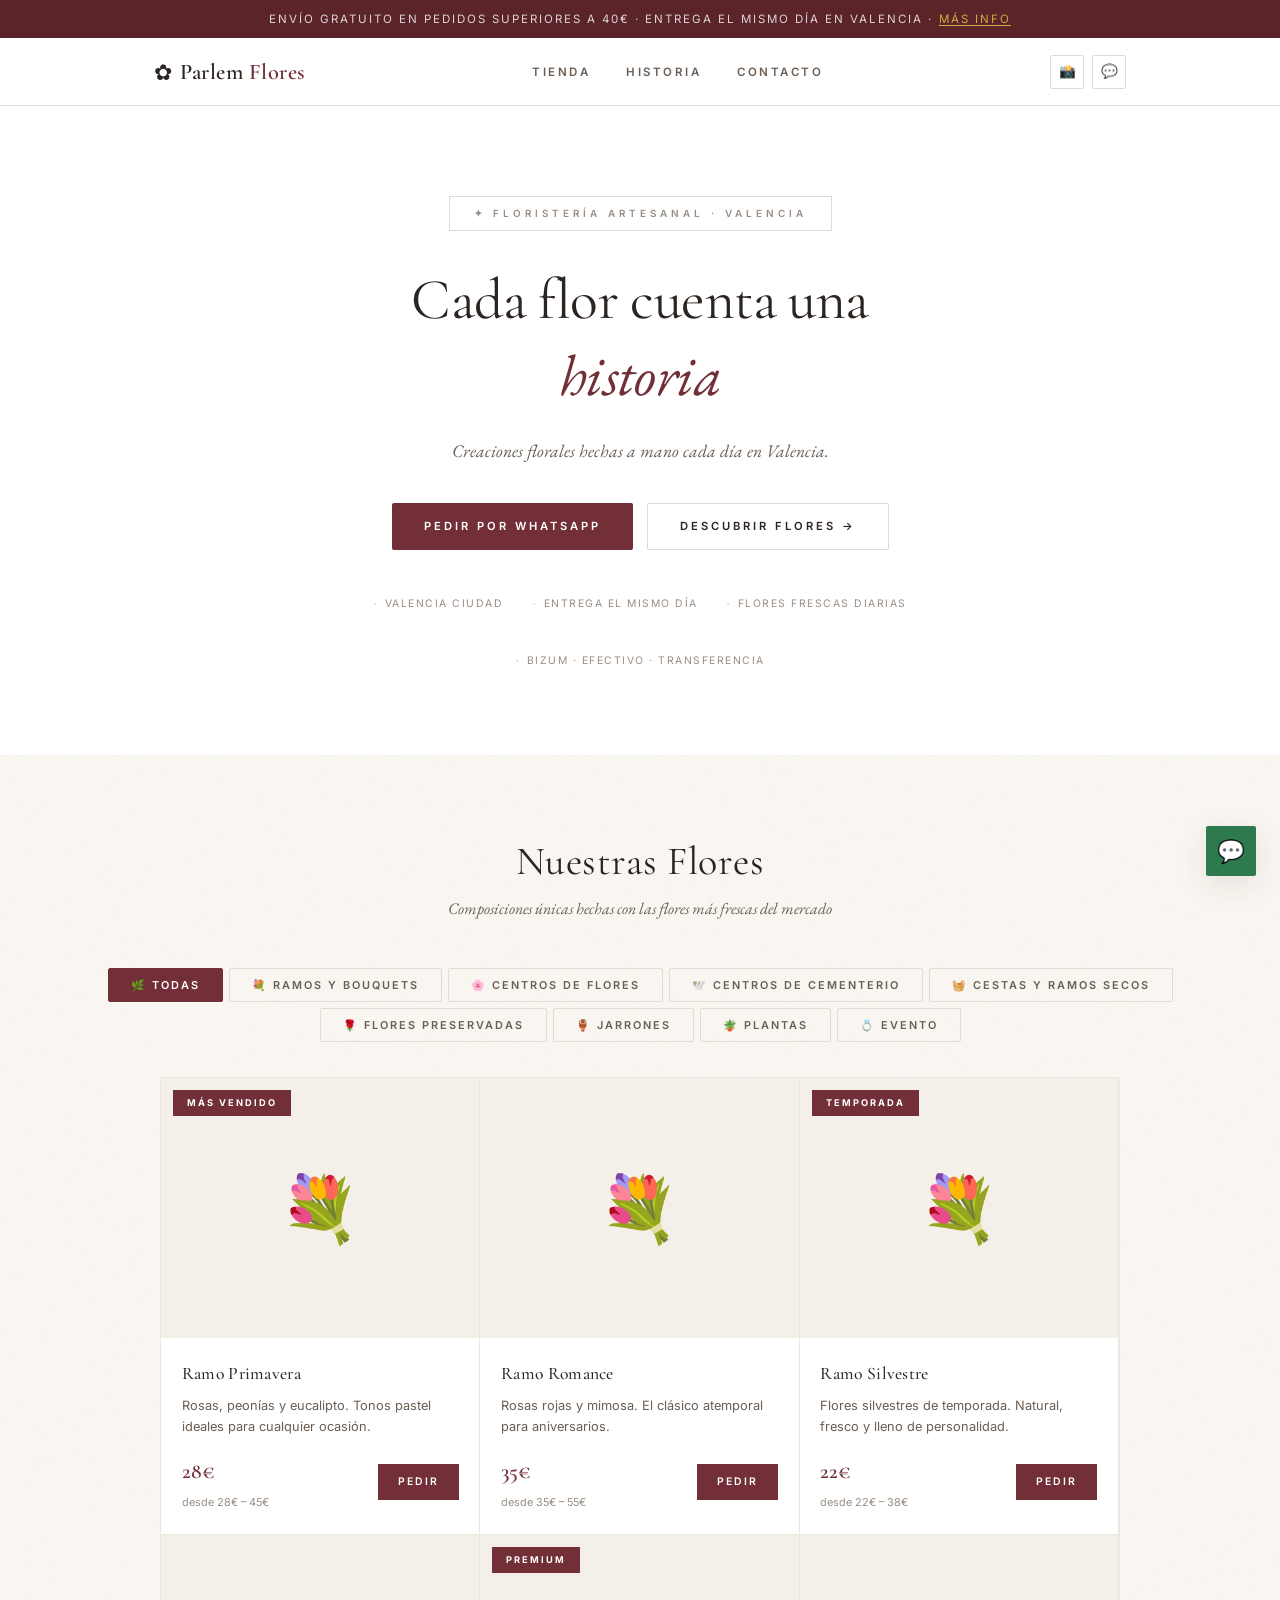
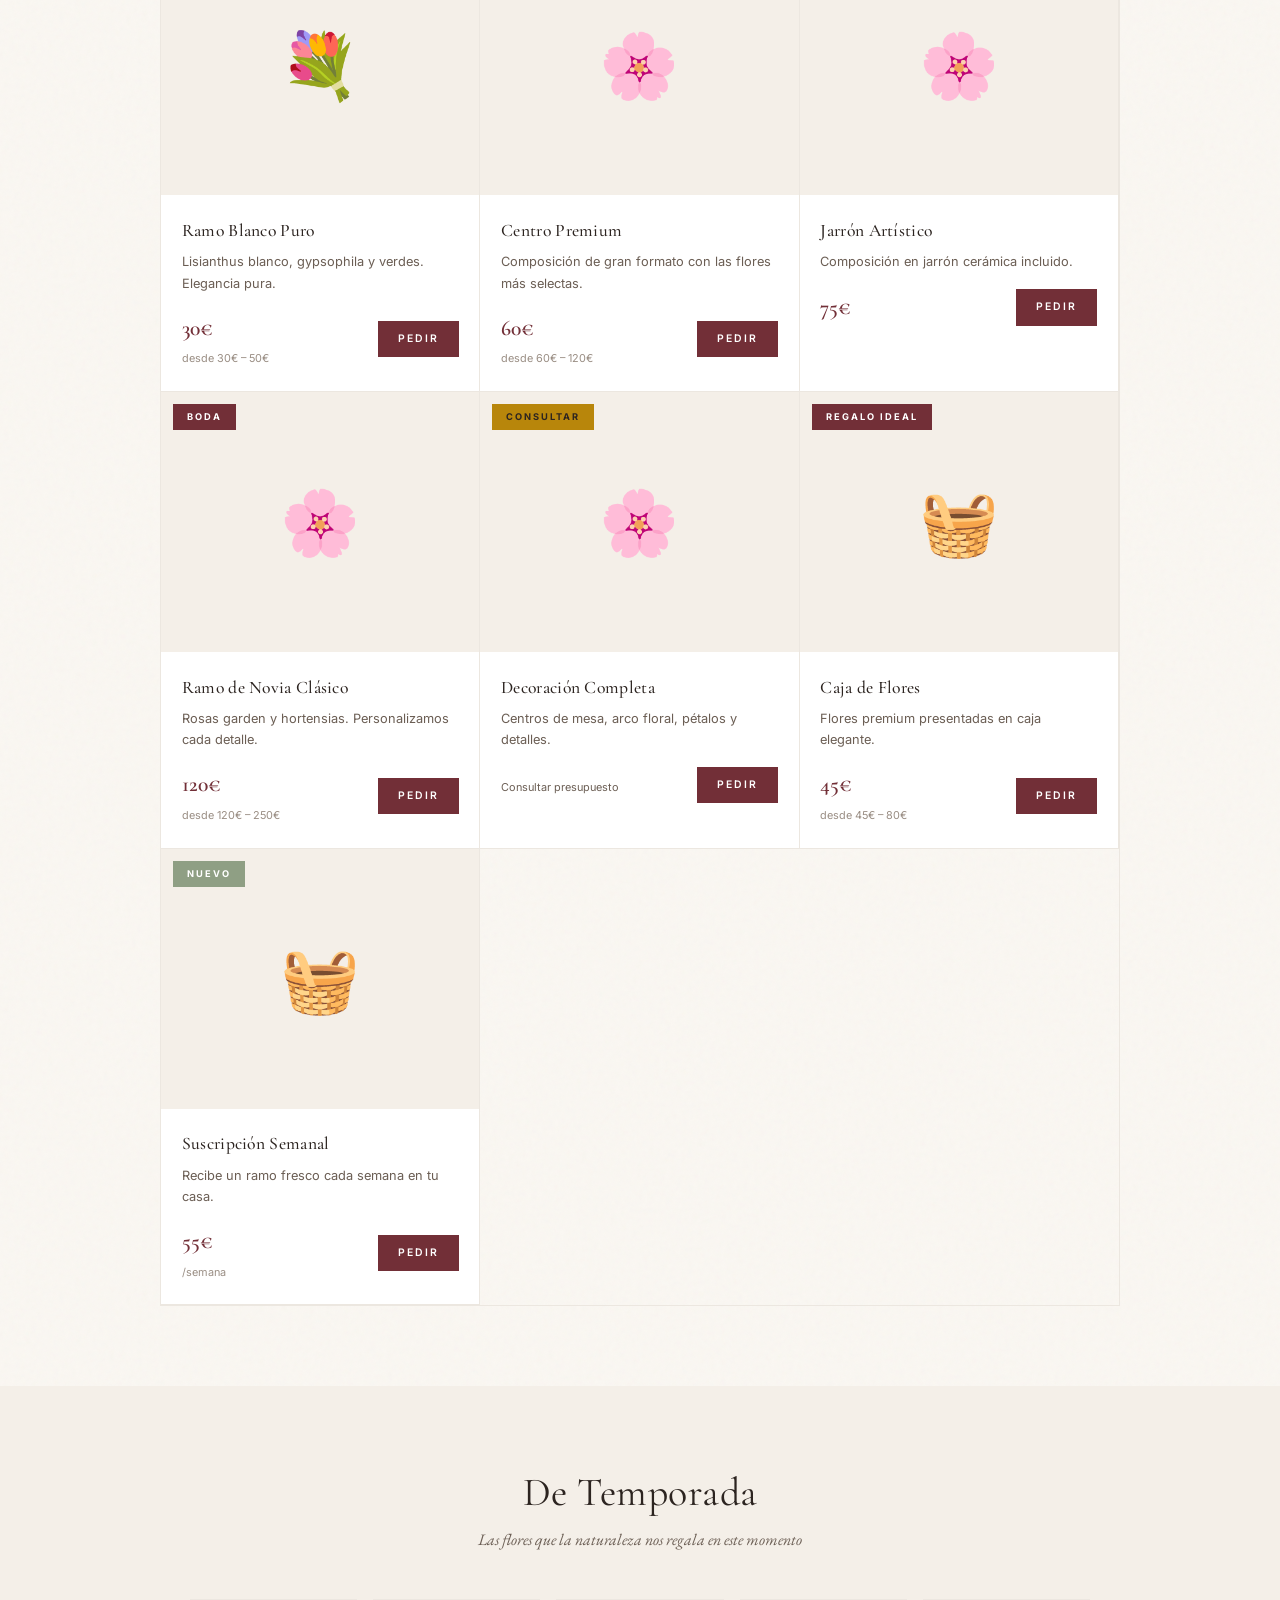
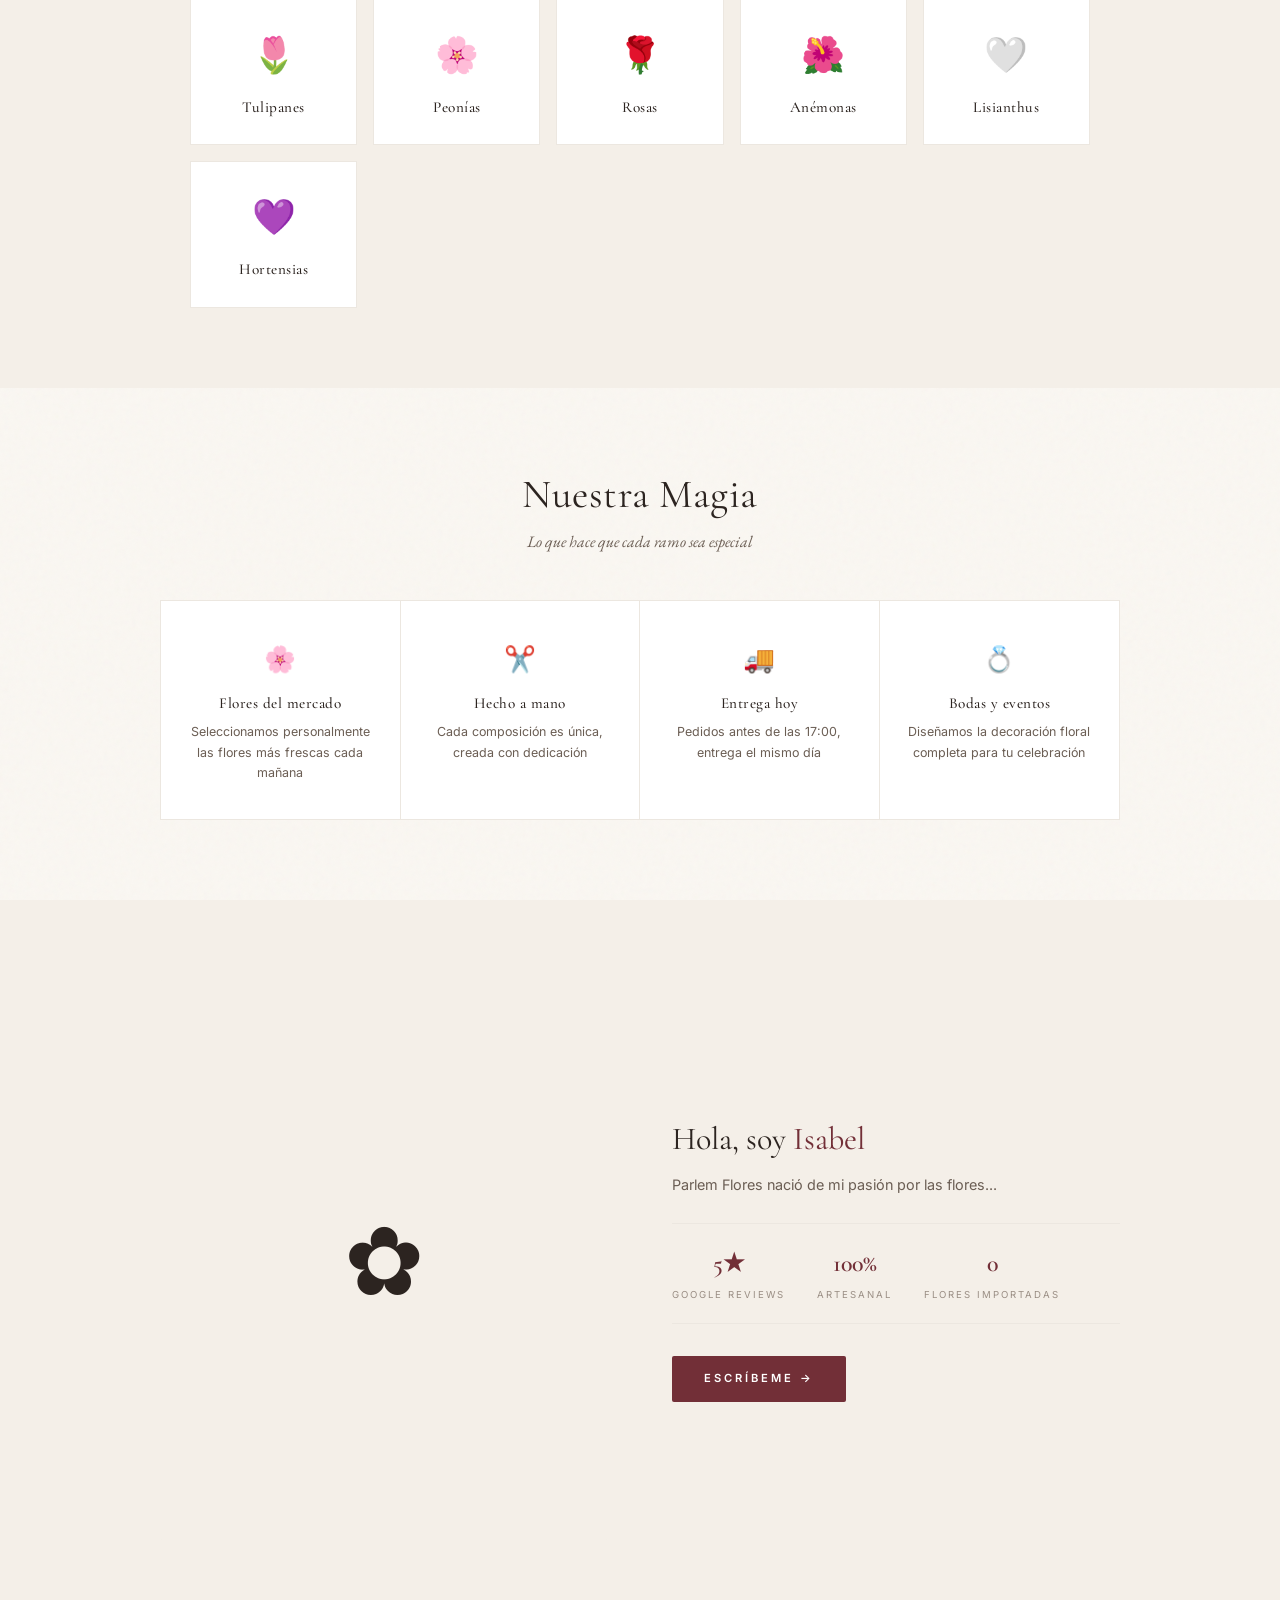
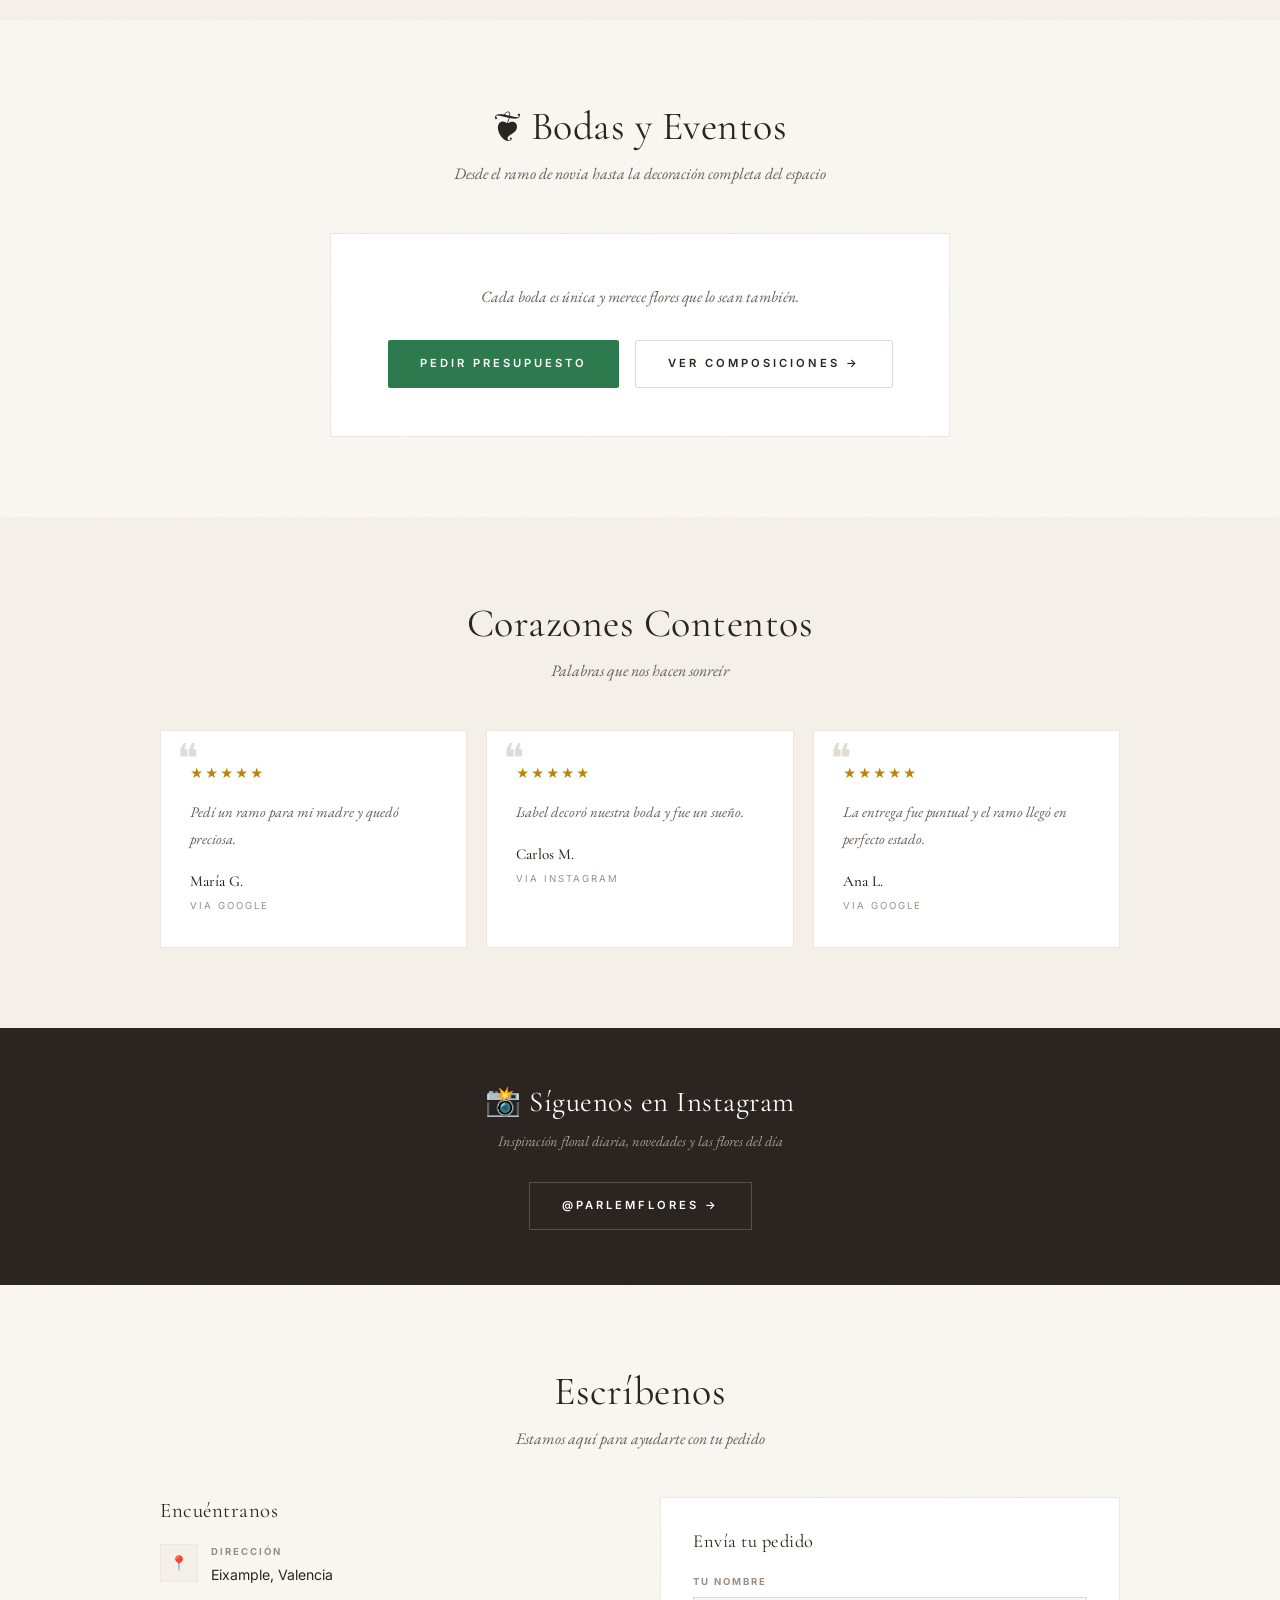
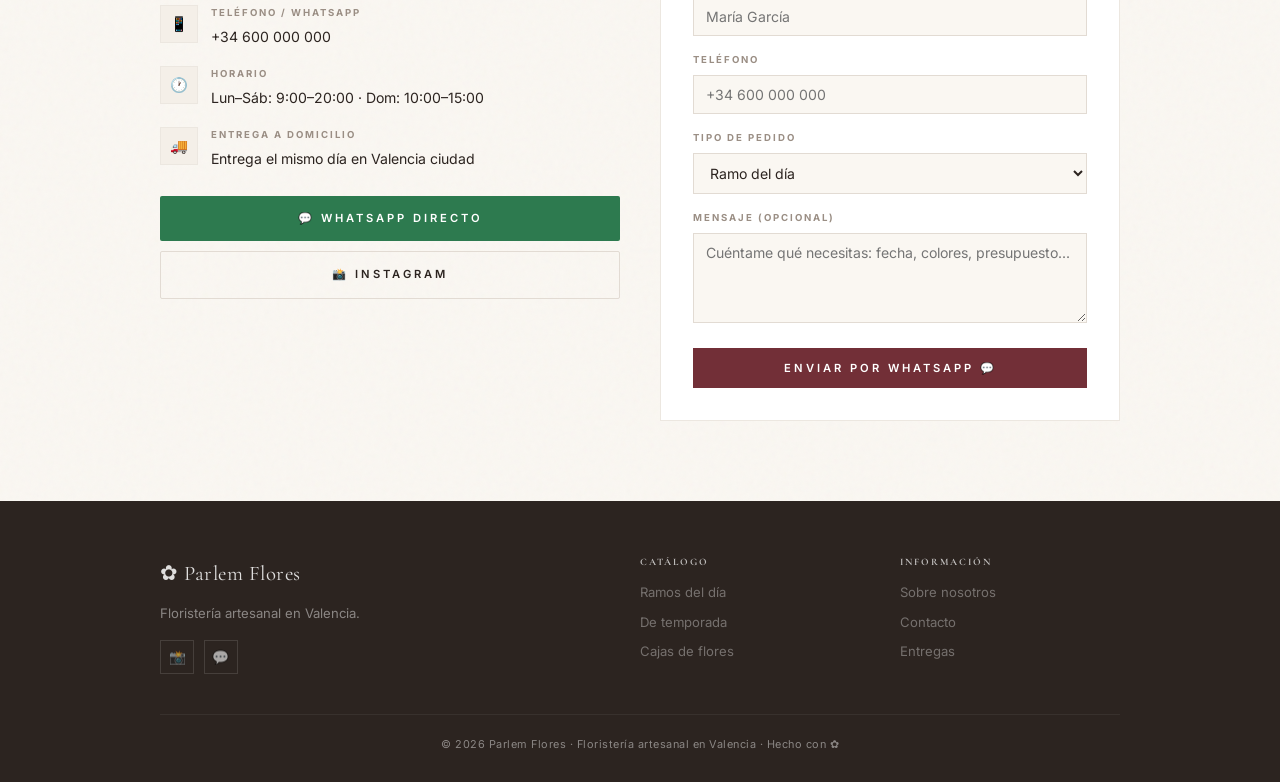
==== index.html @ 884486d8 "Only open identity widget for auth links" ====
<!DOCTYPE html>
<html lang="es">
<head>
  <meta charset="UTF-8">
  <meta name="viewport" content="width=device-width, initial-scale=1.0">
  <title>Parlem Flores tesanal en Valencia</title>
  <meta name="description" content="Floristería artesanal en Valencia. Ramos frescos hechos a mano, bodas y eventos. Entrega el mismo día.">
  <link rel="preconnect" href="https://fonts.googleapis.com">
  <link href="https://fonts.googleapis.com/css2?family=Cormorant+Garamond:ital,wght@0,300;0,400;0,500;0,600;0,700;1,400;1,500;1,600&family=EB+Garamond:ital,wght@0,400;0,500;1,400;1,500&family=Inter:wght@300;400;500;600&display=swap" rel="stylesheet">
  <link rel="stylesheet" href="style.css">
  <link rel="icon" href="data:image/svg+xml,<svg xmlns='http://www.w3.org/2000/svg' viewBox='0 0 100 100'><text y='.9em' font-size='90'>🌸</text></svg>">
</head>
<body>

<!-- ===== TOP BAR ===== -->
<div class="top-bar">
  <span id="top-bar-text">✿ Envío gratuito en pedidos superiores a 40€ · Entrega el mismo día en Valencia</span>
  <a href="#contacto">Más info</a>
</div>

<!-- ===== HEADER / NAV ===== -->
<header class="header" id="header">
  <nav class="nav" id="nav">
    <a class="logo" href="#inicio">
      <span class="logo-icon">✿</span>
      <span class="logo-name">Parlem <span>Flores</span></span>
    </a>
    <ul class="nav-links" id="nav-links">
      <li><a href="#productos">Tienda</a></li>
      <li><a href="#nosotros">Historia</a></li>
      <li><a href="#contacto">Contacto</a></li>
    </ul>
    <div class="nav-actions">
      <a id="nav-ig" href="#" target="_blank" class="nav-action-btn" title="Instagram">📸</a>
      <a id="nav-wa" href="#" target="_blank" class="nav-action-btn" title="WhatsApp">💬</a>
    </div>
    <button class="hamburger" id="hamburger">
      <span></span><span></span><span></span>
    </button>
  </nav>
</header>

<!-- ===== MOBILE NAV ===== -->
<div class="mobile-nav-overlay" id="mobile-nav-overlay">
  <nav class="mobile-nav" id="mobile-nav">
    <div class="mobile-nav-header">
      <span class="logo-icon">✿</span>
      <span class="logo-name">Parlem <span>Flores</span></span>
    </div>
    <ul id="mobile-nav-links">
      <li><a href="#productos">Tienda</a></li>
      <li><a href="#nosotros">Historia</a></li>
      <li><a href="#contacto">Contacto</a></li>
    </ul>
    <div class="mobile-nav-social">
      <a id="mobile-nav-ig" href="#" target="_blank">📸 Instagram</a>
      <a id="mobile-nav-wa" href="#" target="_blank">💬 WhatsApp</a>
    </div>
  </nav>
</div>

<!-- ===== HERO ===== -->
<section class="hero" id="inicio">
  <div class="hero-image-overlay" id="hero-bg-img"></div>
  <div class="hero-content">
    <div class="hero-badge" id="hero-badge">✿ Floristería Artesanal · Valencia</div>
    <h1 id="hero-title">Cada flor cuenta <em>una historia</em></h1>
    <p class="hero-subtitle" id="hero-subtitle">Creaciones florales hechas a mano cada día en Valencia. Sorprende con algo único, pensado desde el corazón.</p>
    <div class="hero-buttons">
      <a id="wa-link" href="#" target="_blank" class="btn btn-primary">
        PEDIR POR WHATSAPP
      </a>
      <a href="#productos" class="btn btn-outline">DESCUBRIR FLORES →</a>
    </div>
    <div class="hero-tags" id="hero-tags">
      <span>Valencia ciudad</span>
      <span>Entrega el mismo día</span>
      <span>Flores frescas diarias</span>
      <span>Bizum · Efectivo · Transferencia</span>
    </div>
  </div>
</section>

<!-- ===== OCCASIONS STRIP ===== -->
<div class="occasions-strip" id="occasions-strip"></div>

<!-- ===== PRODUCTS ===== -->
<section class="section" id="productos">
  <div class="section-header">
    <h2>Nuestras Flores</h2>
    <p>Composiciones únicas hechas con las flores más frescas del mercado</p>
  </div>
  <div class="category-tabs" id="category-tabs"></div>
  <div class="products-grid" id="products-grid"></div>
</section>

<!-- ===== SEASONAL ===== -->
<section class="section section-alt" id="seasonal">
  <div class="section-header">
    <h2>De Temporada</h2>
    <p>Las flores que la naturaleza nos regala en este momento</p>
  </div>
  <div id="seasonal-grid" style="display:grid;grid-template-columns:repeat(auto-fill,minmax(140px,1fr));gap:16px;max-width:900px;margin:0 auto"></div>
</section>

<!-- ===== SERVICES ===== -->
<section class="section" id="servicios">
  <div class="section-header">
    <h2>Nuestra Magia</h2>
    <p>Lo que hace que cada ramo sea especial</p>
  </div>
  <div class="services-grid" id="services-grid">
    <div class="service-card">
      <div class="service-icon">🌸</div>
      <h3>Flores del mercado</h3>
      <p>Seleccionamos personalmente las flores más frescas cada mañana en el Mercado Central de Valencia</p>
    </div>
    <div class="service-card">
      <div class="service-icon">✂️</div>
      <h3>Hecho a mano</h3>
      <p>Cada composición es única, creada con dedicación, cariño y atención a cada detalle</p>
    </div>
    <div class="service-card">
      <div class="service-icon">🚚</div>
      <h3>Entrega hoy</h3>
      <p>Pedidos antes de las 17:00, entrega el mismo día en toda la ciudad de Valencia</p>
    </div>
    <div class="service-card">
      <div class="service-icon">💍</div>
      <h3>Bodas y eventos</h3>
      <p>Diseñamos la decoración floral completa para tu celebración más especial</p>
    </div>
  </div>
</section>

<!-- ===== ABOUT ===== -->
<section class="section section-alt" id="nosotros">
  <div class="about-grid">
    <div class="about-image-wrap">
      <div class="about-img" id="about-img">✿</div>
      <div class="about-decor"></div>
    </div>
    <div class="about-text">
      <h2>Hola, soy <span id="about-name">Isabel</span></h2>
      <p id="about-text"></p>
      <div class="about-stats" id="about-stats">
        <div class="stat-item">
          <div class="stat-num">5★</div>
          <div class="stat-label">Google reviews</div>
        </div>
        <div class="stat-item">
          <div class="stat-num">100%</div>
          <div class="stat-label">Artesanal</div>
        </div>
        <div class="stat-item">
          <div class="stat-num">0</div>
          <div class="stat-label">Flores importadas</div>
        </div>
      </div>
      <a href="#contacto" class="btn btn-primary" style="margin-top:.5rem">ESCRÍBEME →</a>
    </div>
  </div>
</section>

<!-- ===== WEDDINGS ===== -->
<section class="section" id="bodas">
  <div class="section-header">
    <h2>❦ Bodas y Eventos</h2>
    <p>Desde el ramo de novia hasta la decoración completa del espacio</p>
  </div>
  <div class="wedding-card">
    <p id="wedding-text">Cada boda es única y merece flores que lo sean también. Cuéntame tu historia, tus colores favoritos y tu fecha, y diseñaremos juntos el sueño floral que imaginas.</p>
    <div style="display:flex;gap:1rem;justify-content:center;flex-wrap:wrap">
      <a id="wedding-wa" href="#" target="_blank" class="btn btn-whatsapp" onclick="openWeddingWA(event)">
        PEDIR PRESUPUESTO
      </a>
      <a href="#productos" class="btn btn-outline" onclick="filterToWedding(event)">
        VER COMPOSICIONES →
      </a>
    </div>
  </div>
</section>

<!-- ===== TESTIMONIALS ===== -->
<section class="section section-alt">
  <div class="section-header">
    <h2>Corazones Contentos</h2>
    <p>Palabras que nos hacen sonreír</p>
  </div>
  <div class="testimonials-grid" id="testimonials-grid"></div>
</section>

<!-- ===== INSTAGRAM BANNER ===== -->
<div class="ig-banner">
  <h2>📸 Síguenos en Instagram</h2>
  <p>Inspiración floral diaria, novedades y las flores del día</p>
  <a id="ig-banner-link" href="#" target="_blank" class="btn-ig">
    @parlemflores →
  </a>
</div>

<!-- ===== CONTACT ===== -->
<section class="section" id="contacto">
  <div class="section-header">
    <h2>Escríbenos</h2>
    <p>Estamos aquí para ayudarte con tu pedido</p>
  </div>
  <div class="contact-grid">
    <div class="contact-info">
      <h3>Encuéntranos</h3>
      <div class="contact-item">
        <div class="ci-icon">📍</div>
        <div class="ci-text">
          <strong>Dirección</strong>
          <span id="contact-address"></span>
        </div>
      </div>
      <div class="contact-item">
        <div class="ci-icon">📱</div>
        <div class="ci-text">
          <strong>Teléfono / WhatsApp</strong>
          <a id="contact-phone" href="tel:" style="color:var(--text);text-decoration:none"></a>
        </div>
      </div>
      <div class="contact-item">
        <div class="ci-icon">🕐</div>
        <div class="ci-text">
          <strong>Horario</strong>
          <span id="contact-hours"></span>
        </div>
      </div>
      <div class="contact-item">
        <div class="ci-icon">🚚</div>
        <div class="ci-text">
          <strong>Entrega a domicilio</strong>
          <span id="contact-delivery"></span>
        </div>
      </div>
      <div class="contact-actions">
        <a id="contact-wa-btn" href="#" target="_blank" class="btn btn-whatsapp" style="justify-content:center">💬 WHATSAPP DIRECTO</a>
        <a id="contact-ig-btn" href="#" target="_blank" class="btn btn-outline" style="justify-content:center">📸 INSTAGRAM</a>
      </div>
    </div>
    <div class="contact-form">
      <h3>Envía tu pedido</h3>
      <form onsubmit="handleFormSubmit(event)">
        <div class="form-group">
          <label for="form-name">TU NOMBRE</label>
          <input id="form-name" type="text" placeholder="María García" required>
        </div>
        <div class="form-group">
          <label for="form-phone">TELÉFONO</label>
          <input id="form-phone" type="tel" placeholder="+34 600 000 000" required>
        </div>
        <div class="form-group">
          <label for="form-type">TIPO DE PEDIDO</label>
          <select id="form-type">
            <option>Ramo del día</option>
            <option>Composición personalizada</option>
            <option>Entrega a domicilio</option>
            <option>Boda / Evento</option>
            <option>Suscripción semanal</option>
            <option>Otro</option>
          </select>
        </div>
        <div class="form-group">
          <label for="form-msg">MENSAJE (OPCIONAL)</label>
          <textarea id="form-msg" placeholder="Cuéntame qué necesitas: fecha, colores, presupuesto..."></textarea>
        </div>
        <button type="submit" class="btn-submit">ENVIAR POR WHATSAPP 💬</button>
      </form>
    </div>
  </div>
</section>

<!-- ===== FOOTER ===== -->
<footer>
  <div class="footer-grid">
    <div class="footer-brand">
      <div class="logo">✿ Parlem Flores</div>
      <p id="footer-tagline"></p>
      <div class="footer-social">
        <a id="footer-ig" href="#" target="_blank" class="social-btn" title="Instagram">📸</a>
        <a id="footer-wa" href="#" target="_blank" class="social-btn" title="WhatsApp">💬</a>
      </div>
    </div>
    <div class="footer-col">
      <h4>Catálogo</h4>
      <ul>
        <li><a href="#productos">Ramos del día</a></li>
        <li><a href="#seasonal">De temporada</a></li>
        <li><a href="#productos">Cajas de flores</a></li>
      </ul>
    </div>
    <div class="footer-col">
      <h4>Información</h4>
      <ul>
        <li><a href="#nosotros">Sobre nosotros</a></li>
        <li><a href="#contacto">Contacto</a></li>
        <li><a href="#contacto">Entregas</a></li>
      </ul>
    </div>
  </div>
  <div class="footer-bottom">
    <p>© <span id="footer-year"></span> Parlem Flores · Floristería artesanal en Valencia · Hecho con ✿</p>
  </div>
</footer>

<!-- WhatsApp float -->
<a id="wa-float" href="#" target="_blank" class="wa-float" title="WhatsApp">💬</a>

<!-- Toast -->
<div class="toast" id="toast"></div>

<script src="https://identity.netlify.com/v1/netlify-identity-widget.js"></script>
<script>
  if (window.netlifyIdentity) {
    const isIdentityLink = /(?:invite_token|confirmation_token|recovery_token|email_change_token)=/.test(window.location.hash);
    window.netlifyIdentity.on("init", user => {
      if (!user && isIdentityLink) {
        window.netlifyIdentity.open();
      }
    });
    window.netlifyIdentity.on("login", () => {
      document.location.href = "/admin/cms.html";
    });
  }
</script>
<script src="main.js"></script>
</body>
</html>
---- style.css ----
/* ===== PARLEM FLORES — Vintage Elegance ===== */
/* Cream background · Deep burgundy · Antique gold · Paper texture · Square edges */

:root {
  --primary: #722f37;
  --primary-dark: #5a2429;
  --primary-light: #8f4a52;
  --primary-pale: #f5ebe9;
  --accent: #b8860b;
  --accent-light: #d4a843;
  --secondary: #8f9f84;
  --secondary-pale: #f0f3ee;
  --bg: #faf7f2;
  --bg-alt: #f4efe8;
  --text: #2c2420;
  --text-light: #6b5e54;
  --text-lighter: #9a8e84;
  --white: #ffffff;
  --border: #e2dbd3;
  --border-light: #ece7e0;
  --shadow-sm: 0 1px 4px rgba(44,36,32,0.06);
  --shadow-md: 0 4px 16px rgba(44,36,32,0.08);
  --shadow-lg: 0 8px 32px rgba(44,36,32,0.10);
  --radius: 2px;
  --radius-sm: 0px;
  --font-heading: 'Cormorant Garamond', Georgia, 'Times New Roman', serif;
  --font-body: 'Inter', 'Helvetica Neue', Arial, sans-serif;
  --font-quote: 'EB Garamond', Georgia, serif;
  --topbar-h: 38px;
  --header-h: 68px;
  --max-width: 960px;
}

* { margin: 0; padding: 0; box-sizing: border-box; }
html { scroll-behavior: smooth; }

body {
  font-family: var(--font-body);
  color: var(--text);
  background: var(--bg);
  line-height: 1.75;
  font-size: 15px;
  /* Paper texture overlay */
  background-image: url("data:image/svg+xml,%3Csvg viewBox='0 0 256 256' xmlns='http://www.w3.org/2000/svg'%3E%3Cfilter id='noise'%3E%3CfeTurbulence type='fractalNoise' baseFrequency='0.9' numOctaves='4' stitchTiles='stitch'/%3E%3C/filter%3E%3Crect width='100%25' height='100%25' filter='url(%23noise)' opacity='0.03'/%3E%3C/svg%3E");
}

h1, h2, h3, h4 { font-family: var(--font-heading); line-height: 1.3; color: var(--text); }
a { color: inherit; text-decoration: none; }

/* ===== TOP BAR ===== */
.top-bar {
  position: fixed;
  top: 0;
  left: 0;
  right: 0;
  background: var(--primary-dark);
  color: rgba(255,255,255,0.8);
  text-align: center;
  padding: 0 20px;
  height: var(--topbar-h);
  display: flex;
  align-items: center;
  justify-content: center;
  gap: 6px;
  font-size: 0.72rem;
  letter-spacing: 2px;
  text-transform: uppercase;
  z-index: 90;
}
.top-bar a { color: var(--accent-light); text-decoration: underline; text-underline-offset: 2px; letter-spacing: 2px; }

/* ===== HEADER / NAV ===== */
.header {
  position: fixed;
  top: var(--topbar-h);
  left: 0;
  right: 0;
  background: var(--white);
  border-bottom: 1px solid var(--border);
  height: var(--header-h);
  z-index: 100;
  transition: box-shadow .3s;
}
.header.scrolled { box-shadow: var(--shadow-sm); }

.nav {
  max-width: 1100px;
  margin: 0 auto;
  height: 100%;
  display: flex;
  align-items: center;
  justify-content: space-between;
  padding: 0 5%;
}

.logo {
  display: flex;
  align-items: center;
  gap: 8px;
  text-decoration: none;
}
.logo-icon { font-size: 1.4rem; }
.logo-name {
  font-family: var(--font-heading);
  font-size: 1.4rem;
  font-weight: 600;
  color: var(--text);
  letter-spacing: 0.5px;
}
.logo-name span { color: var(--primary); }

.nav-links {
  list-style: none;
  display: flex;
  gap: 0;
}
.nav-links li a {
  display: block;
  padding: 0 18px;
  line-height: var(--header-h);
  font-size: 0.72rem;
  font-weight: 600;
  letter-spacing: 2.5px;
  text-transform: uppercase;
  color: var(--text-light);
  text-decoration: none;
  position: relative;
  transition: color .2s;
}
.nav-links li a::after {
  content: '';
  position: absolute;
  bottom: 0;
  left: 18px;
  right: 18px;
  height: 2px;
  background: var(--primary);
  transform: scaleX(0);
  transform-origin: left;
  transition: transform .3s;
}
.nav-links li a:hover { color: var(--text); }
.nav-links li a:hover::after,
.nav-links li a.active::after { transform: scaleX(1); }
.nav-links li a.active { color: var(--primary); }

.nav-actions {
  display: flex;
  gap: 8px;
}
.nav-action-btn {
  width: 34px;
  height: 34px;
  border: 1px solid var(--border);
  border-radius: var(--radius);
  display: flex;
  align-items: center;
  justify-content: center;
  font-size: 0.85rem;
  transition: all .2s;
  text-decoration: none;
}
.nav-action-btn:hover { border-color: var(--primary); background: var(--primary-pale); }

.hamburger {
  display: none;
  background: none;
  border: none;
  cursor: pointer;
  padding: 8px;
  flex-direction: column;
  gap: 4px;
}
.hamburger span {
  width: 20px;
  height: 1.5px;
  background: var(--text);
  transition: .3s;
}

/* ===== MOBILE NAV ===== */
.mobile-nav-overlay {
  display: none;
  position: fixed;
  inset: 0;
  z-index: 200;
  background: rgba(44,36,32,0.5);
}
.mobile-nav-overlay.open { display: block; }

.mobile-nav {
  position: absolute;
  top: 0;
  left: 0;
  width: 280px;
  height: 100%;
  background: var(--white);
  padding: 24px;
  overflow-y: auto;
}
.mobile-nav-header {
  display: flex;
  align-items: center;
  gap: 10px;
  padding-bottom: 20px;
  border-bottom: 1px solid var(--border-light);
  margin-bottom: 8px;
}
.mobile-nav-header .logo-icon { font-size: 1.4rem; }
.mobile-nav-header .logo-name { font-family: var(--font-heading); font-size: 1.2rem; }
.mobile-nav-header .logo-name span { color: var(--primary); }

.mobile-nav ul { list-style: none; }
.mobile-nav ul li a {
  display: block;
  padding: 14px 10px;
  color: var(--text-light);
  font-size: 0.75rem;
  font-weight: 600;
  letter-spacing: 2.5px;
  text-transform: uppercase;
  border-bottom: 1px solid var(--border-light);
  transition: color .2s;
  text-decoration: none;
}
.mobile-nav ul li a:hover,
.mobile-nav ul li a.active { color: var(--primary); }

.mobile-nav-social {
  padding: 20px 10px;
  display: flex;
  flex-direction: column;
  gap: 10px;
}
.mobile-nav-social a {
  font-size: 0.82rem;
  color: var(--text-light);
  text-decoration: none;
  letter-spacing: 1px;
}

/* ===== HERO ===== */
.hero {
  position: relative;
  overflow: hidden;
  background: var(--white);
  margin-top: calc(var(--topbar-h) + var(--header-h));
}
.hero-image-overlay {
  position: absolute; inset: 0;
  background-size: cover; background-position: center;
  opacity: 0;
  transition: opacity .8s;
  filter: sepia(0.15);
}
.hero-image-overlay.active { opacity: 0.18; }
.hero-content {
  position: relative; z-index: 2;
  text-align: center;
  padding: 90px 20px 80px;
  max-width: 640px;
  margin: 0 auto;
}
.hero-badge {
  display: inline-block;
  font-size: 0.62rem;
  font-weight: 600;
  letter-spacing: 4px;
  text-transform: uppercase;
  color: var(--text-lighter);
  margin-bottom: 2rem;
  padding: 8px 24px;
  border: 1px solid var(--border);
}
.hero h1 {
  font-size: clamp(2.4rem, 5vw, 3.6rem);
  color: var(--text);
  margin-bottom: 1.2rem;
  font-weight: 400;
  letter-spacing: -0.01em;
}
.hero h1 em { color: var(--primary); font-style: italic; font-family: var(--font-quote); }
.hero-subtitle {
  font-family: var(--font-quote);
  font-size: 1.1rem;
  color: var(--text-light);
  margin-bottom: 2.2rem;
  line-height: 1.9;
  font-style: italic;
  max-width: 480px;
  margin-left: auto; margin-right: auto;
}
.hero-buttons { display: flex; gap: 14px; justify-content: center; flex-wrap: wrap; }
.hero-tags {
  margin-top: 2.5rem;
  display: flex; gap: 1.8rem; justify-content: center; flex-wrap: wrap;
}
.hero-tags span {
  font-size: 0.65rem;
  color: var(--text-lighter);
  letter-spacing: 1.5px;
  text-transform: uppercase;
  display: inline-flex; align-items: center; gap: 6px;
}
.hero-tags span::before {
  content: '·';
  color: var(--border);
  font-size: 1rem;
}

/* ===== BUTTONS ===== */
.btn {
  display: inline-flex; align-items: center; gap: 8px;
  padding: 13px 32px;
  font-family: var(--font-body);
  font-weight: 600; font-size: 0.7rem;
  text-decoration: none;
  transition: all .2s;
  cursor: pointer; border: none;
  letter-spacing: 3px;
  text-transform: uppercase;
  border-radius: var(--radius);
}
.btn-primary {
  background: var(--primary); color: var(--white);
}
.btn-primary:hover { background: var(--primary-dark); }
.btn-outline {
  background: transparent;
  color: var(--text);
  border: 1px solid var(--border);
}
.btn-outline:hover { border-color: var(--primary); color: var(--primary); }
.btn-whatsapp {
  background: #2d7a4f; color: var(--white);
}
.btn-whatsapp:hover { background: #1f5e3a; }

/* ===== SECTIONS ===== */
.section { padding: 80px 5%; }
.section-alt { background: var(--bg-alt); }
.section-header { text-align: center; margin-bottom: 2.8rem; }
.section-header h2 {
  font-size: clamp(1.8rem, 3.5vw, 2.5rem);
  margin-bottom: .5rem;
  font-weight: 400;
  letter-spacing: 0.5px;
}
.section-header p {
  font-family: var(--font-quote);
  color: var(--text-light);
  max-width: 440px;
  margin: 0 auto;
  font-size: 1rem;
  font-style: italic;
}

/* ===== OCCASIONS STRIP ===== */
.occasions-strip {
  display: grid;
  grid-template-columns: repeat(5, 1fr);
  background: var(--white);
  border-bottom: 1px solid var(--border-light);
}
.occasion-card {
  text-align: center;
  padding: 30px 10px;
  text-decoration: none;
  color: var(--text);
  border-right: 1px solid var(--border-light);
  transition: background .2s;
  cursor: pointer;
}
.occasion-card:last-child { border-right: none; }
.occasion-card:hover { background: var(--primary-pale); }
.occasion-card .occ-icon { font-size: 1.6rem; display: block; margin-bottom: 8px; }
.occasion-card .occ-label { font-family: var(--font-heading); font-size: 0.95rem; font-weight: 500; letter-spacing: 0.5px; }
.occasion-card .occ-desc { font-size: 0.65rem; color: var(--text-lighter); margin-top: 4px; letter-spacing: 1px; text-transform: uppercase; }

/* ===== CATEGORY TABS ===== */
.category-tabs {
  display: flex; gap: 6px;
  justify-content: center;
  margin-bottom: 2.2rem;
  flex-wrap: wrap;
}
.tab-btn {
  padding: 9px 22px;
  border: 1px solid var(--border);
  background: transparent;
  color: var(--text-light);
  font-family: var(--font-body);
  font-weight: 600; font-size: 0.68rem;
  cursor: pointer;
  transition: all .2s;
  letter-spacing: 2px;
  text-transform: uppercase;
  border-radius: var(--radius);
}
.tab-btn.active, .tab-btn:hover {
  background: var(--primary);
  border-color: var(--primary);
  color: var(--white);
}

/* ===== PRODUCTS ===== */
.products-grid {
  display: grid;
  grid-template-columns: repeat(auto-fill, minmax(240px, 1fr));
  gap: 0;
  max-width: var(--max-width); margin: 0 auto;
  border: 1px solid var(--border-light);
}
.product-card {
  background: var(--white);
  border-right: 1px solid var(--border-light);
  border-bottom: 1px solid var(--border-light);
  overflow: hidden;
  transition: all .2s;
  position: relative;
}
.product-card:hover { background: var(--bg-alt); }
.product-img {
  width: 100%; height: 260px;
  background: var(--bg-alt);
  display: flex; align-items: center; justify-content: center;
  font-size: 4rem;
  overflow: hidden;
}
.product-img img { width: 100%; height: 100%; object-fit: cover; filter: sepia(0.08); }
.product-badge {
  position: absolute; top: 12px; left: 12px;
  background: var(--primary);
  color: var(--white);
  font-size: 0.58rem; font-weight: 700;
  letter-spacing: 2px;
  text-transform: uppercase;
  padding: 5px 14px;
}
.product-badge.consultar { background: var(--accent); color: var(--text); }
.product-badge.nuevo { background: var(--secondary); color: var(--white); }
.product-info { padding: 1.3rem 1.3rem 1.4rem; }
.product-name {
  font-family: var(--font-heading);
  font-size: 1.1rem;
  font-weight: 500;
  margin-bottom: .3rem;
  letter-spacing: 0.3px;
}
.product-subcategory {
  display: inline-block;
  font-size: 0.68rem;
  color: var(--primary);
  background: var(--primary-pale);
  border-radius: 999px;
  padding: .22rem .55rem;
  margin-bottom: .55rem;
  font-weight: 600;
  letter-spacing: 0.2px;
}
.product-desc { font-size: 0.8rem; color: var(--text-light); margin-bottom: 1rem; line-height: 1.65; }
.product-footer { display: flex; align-items: center; justify-content: space-between; gap: .8rem; }
.product-price { font-family: var(--font-heading); font-size: 1.35rem; font-weight: 600; color: var(--primary); }
.product-price small { font-family: var(--font-body); font-size: 0.68rem; color: var(--text-light); font-weight: 400; letter-spacing: 0; }
.product-price-range { font-size: 0.68rem; color: var(--text-lighter); display: block; margin-top: 2px; }
.btn-order {
  background: var(--primary);
  color: var(--white);
  border: none;
  padding: 9px 20px;
  font-family: var(--font-body);
  font-size: 0.65rem; font-weight: 600;
  cursor: pointer;
  text-decoration: none;
  transition: all .2s;
  white-space: nowrap;
  letter-spacing: 2px;
  text-transform: uppercase;
}
.btn-order:hover { background: var(--primary-dark); }

/* ===== SERVICES ===== */
.services-grid {
  display: grid;
  grid-template-columns: repeat(4, 1fr);
  gap: 0;
  max-width: var(--max-width); margin: 0 auto;
  border: 1px solid var(--border-light);
}
.service-card {
  padding: 2.2rem 1.5rem;
  background: var(--white);
  border-right: 1px solid var(--border-light);
  text-align: center;
  transition: background .2s;
}
.service-card:last-child { border-right: none; }
.service-card:hover { background: var(--bg-alt); }
.service-icon { font-size: 1.6rem; margin-bottom: .8rem; }
.service-card h3 { font-size: 0.95rem; margin-bottom: .5rem; font-weight: 500; letter-spacing: 0.5px; }
.service-card p { font-size: 0.78rem; color: var(--text-light); line-height: 1.65; }

/* ===== ABOUT ===== */
.about-grid {
  display: grid;
  grid-template-columns: 1fr 1fr;
  gap: 4rem;
  align-items: center;
  max-width: var(--max-width); margin: 0 auto;
}
.about-image-wrap { position: relative; }
.about-img {
  width: 100%; aspect-ratio: 4/5;
  object-fit: cover;
  border-radius: var(--radius);
  overflow: hidden;
  background: var(--bg-alt);
  display: flex; align-items: center; justify-content: center;
  font-size: 6rem;
}
.about-img img { width: 100%; height: 100%; object-fit: cover; filter: sepia(0.1); }
.about-decor {
  position: absolute;
  bottom: -12px; right: -12px;
  width: 100%; height: 100%;
  border: 1px solid var(--accent-light);
  border-radius: var(--radius);
  z-index: -1;
}
.about-text h2 { font-size: clamp(1.6rem, 2.5vw, 2.2rem); margin-bottom: .8rem; font-weight: 400; }
.about-text h2 span { color: var(--primary); }
.about-text p { color: var(--text-light); font-size: 0.9rem; margin-bottom: .8rem; line-height: 1.85; }
.about-stats {
  display: flex; gap: 2rem;
  margin: 1.5rem 0;
  padding: 1.2rem 0;
  border-top: 1px solid var(--border-light);
  border-bottom: 1px solid var(--border-light);
}
.stat-item { text-align: center; }
.stat-num { font-family: var(--font-heading); font-size: 1.5rem; font-weight: 600; color: var(--primary); }
.stat-label { font-size: 0.6rem; color: var(--text-lighter); text-transform: uppercase; letter-spacing: 2px; margin-top: 2px; }

/* ===== TESTIMONIALS ===== */
.testimonials-grid {
  display: grid;
  grid-template-columns: repeat(auto-fit, minmax(280px, 1fr));
  gap: 1.2rem;
  max-width: var(--max-width); margin: 0 auto;
}
.testimonial-card {
  background: var(--white);
  border: 1px solid var(--border-light);
  padding: 2rem 1.8rem;
  position: relative;
}
.testimonial-card::before {
  content: '❝';
  position: absolute; top: 8px; left: 16px;
  font-size: 2.5rem; line-height: 1;
  color: var(--border);
  font-family: var(--font-heading);
}
.stars { color: var(--accent); font-size: 0.8rem; margin-bottom: .8rem; letter-spacing: 2px; }
.testimonial-text {
  font-family: var(--font-quote);
  font-size: 0.92rem;
  color: var(--text-light);
  line-height: 1.85;
  margin-bottom: 1rem;
  font-style: italic;
}
.testimonial-author { font-family: var(--font-heading); font-weight: 500; font-size: 0.95rem; color: var(--text); }
.testimonial-source { font-size: 0.6rem; color: var(--text-lighter); text-transform: uppercase; letter-spacing: 2px; margin-top: 3px; }

/* ===== WEDDINGS ===== */
.wedding-card {
  max-width: 620px; margin: 0 auto;
  text-align: center;
  padding: 3rem;
  background: var(--white);
  border: 1px solid var(--border-light);
}
.wedding-card p {
  font-family: var(--font-quote);
  font-size: 0.98rem;
  color: var(--text-light);
  margin-bottom: 1.8rem;
  line-height: 1.9;
  font-style: italic;
}

/* ===== INSTAGRAM BANNER ===== */
.ig-banner {
  background: var(--text);
  padding: 55px 5%;
  text-align: center;
  color: var(--white);
}
.ig-banner h2 { font-size: clamp(1.3rem, 2.5vw, 1.8rem); margin-bottom: .5rem; color: var(--white); font-weight: 400; letter-spacing: 0.5px; }
.ig-banner p { font-family: var(--font-quote); opacity: .55; margin-bottom: 1.8rem; font-size: 0.9rem; font-style: italic; }
.btn-ig {
  display: inline-flex; align-items: center; gap: 8px;
  background: transparent;
  color: var(--white);
  padding: 13px 32px;
  font-weight: 600;
  font-size: 0.7rem;
  text-decoration: none;
  transition: all .2s;
  letter-spacing: 3px;
  text-transform: uppercase;
  border: 1px solid rgba(255,255,255,0.2);
}
.btn-ig:hover { background: var(--white); color: var(--text); border-color: var(--white); }

/* ===== CONTACT ===== */
.contact-grid {
  display: grid;
  grid-template-columns: 1fr 1fr;
  gap: 2.5rem;
  max-width: var(--max-width); margin: 0 auto;
  align-items: start;
}
.contact-info h3 { font-size: 1.3rem; margin-bottom: 1.2rem; font-weight: 400; letter-spacing: 0.5px; }
.contact-item {
  display: flex; gap: .8rem; align-items: flex-start;
  margin-bottom: 1rem;
}
.contact-item .ci-icon {
  width: 38px; height: 38px; flex-shrink: 0;
  background: var(--bg-alt);
  border: 1px solid var(--border-light);
  display: flex; align-items: center; justify-content: center;
  font-size: 0.9rem;
}
.contact-item .ci-text strong { display: block; font-size: 0.6rem; color: var(--text-lighter); text-transform: uppercase; letter-spacing: 2px; margin-bottom: 2px; font-weight: 700; }
.contact-item .ci-text span, .contact-item .ci-text a { font-size: 0.88rem; }
.contact-actions { display: flex; flex-direction: column; gap: .6rem; margin-top: 1.5rem; }

.contact-form {
  background: var(--white);
  padding: 2rem;
  border: 1px solid var(--border-light);
}
.contact-form h3 { margin-bottom: 1.2rem; font-size: 1.15rem; font-weight: 400; letter-spacing: 0.5px; }
.form-group { margin-bottom: 1rem; }
.form-group label { display: block; font-size: 0.6rem; font-weight: 700; margin-bottom: .4rem; color: var(--text-lighter); letter-spacing: 2px; }
.form-group input,
.form-group select,
.form-group textarea {
  width: 100%;
  padding: 10px 12px;
  border: 1px solid var(--border);
  font-family: var(--font-body); font-size: 0.88rem;
  background: var(--bg);
  transition: all .2s;
  outline: none;
  color: var(--text);
}
.form-group input:focus,
.form-group select:focus,
.form-group textarea:focus { border-color: var(--primary); background: var(--white); }
.form-group textarea { resize: vertical; min-height: 90px; }
.btn-submit {
  width: 100%;
  background: var(--primary);
  color: var(--white);
  border: none;
  padding: 13px;
  font-family: var(--font-body);
  font-size: 0.7rem; font-weight: 600;
  cursor: pointer;
  transition: all .2s;
  letter-spacing: 3px;
  text-transform: uppercase;
}
.btn-submit:hover { background: var(--primary-dark); }

/* ===== FOOTER ===== */
footer {
  background: var(--text);
  color: rgba(255,255,255,0.45);
  padding: 55px 5% 28px;
  font-size: 0.82rem;
}
.footer-grid {
  display: grid;
  grid-template-columns: 2fr 1fr 1fr;
  gap: 2.5rem;
  margin-bottom: 2.5rem;
  max-width: var(--max-width);
  margin-left: auto; margin-right: auto;
}
.footer-brand .logo { font-family: var(--font-heading); font-size: 1.3rem; color: rgba(255,255,255,0.85); margin-bottom: .6rem; letter-spacing: 0.5px; }
.footer-brand p { line-height: 1.75; }
.footer-social { display: flex; gap: .6rem; margin-top: 1rem; }
.social-btn {
  width: 34px; height: 34px;
  border: 1px solid rgba(255,255,255,0.12);
  display: flex; align-items: center; justify-content: center;
  text-decoration: none; color: rgba(255,255,255,0.6);
  font-size: 0.85rem;
  transition: all .2s;
}
.social-btn:hover { background: var(--primary); border-color: var(--primary); color: var(--white); }
.footer-col h4 { color: rgba(255,255,255,0.7); margin-bottom: .8rem; font-size: 0.62rem; text-transform: uppercase; letter-spacing: 2px; font-weight: 700; }
.footer-col ul { list-style: none; }
.footer-col ul li { margin-bottom: .4rem; }
.footer-col ul li a { color: rgba(255,255,255,0.35); text-decoration: none; transition: color .2s; }
.footer-col ul li a:hover { color: rgba(255,255,255,0.8); }
.footer-bottom {
  border-top: 1px solid rgba(255,255,255,0.06);
  padding-top: 1.2rem;
  text-align: center;
  font-size: 0.68rem;
  max-width: var(--max-width);
  margin: 0 auto;
  letter-spacing: 0.5px;
}

/* ===== WHATSAPP FLOAT ===== */
.wa-float {
  position: fixed;
  bottom: 24px; right: 24px; z-index: 999;
  width: 50px; height: 50px;
  background: #2d7a4f;
  border-radius: var(--radius);
  display: flex; align-items: center; justify-content: center;
  box-shadow: var(--shadow-lg);
  text-decoration: none;
  font-size: 1.4rem;
  transition: all .2s;
}
.wa-float:hover { transform: translateY(-2px); background: #1f5e3a; }

/* ===== TOAST ===== */
.toast {
  position: fixed; bottom: 90px; right: 24px;
  background: var(--text); color: var(--white);
  padding: 12px 20px;
  font-size: 0.78rem;
  z-index: 9999;
  transform: translateY(20px); opacity: 0;
  transition: all .3s;
  pointer-events: none;
}
.toast.show { transform: translateY(0); opacity: 1; }

/* ===== SCROLL BEHAVIOR ===== */
html { scroll-padding-top: calc(var(--topbar-h) + var(--header-h) + 20px); }

/* ===== RESPONSIVE ===== */
@media (max-width: 900px) {
  .nav-links { display: none; }
  .nav-actions { display: none; }
  .hamburger { display: flex; }
  .mobile-nav { display: flex; flex-direction: column; }
  html { scroll-padding-top: calc(var(--topbar-h) + var(--header-h) + 20px); }
  .services-grid { grid-template-columns: repeat(2, 1fr); }
}

@media (max-width: 768px) {
  .about-grid { grid-template-columns: 1fr; }
  .about-image-wrap { max-width: 320px; margin: 0 auto; }
  .contact-grid { grid-template-columns: 1fr; }
  .footer-grid { grid-template-columns: 1fr 1fr; }
  .occasions-strip { grid-template-columns: repeat(3, 1fr); }
  .occasions-strip .occasion-card:nth-child(4),
  .occasions-strip .occasion-card:nth-child(5) { border-top: 1px solid var(--border-light); }
}

@media (max-width: 600px) {
  .section { padding: 55px 4%; }
  .products-grid { grid-template-columns: 1fr 1fr; }
  .product-img { height: 180px; }
  .product-info { padding: 1rem; }
  .product-name { font-size: 0.95rem; }
  .product-desc { font-size: 0.72rem; display: -webkit-box; -webkit-line-clamp: 2; -webkit-box-orient: vertical; overflow: hidden; }
  .product-price { font-size: 1.15rem; }
  .btn-order { padding: 7px 14px; font-size: 0.6rem; }
  .occasions-strip { grid-template-columns: repeat(2, 1fr); }
  .footer-grid { grid-template-columns: 1fr; }
  .hero-content { padding: 55px 16px 50px; }
  .hero-badge { font-size: 0.55rem; letter-spacing: 3px; padding: 6px 16px; }
  .hero-buttons { flex-direction: column; align-items: center; }
  .services-grid { grid-template-columns: 1fr; }
  .service-card { border-right: none; border-bottom: 1px solid var(--border-light); }
  .service-card:last-child { border-bottom: none; }
  .tab-btn { padding: 7px 14px; font-size: 0.62rem; letter-spacing: 1.5px; }
}
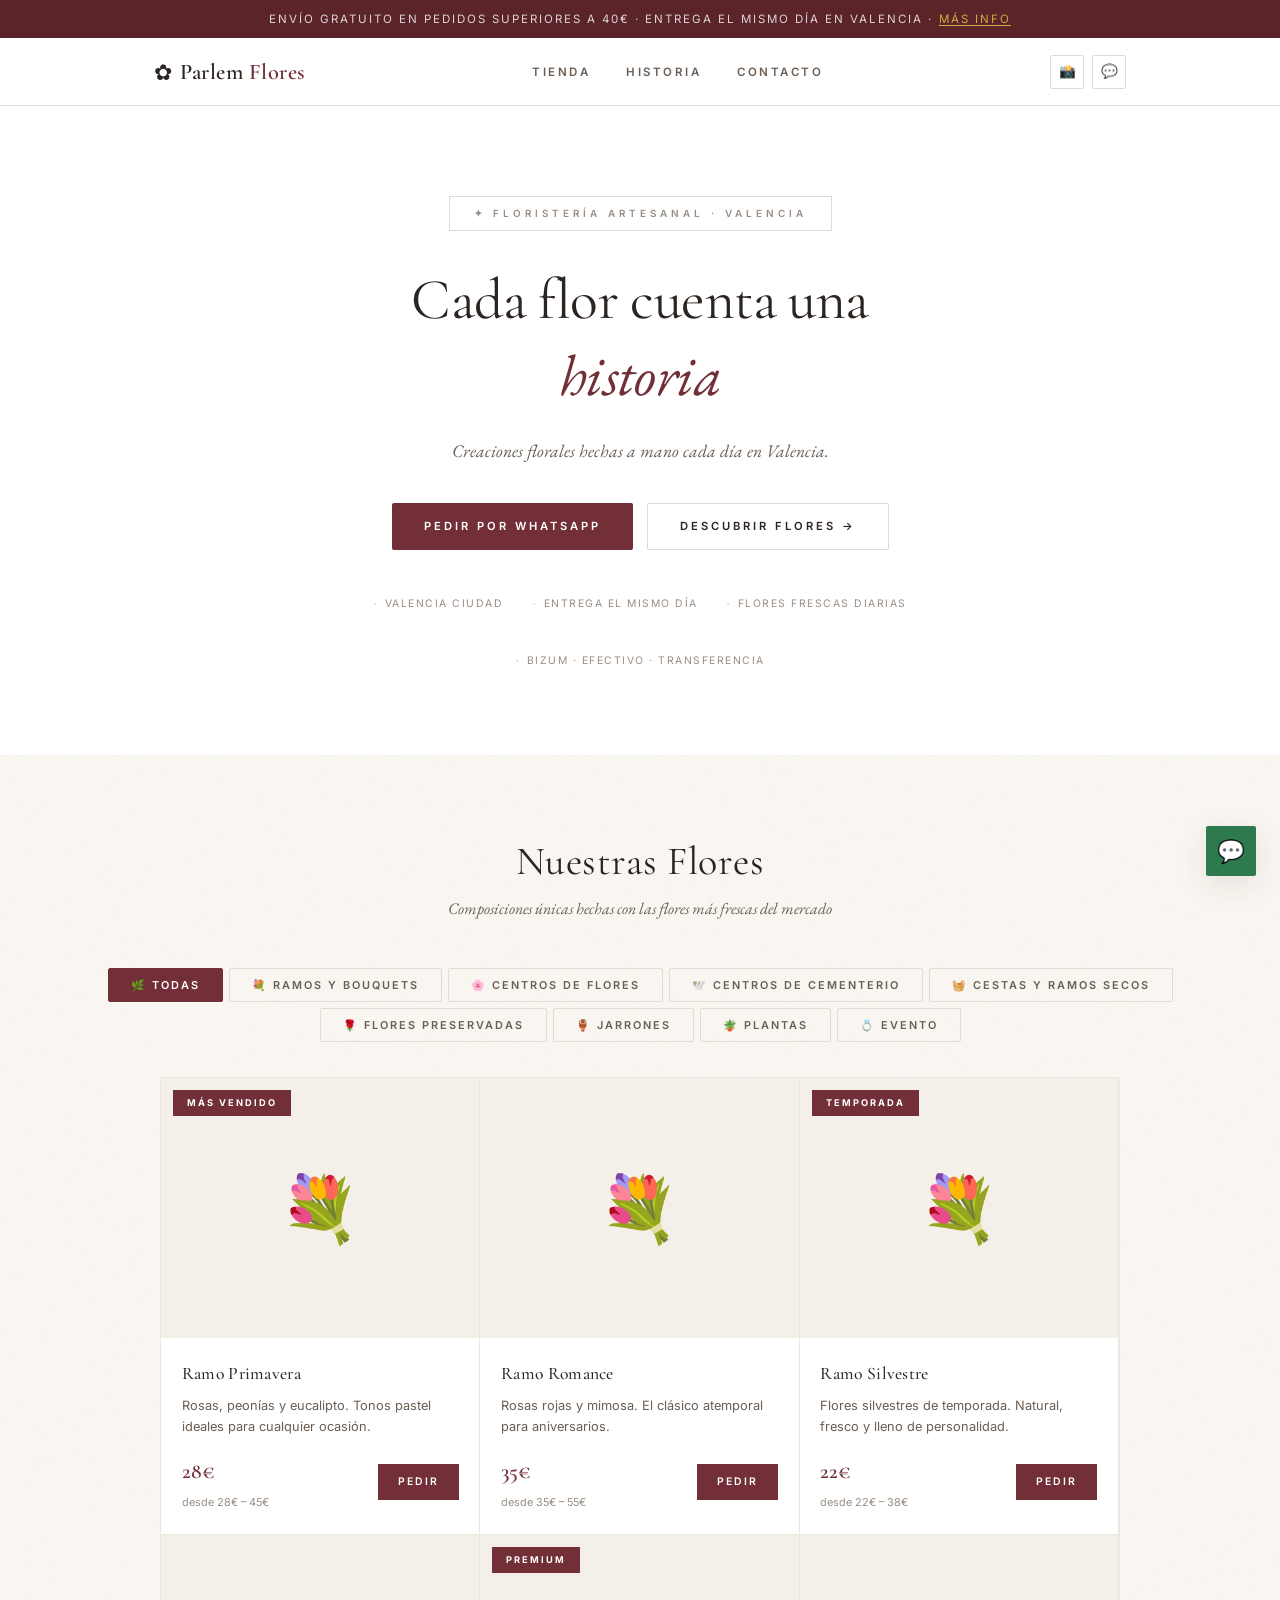
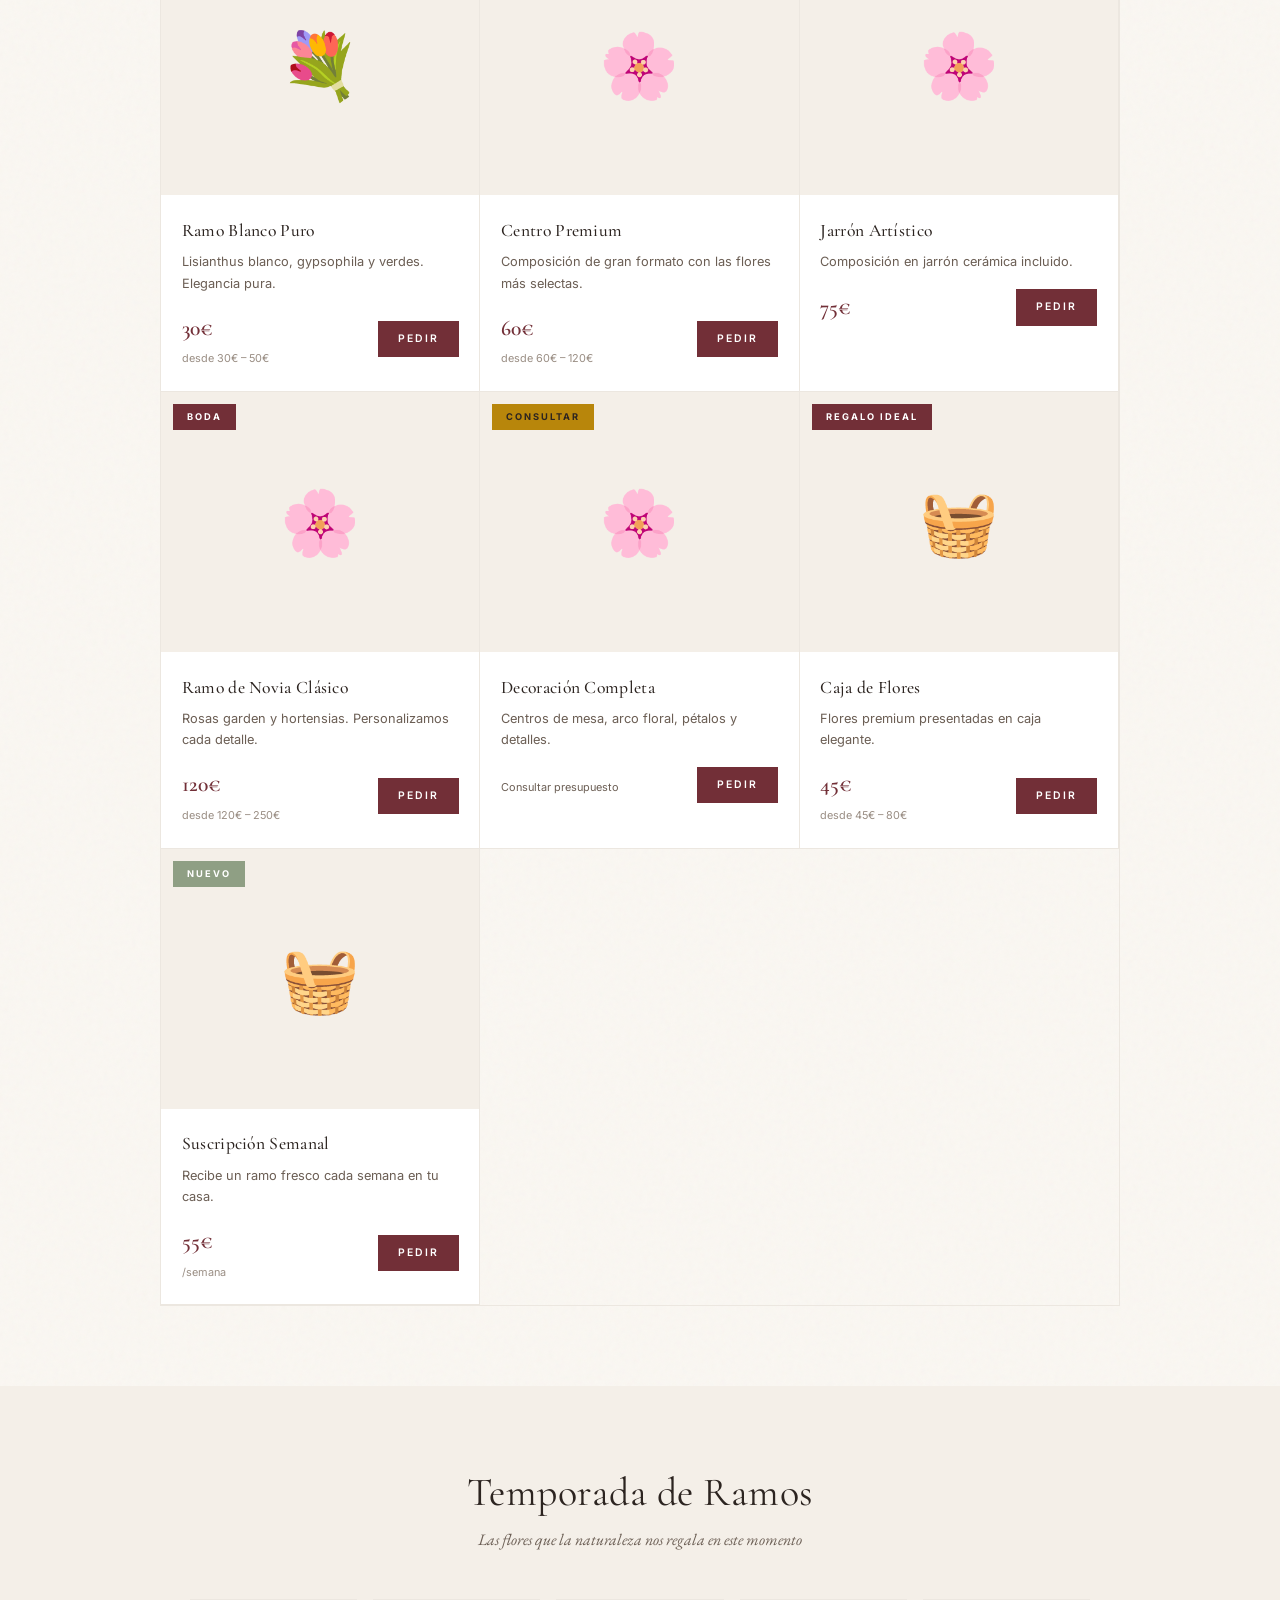
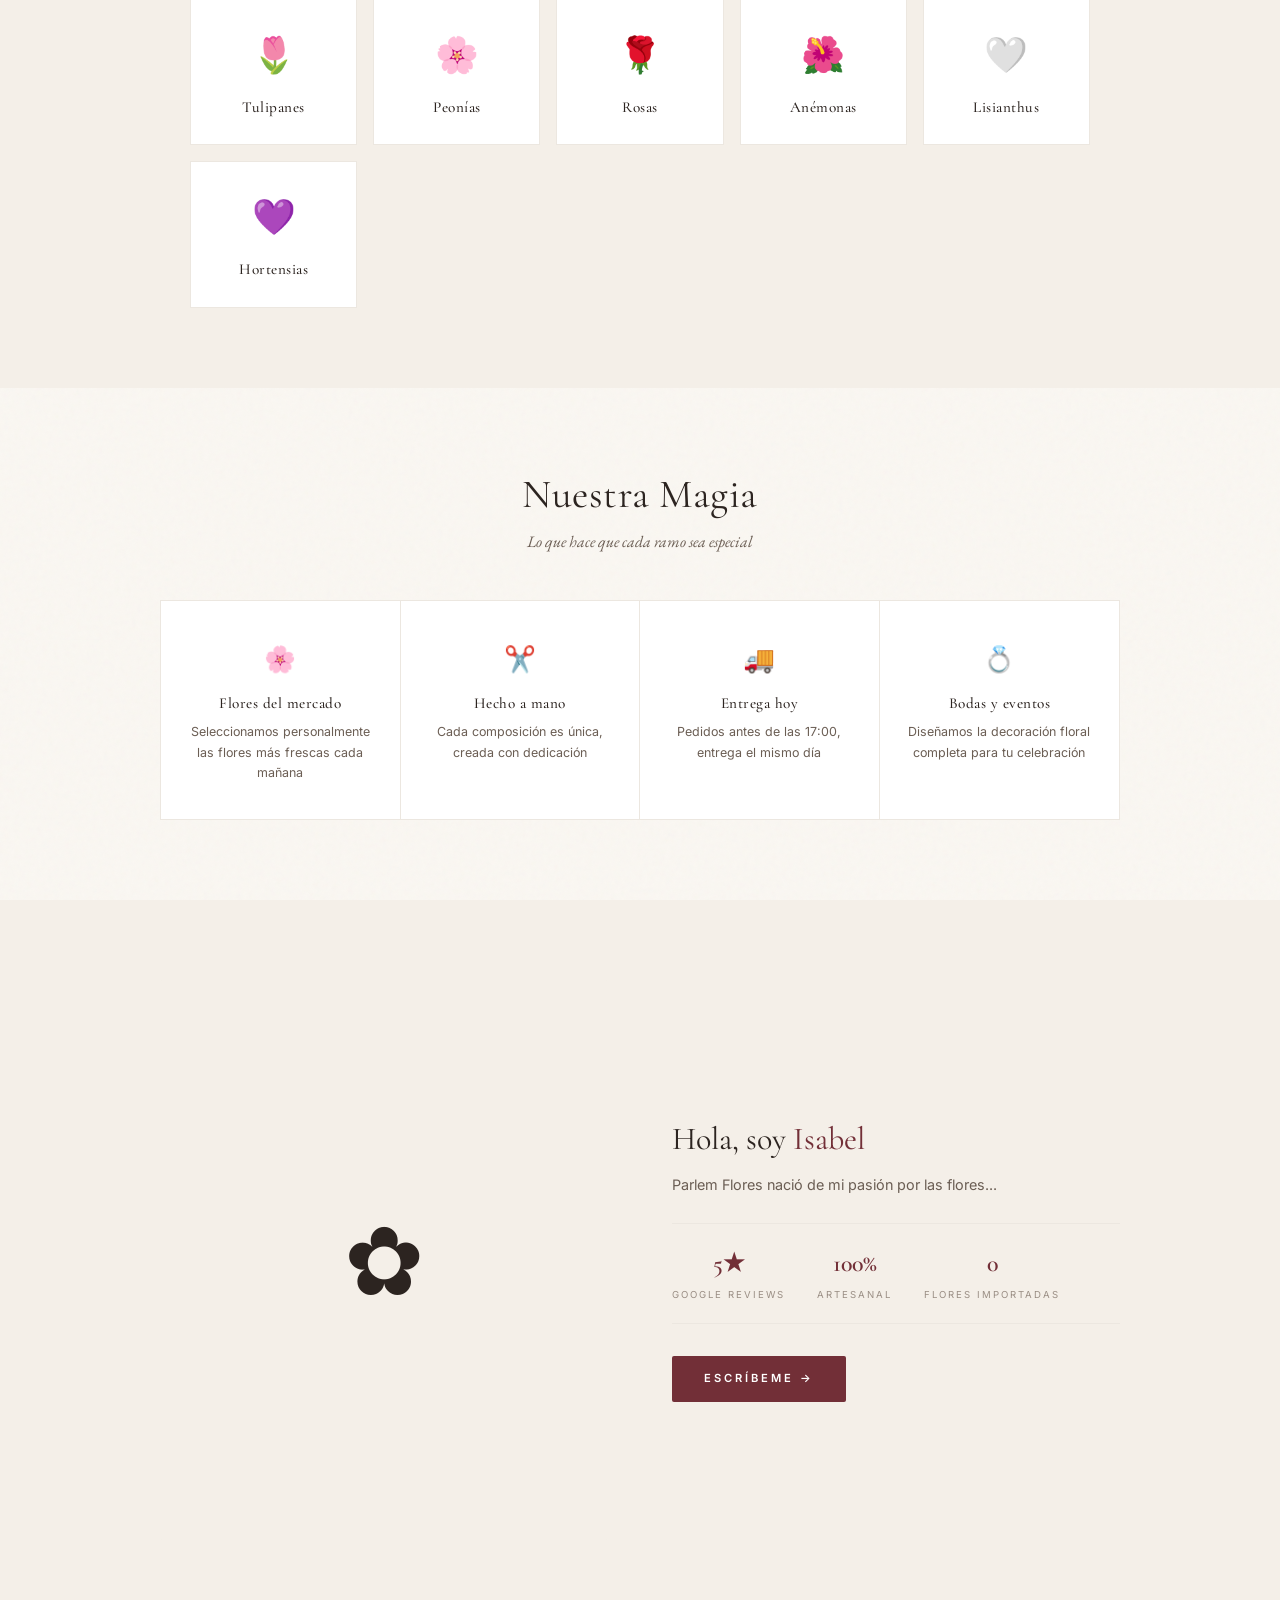
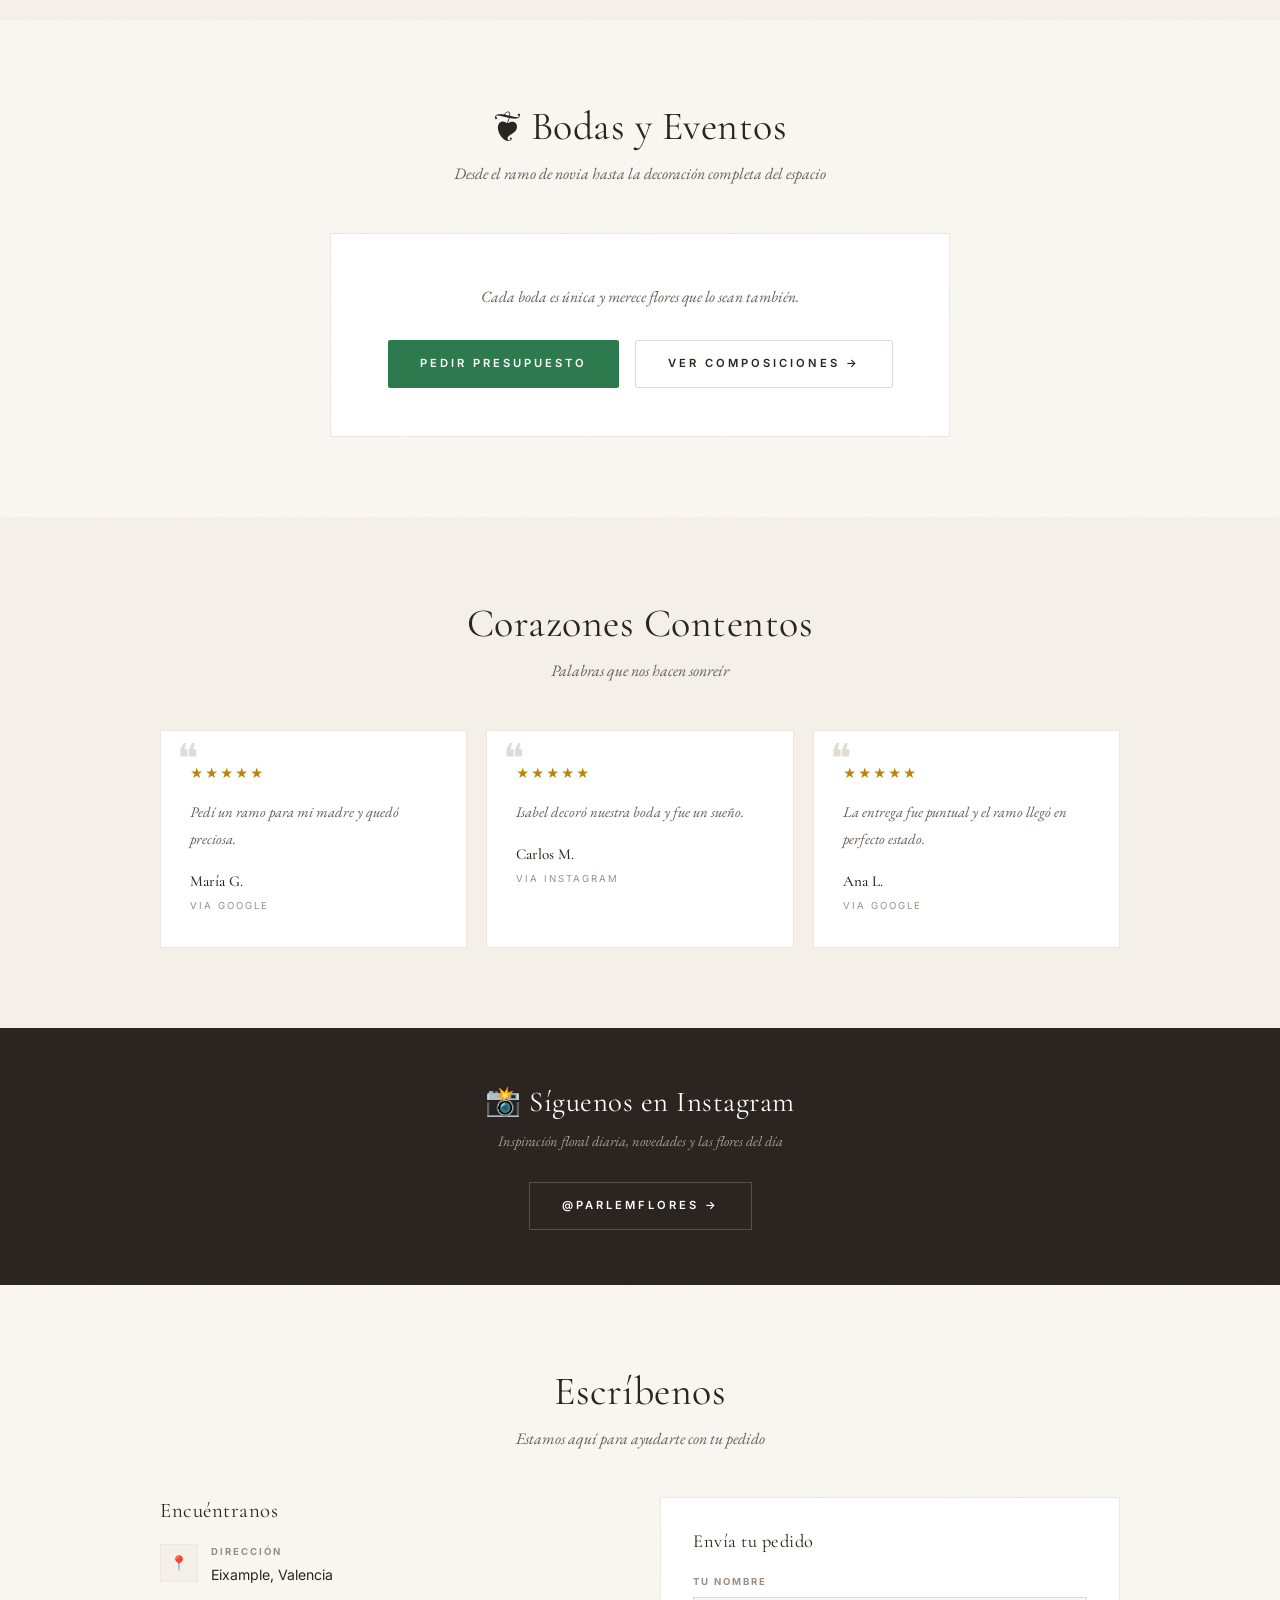
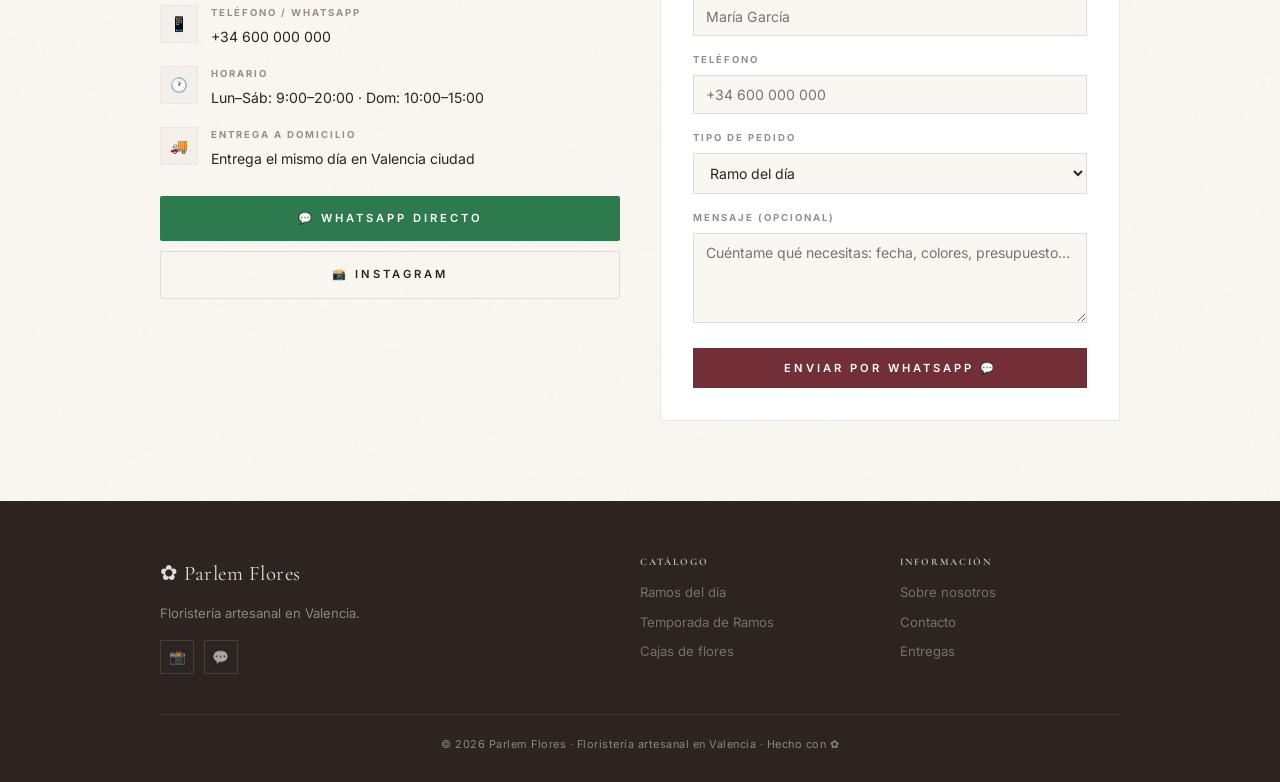
==== commit c67661b2: "Show event subcategories on storefront" ====
--- a/index.html
+++ b/index.html
@@ -91,13 +91,14 @@
     <p>Composiciones únicas hechas con las flores más frescas del mercado</p>
   </div>
   <div class="category-tabs" id="category-tabs"></div>
+  <div class="subcategory-tabs" id="subcategory-tabs"></div>
   <div class="products-grid" id="products-grid"></div>
 </section>
 
 <!-- ===== SEASONAL ===== -->
 <section class="section section-alt" id="seasonal">
   <div class="section-header">
-    <h2>De Temporada</h2>
+    <h2>Temporada de Ramos</h2>
     <p>Las flores que la naturaleza nos regala en este momento</p>
   </div>
   <div id="seasonal-grid" style="display:grid;grid-template-columns:repeat(auto-fill,minmax(140px,1fr));gap:16px;max-width:900px;margin:0 auto"></div>
@@ -288,7 +289,7 @@
       <h4>Catálogo</h4>
       <ul>
         <li><a href="#productos">Ramos del día</a></li>
-        <li><a href="#seasonal">De temporada</a></li>
+        <li><a href="#seasonal">Temporada de Ramos</a></li>
         <li><a href="#productos">Cajas de flores</a></li>
       </ul>
     </div>
--- a/style.css
+++ b/style.css
@@ -402,6 +402,30 @@
   border-color: var(--primary);
   color: var(--white);
 }
+.subcategory-tabs {
+  display: none;
+  gap: 8px;
+  justify-content: center;
+  flex-wrap: wrap;
+  margin: -1rem auto 2rem;
+  max-width: 980px;
+}
+.subtab-btn {
+  padding: 7px 14px;
+  border: 1px solid var(--border-light);
+  background: var(--white);
+  color: var(--text-light);
+  font-family: var(--font-body);
+  font-size: 0.72rem;
+  cursor: pointer;
+  transition: all .2s;
+  border-radius: 999px;
+}
+.subtab-btn.active, .subtab-btn:hover {
+  border-color: var(--primary);
+  color: var(--primary);
+  background: var(--primary-pale);
+}
 
 /* ===== PRODUCTS ===== */
 .products-grid {
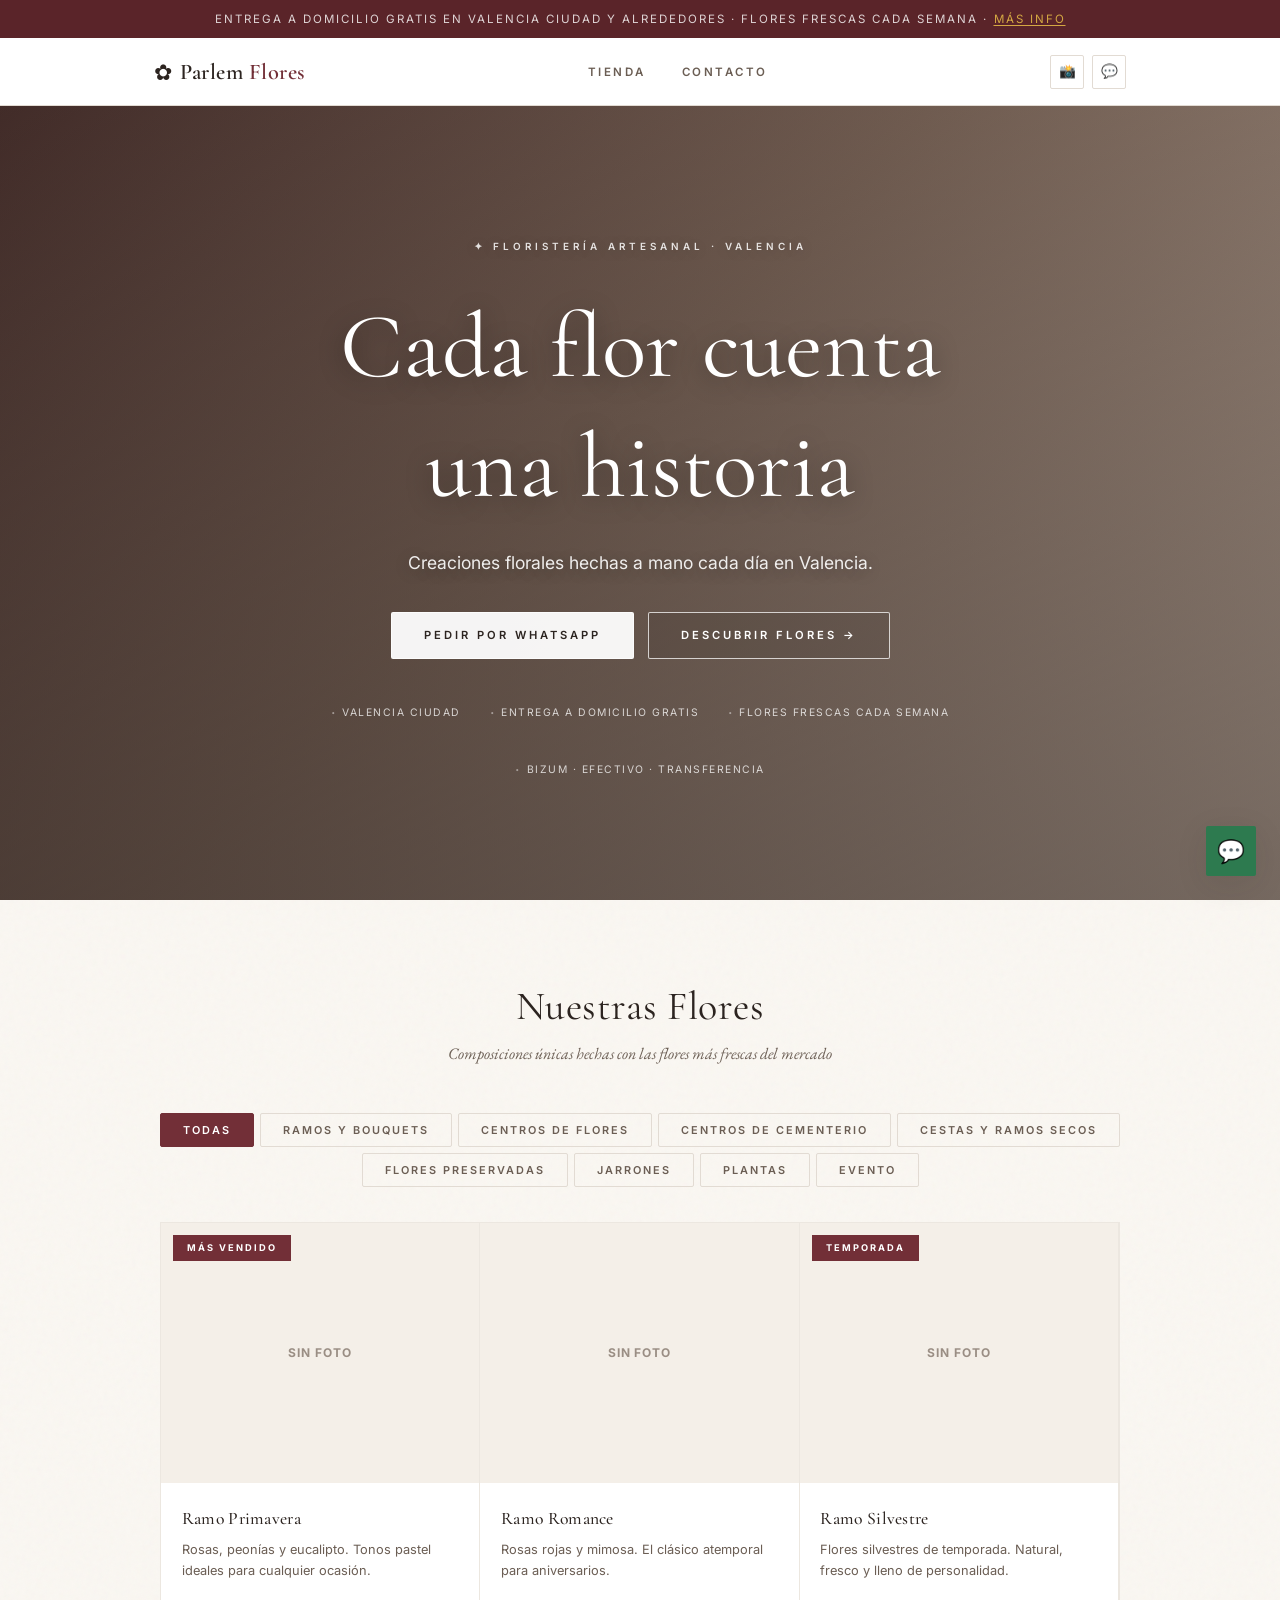
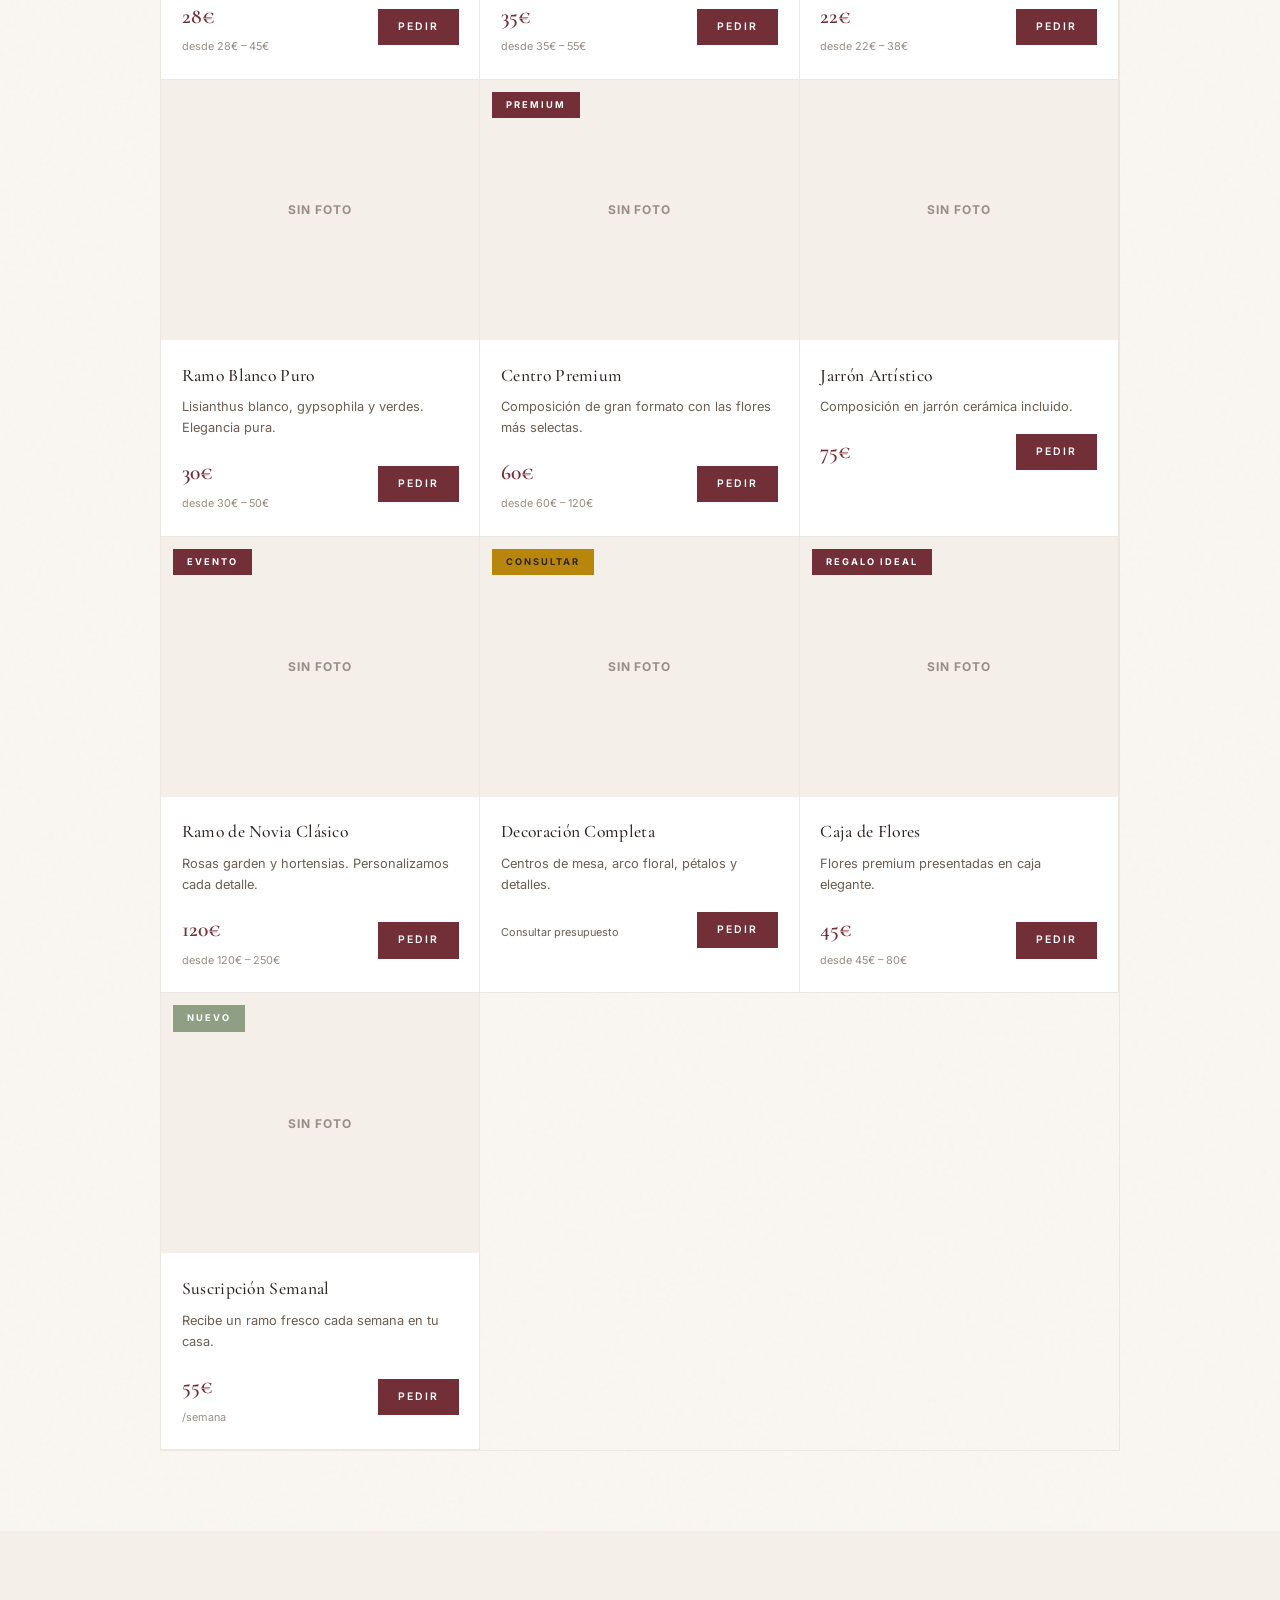
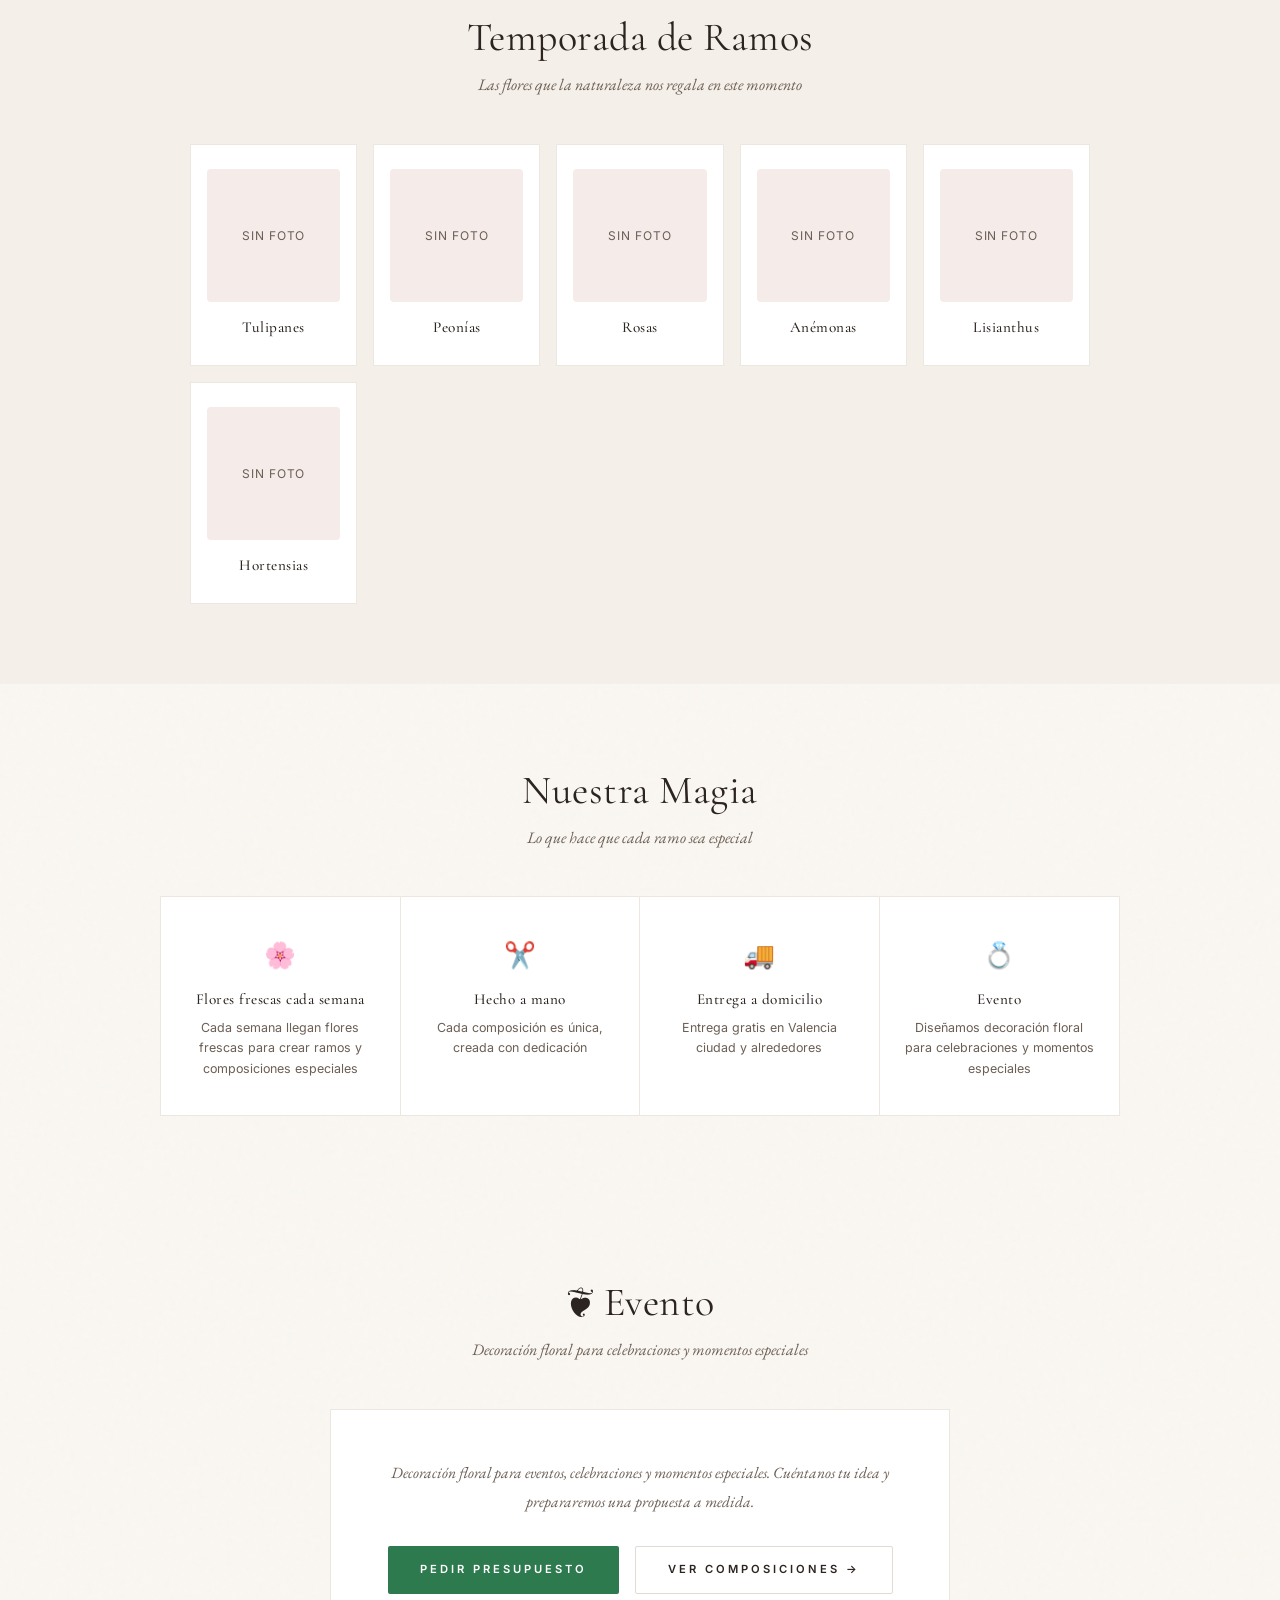
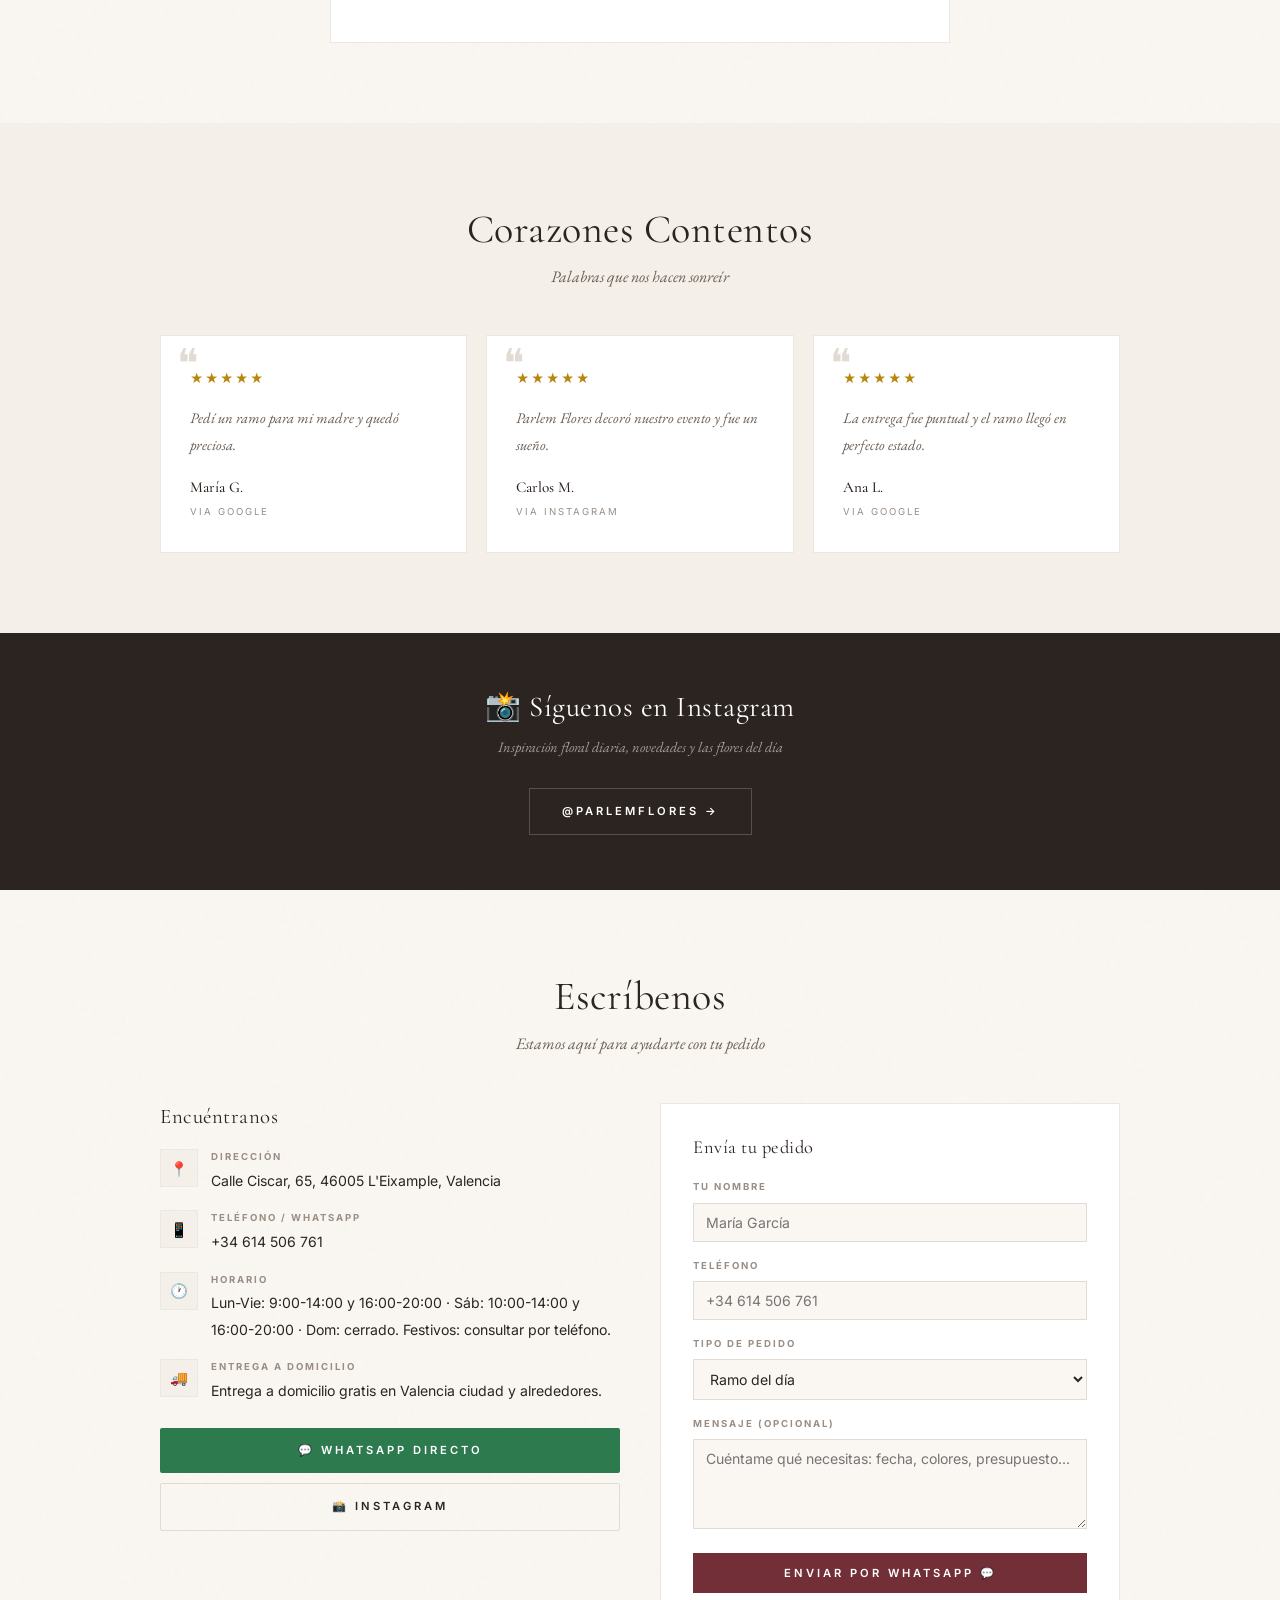
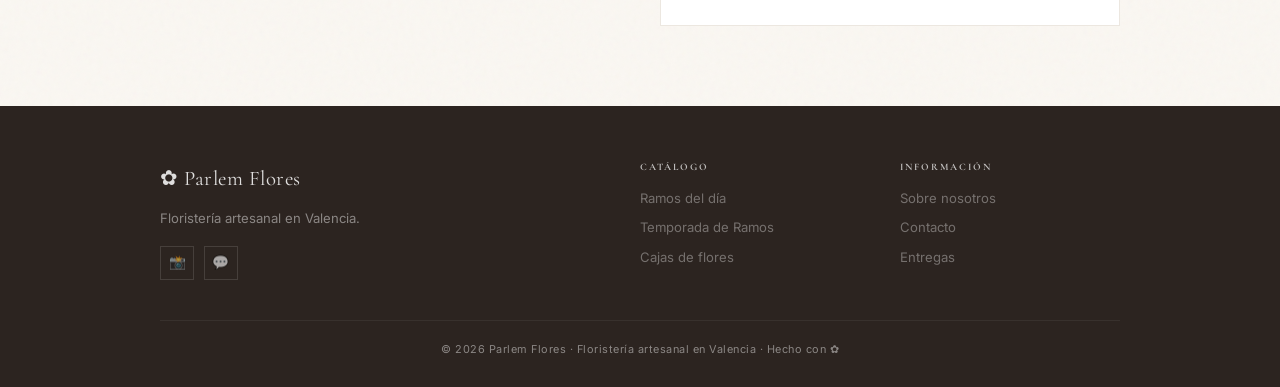
==== commit 5178cf3d: "Update shop contact and service copy" ====
--- a/index.html
+++ b/index.html
@@ -4,7 +4,7 @@
   <meta charset="UTF-8">
   <meta name="viewport" content="width=device-width, initial-scale=1.0">
   <title>Parlem Flores tesanal en Valencia</title>
-  <meta name="description" content="Floristería artesanal en Valencia. Ramos frescos hechos a mano, bodas y eventos. Entrega el mismo día.">
+  <meta name="description" content="Floristería artesanal en Valencia. Ramos frescos hechos a mano, eventos y entrega a domicilio gratis en Valencia ciudad y alrededores.">
   <link rel="preconnect" href="https://fonts.googleapis.com">
   <link href="https://fonts.googleapis.com/css2?family=Cormorant+Garamond:ital,wght@0,300;0,400;0,500;0,600;0,700;1,400;1,500;1,600&family=EB+Garamond:ital,wght@0,400;0,500;1,400;1,500&family=Inter:wght@300;400;500;600&display=swap" rel="stylesheet">
   <link rel="stylesheet" href="style.css">
@@ -14,7 +14,7 @@
 
 <!-- ===== TOP BAR ===== -->
 <div class="top-bar">
-  <span id="top-bar-text">✿ Envío gratuito en pedidos superiores a 40€ · Entrega el mismo día en Valencia</span>
+  <span id="top-bar-text">✿ Entrega a domicilio gratis en Valencia ciudad y alrededores · Flores frescas cada semana</span>
   <a href="#contacto">Más info</a>
 </div>
 
@@ -27,7 +27,6 @@
     </a>
     <ul class="nav-links" id="nav-links">
       <li><a href="#productos">Tienda</a></li>
-      <li><a href="#nosotros">Historia</a></li>
       <li><a href="#contacto">Contacto</a></li>
     </ul>
     <div class="nav-actions">
@@ -49,7 +48,6 @@
     </div>
     <ul id="mobile-nav-links">
       <li><a href="#productos">Tienda</a></li>
-      <li><a href="#nosotros">Historia</a></li>
       <li><a href="#contacto">Contacto</a></li>
     </ul>
     <div class="mobile-nav-social">
@@ -74,8 +72,8 @@
     </div>
     <div class="hero-tags" id="hero-tags">
       <span>Valencia ciudad</span>
-      <span>Entrega el mismo día</span>
-      <span>Flores frescas diarias</span>
+      <span>Entrega a domicilio gratis</span>
+      <span>Flores frescas cada semana</span>
       <span>Bizum · Efectivo · Transferencia</span>
     </div>
   </div>
@@ -113,8 +111,8 @@
   <div class="services-grid" id="services-grid">
     <div class="service-card">
       <div class="service-icon">🌸</div>
-      <h3>Flores del mercado</h3>
-      <p>Seleccionamos personalmente las flores más frescas cada mañana en el Mercado Central de Valencia</p>
+      <h3>Flores frescas cada semana</h3>
+      <p>Cada semana llegan flores frescas para crear ramos y composiciones especiales</p>
     </div>
     <div class="service-card">
       <div class="service-icon">✂️</div>
@@ -123,26 +121,26 @@
     </div>
     <div class="service-card">
       <div class="service-icon">🚚</div>
-      <h3>Entrega hoy</h3>
-      <p>Pedidos antes de las 17:00, entrega el mismo día en toda la ciudad de Valencia</p>
+      <h3>Entrega a domicilio</h3>
+      <p>Entrega gratis en Valencia ciudad y alrededores</p>
     </div>
     <div class="service-card">
       <div class="service-icon">💍</div>
-      <h3>Bodas y eventos</h3>
-      <p>Diseñamos la decoración floral completa para tu celebración más especial</p>
+      <h3>Evento</h3>
+      <p>Diseñamos decoración floral para celebraciones y momentos especiales</p>
     </div>
   </div>
 </section>
 
 <!-- ===== ABOUT ===== -->
-<section class="section section-alt" id="nosotros">
+<section class="section section-alt" id="nosotros" style="display:none">
   <div class="about-grid">
     <div class="about-image-wrap">
       <div class="about-img" id="about-img">✿</div>
       <div class="about-decor"></div>
     </div>
     <div class="about-text">
-      <h2>Hola, soy <span id="about-name">Isabel</span></h2>
+      <h2><span id="about-name"></span></h2>
       <p id="about-text"></p>
       <div class="about-stats" id="about-stats">
         <div class="stat-item">
@@ -163,14 +161,14 @@
   </div>
 </section>
 
-<!-- ===== WEDDINGS ===== -->
-<section class="section" id="bodas">
-  <div class="section-header">
-    <h2>❦ Bodas y Eventos</h2>
-    <p>Desde el ramo de novia hasta la decoración completa del espacio</p>
+<!-- ===== EVENTS ===== -->
+<section class="section" id="eventos">
+  <div class="section-header">
+    <h2>❦ Evento</h2>
+    <p>Decoración floral para celebraciones y momentos especiales</p>
   </div>
   <div class="wedding-card">
-    <p id="wedding-text">Cada boda es única y merece flores que lo sean también. Cuéntame tu historia, tus colores favoritos y tu fecha, y diseñaremos juntos el sueño floral que imaginas.</p>
+    <p id="wedding-text">Decoración floral para eventos, celebraciones y momentos especiales. Cuéntanos tu idea y prepararemos una propuesta a medida.</p>
     <div style="display:flex;gap:1rem;justify-content:center;flex-wrap:wrap">
       <a id="wedding-wa" href="#" target="_blank" class="btn btn-whatsapp" onclick="openWeddingWA(event)">
         PEDIR PRESUPUESTO
@@ -251,7 +249,7 @@
         </div>
         <div class="form-group">
           <label for="form-phone">TELÉFONO</label>
-          <input id="form-phone" type="tel" placeholder="+34 600 000 000" required>
+          <input id="form-phone" type="tel" placeholder="+34 614 506 761" required>
         </div>
         <div class="form-group">
           <label for="form-type">TIPO DE PEDIDO</label>
@@ -259,7 +257,7 @@
             <option>Ramo del día</option>
             <option>Composición personalizada</option>
             <option>Entrega a domicilio</option>
-            <option>Boda / Evento</option>
+            <option>Evento</option>
             <option>Suscripción semanal</option>
             <option>Otro</option>
           </select>
--- a/style.css
+++ b/style.css
@@ -243,23 +243,35 @@
 .hero {
   position: relative;
   overflow: hidden;
-  background: var(--white);
+  background: linear-gradient(135deg, #4f3430 0%, #8c7465 45%, #dac7b6 100%);
   margin-top: calc(var(--topbar-h) + var(--header-h));
+  min-height: calc(100vh - var(--topbar-h) - var(--header-h));
+  display: flex;
+  align-items: center;
+  justify-content: center;
 }
 .hero-image-overlay {
   position: absolute; inset: 0;
   background-size: cover; background-position: center;
   opacity: 0;
   transition: opacity .8s;
-  filter: sepia(0.15);
-}
-.hero-image-overlay.active { opacity: 0.18; }
+  filter: saturate(0.92) contrast(0.96);
+}
+.hero-image-overlay.active { opacity: 1; }
+.hero::after {
+  content: '';
+  position: absolute;
+  inset: 0;
+  background: linear-gradient(180deg, rgba(26,19,18,0.25), rgba(26,19,18,0.52));
+  z-index: 1;
+}
 .hero-content {
   position: relative; z-index: 2;
   text-align: center;
-  padding: 90px 20px 80px;
-  max-width: 640px;
+  padding: 88px 20px 78px;
+  max-width: 760px;
   margin: 0 auto;
+  color: var(--white);
 }
 .hero-badge {
   display: inline-block;
@@ -267,44 +279,64 @@
   font-weight: 600;
   letter-spacing: 4px;
   text-transform: uppercase;
-  color: var(--text-lighter);
+  color: rgba(255,255,255,0.84);
   margin-bottom: 2rem;
-  padding: 8px 24px;
-  border: 1px solid var(--border);
+  padding: 0;
+  border: 0;
+  text-shadow: 0 2px 14px rgba(0,0,0,0.22);
 }
 .hero h1 {
-  font-size: clamp(2.4rem, 5vw, 3.6rem);
+  font-size: clamp(3.2rem, 7.2vw, 6.2rem);
+  color: var(--white);
+  margin-bottom: 1.35rem;
+  font-weight: 400;
+  letter-spacing: 0;
+  text-shadow: 0 4px 24px rgba(0,0,0,0.35);
+}
+.hero h1 em { color: var(--white); font-style: normal; font-family: var(--font-heading); }
+.hero-subtitle {
+  font-family: var(--font-body);
+  font-size: 1.1rem;
+  color: rgba(255,255,255,0.9);
+  margin-bottom: 2.1rem;
+  line-height: 1.7;
+  font-style: normal;
+  max-width: 620px;
+  margin-left: auto; margin-right: auto;
+  text-shadow: 0 3px 16px rgba(0,0,0,0.3);
+}
+.hero-buttons { display: flex; gap: 14px; justify-content: center; flex-wrap: wrap; }
+.hero .btn-primary {
+  background: rgba(255,255,255,0.94);
   color: var(--text);
-  margin-bottom: 1.2rem;
-  font-weight: 400;
-  letter-spacing: -0.01em;
-}
-.hero h1 em { color: var(--primary); font-style: italic; font-family: var(--font-quote); }
-.hero-subtitle {
-  font-family: var(--font-quote);
-  font-size: 1.1rem;
-  color: var(--text-light);
-  margin-bottom: 2.2rem;
-  line-height: 1.9;
-  font-style: italic;
-  max-width: 480px;
-  margin-left: auto; margin-right: auto;
-}
-.hero-buttons { display: flex; gap: 14px; justify-content: center; flex-wrap: wrap; }
+  border: 1px solid rgba(255,255,255,0.75);
+}
+.hero .btn-primary:hover {
+  background: var(--white);
+}
+.hero .btn-outline {
+  color: var(--white);
+  border-color: rgba(255,255,255,0.74);
+  background: rgba(0,0,0,0.08);
+}
+.hero .btn-outline:hover {
+  background: rgba(255,255,255,0.16);
+  border-color: var(--white);
+}
 .hero-tags {
   margin-top: 2.5rem;
   display: flex; gap: 1.8rem; justify-content: center; flex-wrap: wrap;
 }
 .hero-tags span {
   font-size: 0.65rem;
-  color: var(--text-lighter);
+  color: rgba(255,255,255,0.76);
   letter-spacing: 1.5px;
   text-transform: uppercase;
   display: inline-flex; align-items: center; gap: 6px;
 }
 .hero-tags span::before {
   content: '·';
-  color: var(--border);
+  color: rgba(255,255,255,0.45);
   font-size: 1rem;
 }
 
@@ -448,10 +480,16 @@
   width: 100%; height: 260px;
   background: var(--bg-alt);
   display: flex; align-items: center; justify-content: center;
-  font-size: 4rem;
   overflow: hidden;
 }
 .product-img img { width: 100%; height: 100%; object-fit: cover; filter: sepia(0.08); }
+.image-placeholder {
+  color: var(--text-lighter);
+  font-size: 0.75rem;
+  font-weight: 700;
+  letter-spacing: 0.08em;
+  text-transform: uppercase;
+}
 .product-badge {
   position: absolute; top: 12px; left: 12px;
   background: var(--primary);
@@ -805,8 +843,13 @@
   .btn-order { padding: 7px 14px; font-size: 0.6rem; }
   .occasions-strip { grid-template-columns: repeat(2, 1fr); }
   .footer-grid { grid-template-columns: 1fr; }
-  .hero-content { padding: 55px 16px 50px; }
-  .hero-badge { font-size: 0.55rem; letter-spacing: 3px; padding: 6px 16px; }
+  .hero { min-height: calc(100svh - var(--topbar-h) - var(--header-h)); }
+  .hero-content { padding: 48px 16px 44px; }
+  .hero-badge { font-size: 0.55rem; letter-spacing: 3px; padding: 0; }
+  .hero h1 { font-size: 2.65rem; line-height: 1.08; }
+  .hero-subtitle { font-size: 0.95rem; line-height: 1.65; }
+  .hero-tags { gap: 0.8rem; margin-top: 1.7rem; }
+  .hero-tags span { font-size: 0.58rem; }
   .hero-buttons { flex-direction: column; align-items: center; }
   .services-grid { grid-template-columns: 1fr; }
   .service-card { border-right: none; border-bottom: 1px solid var(--border-light); }
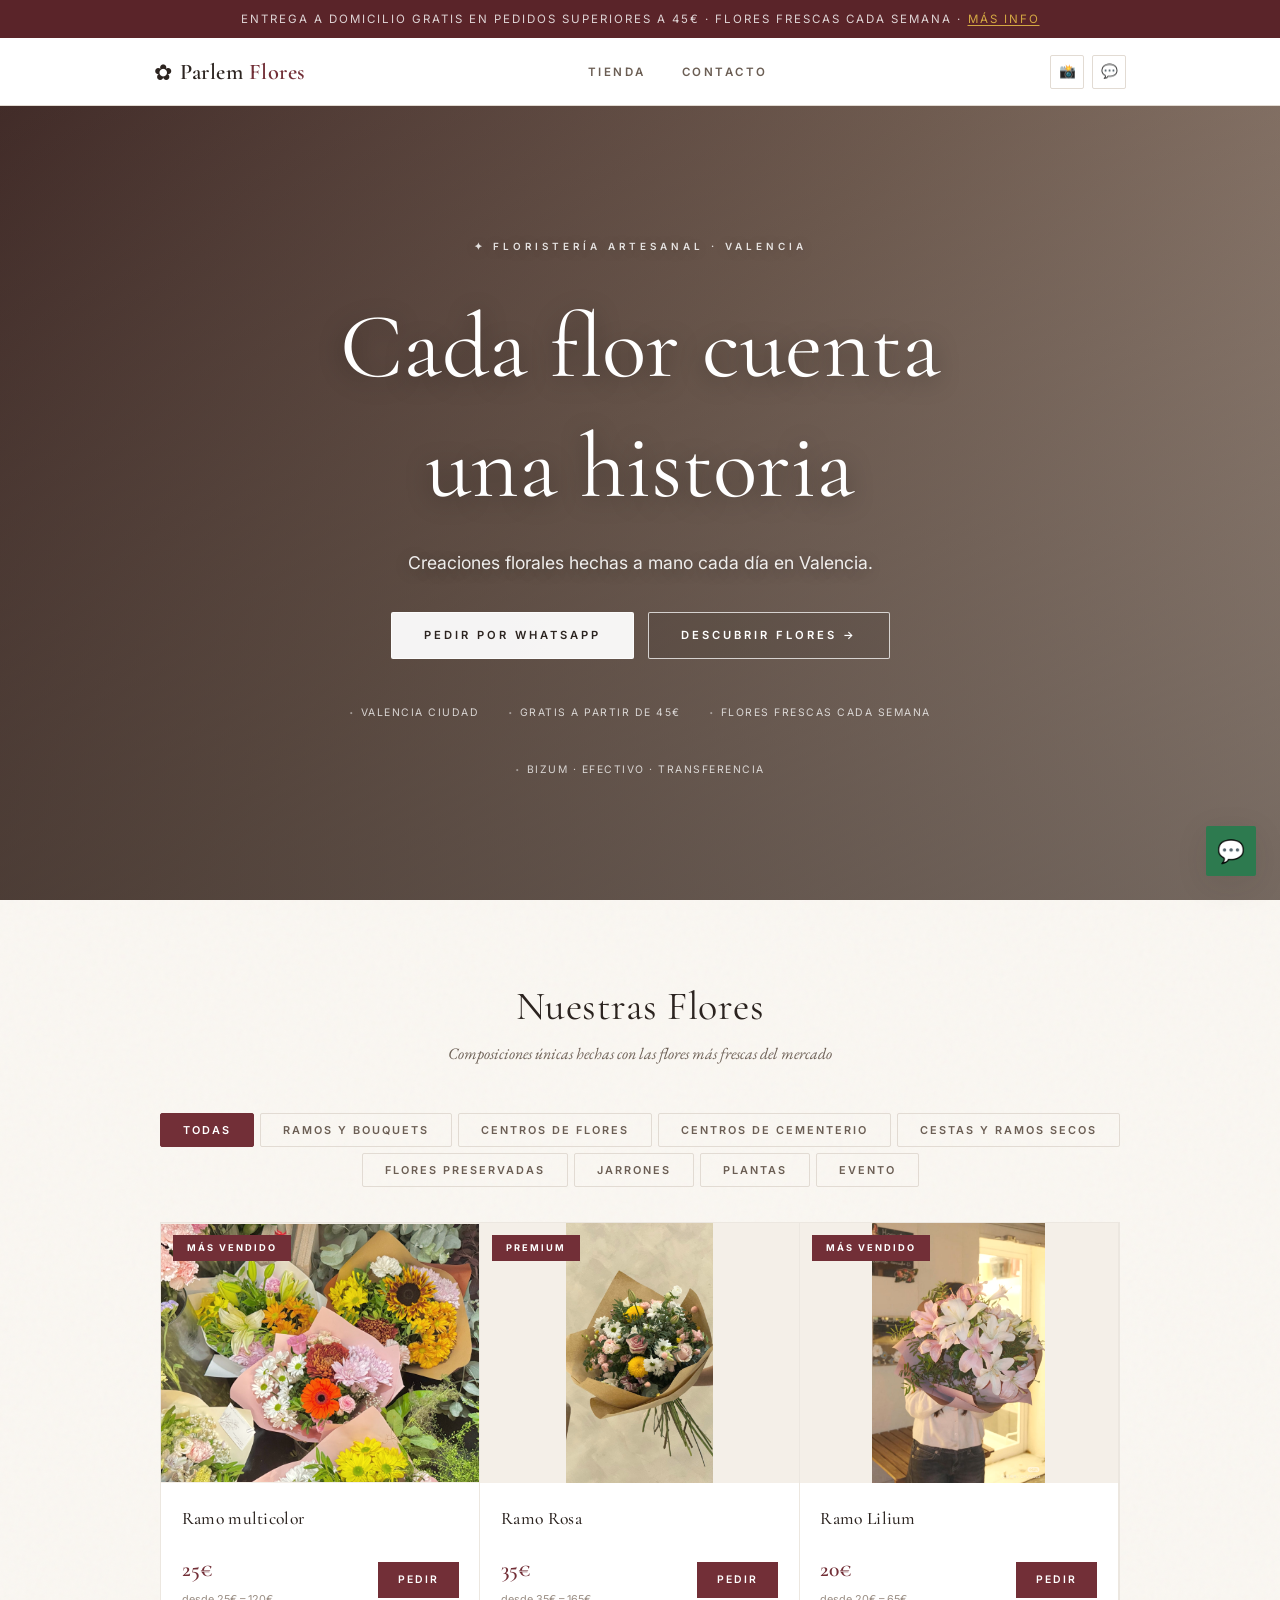
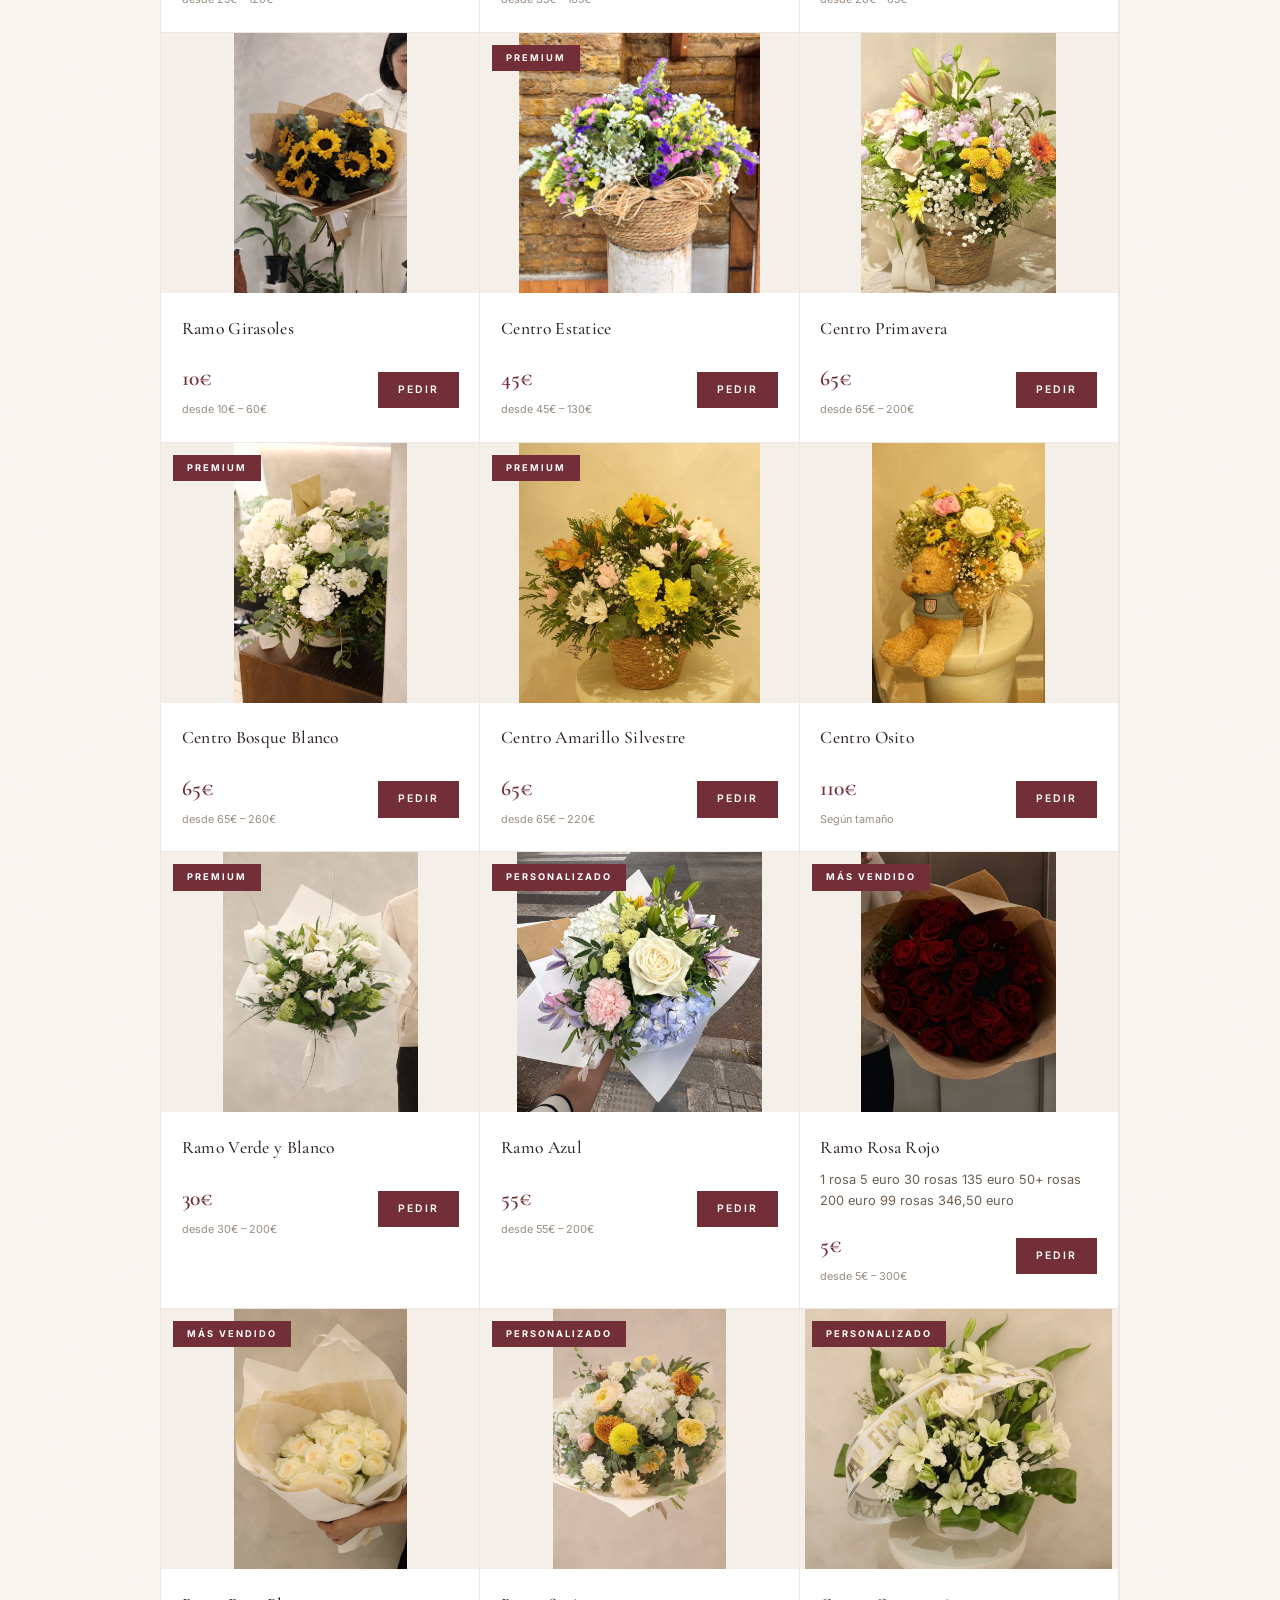
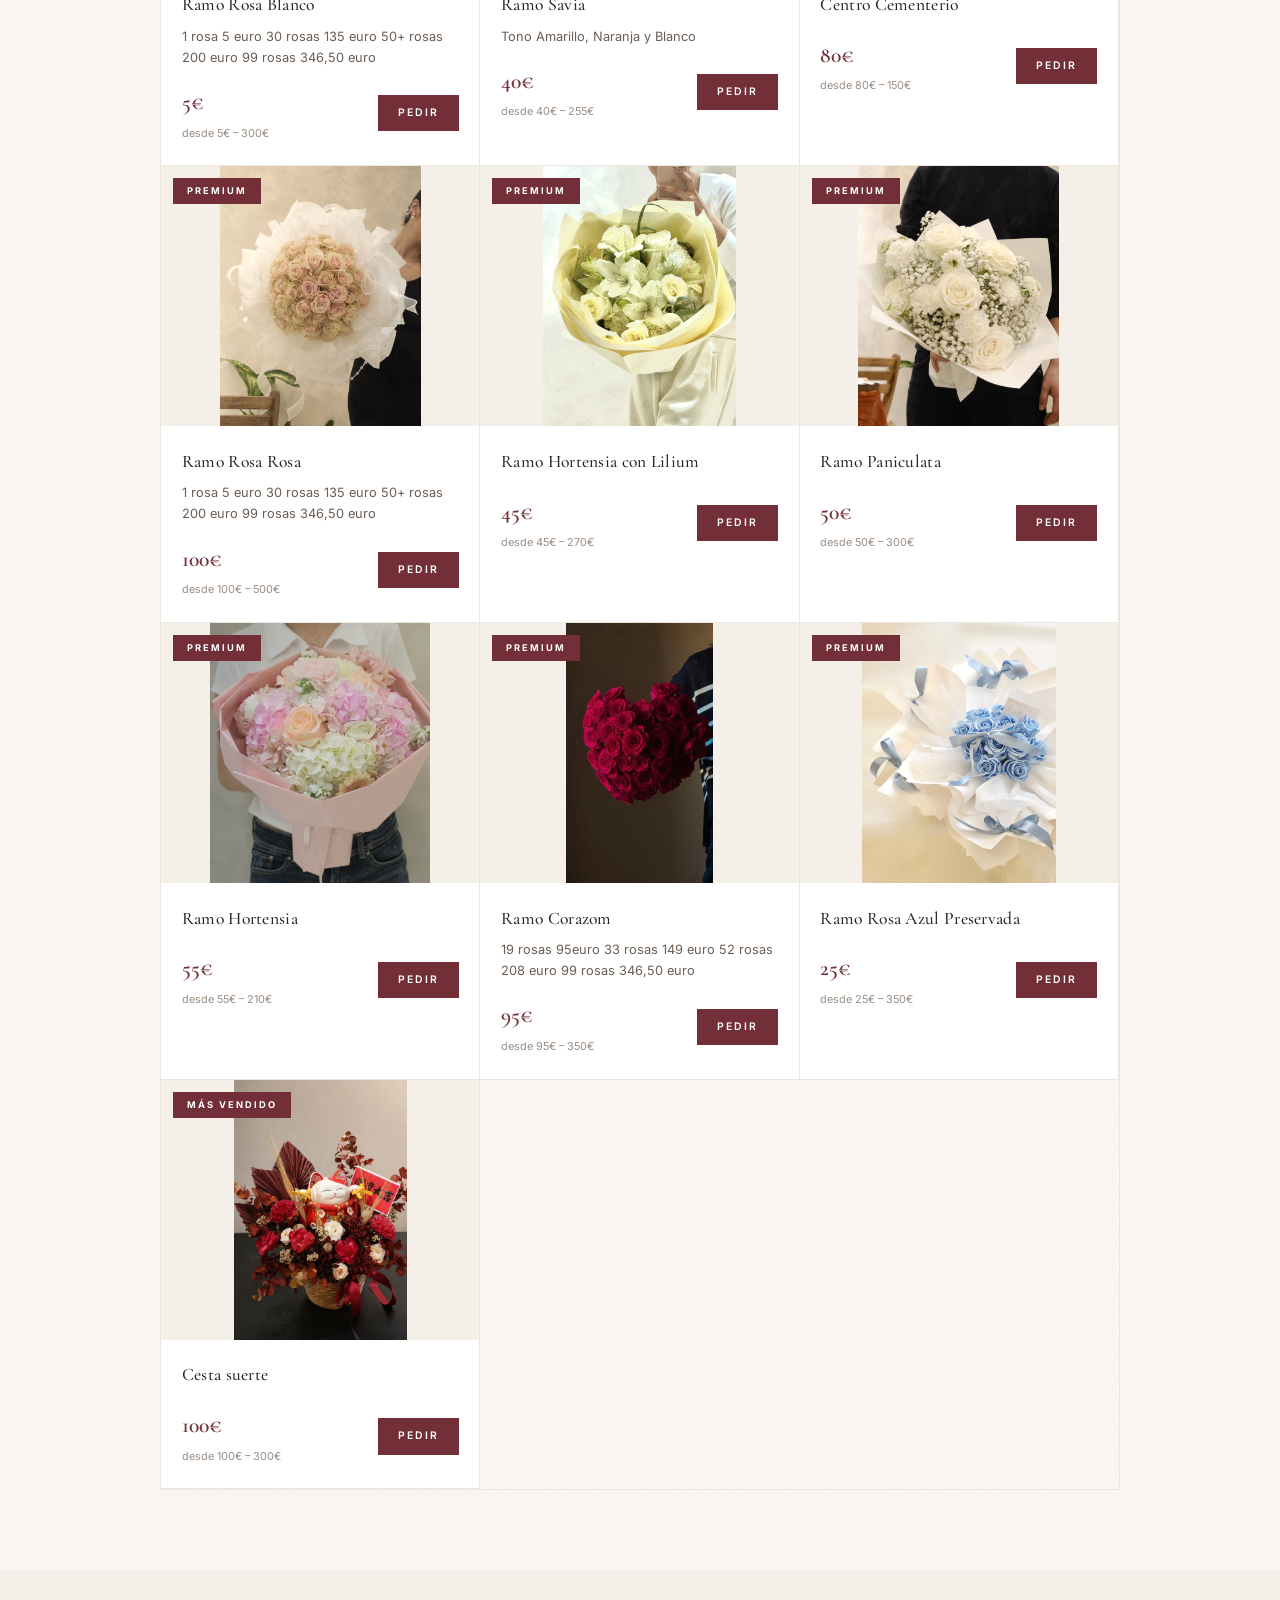
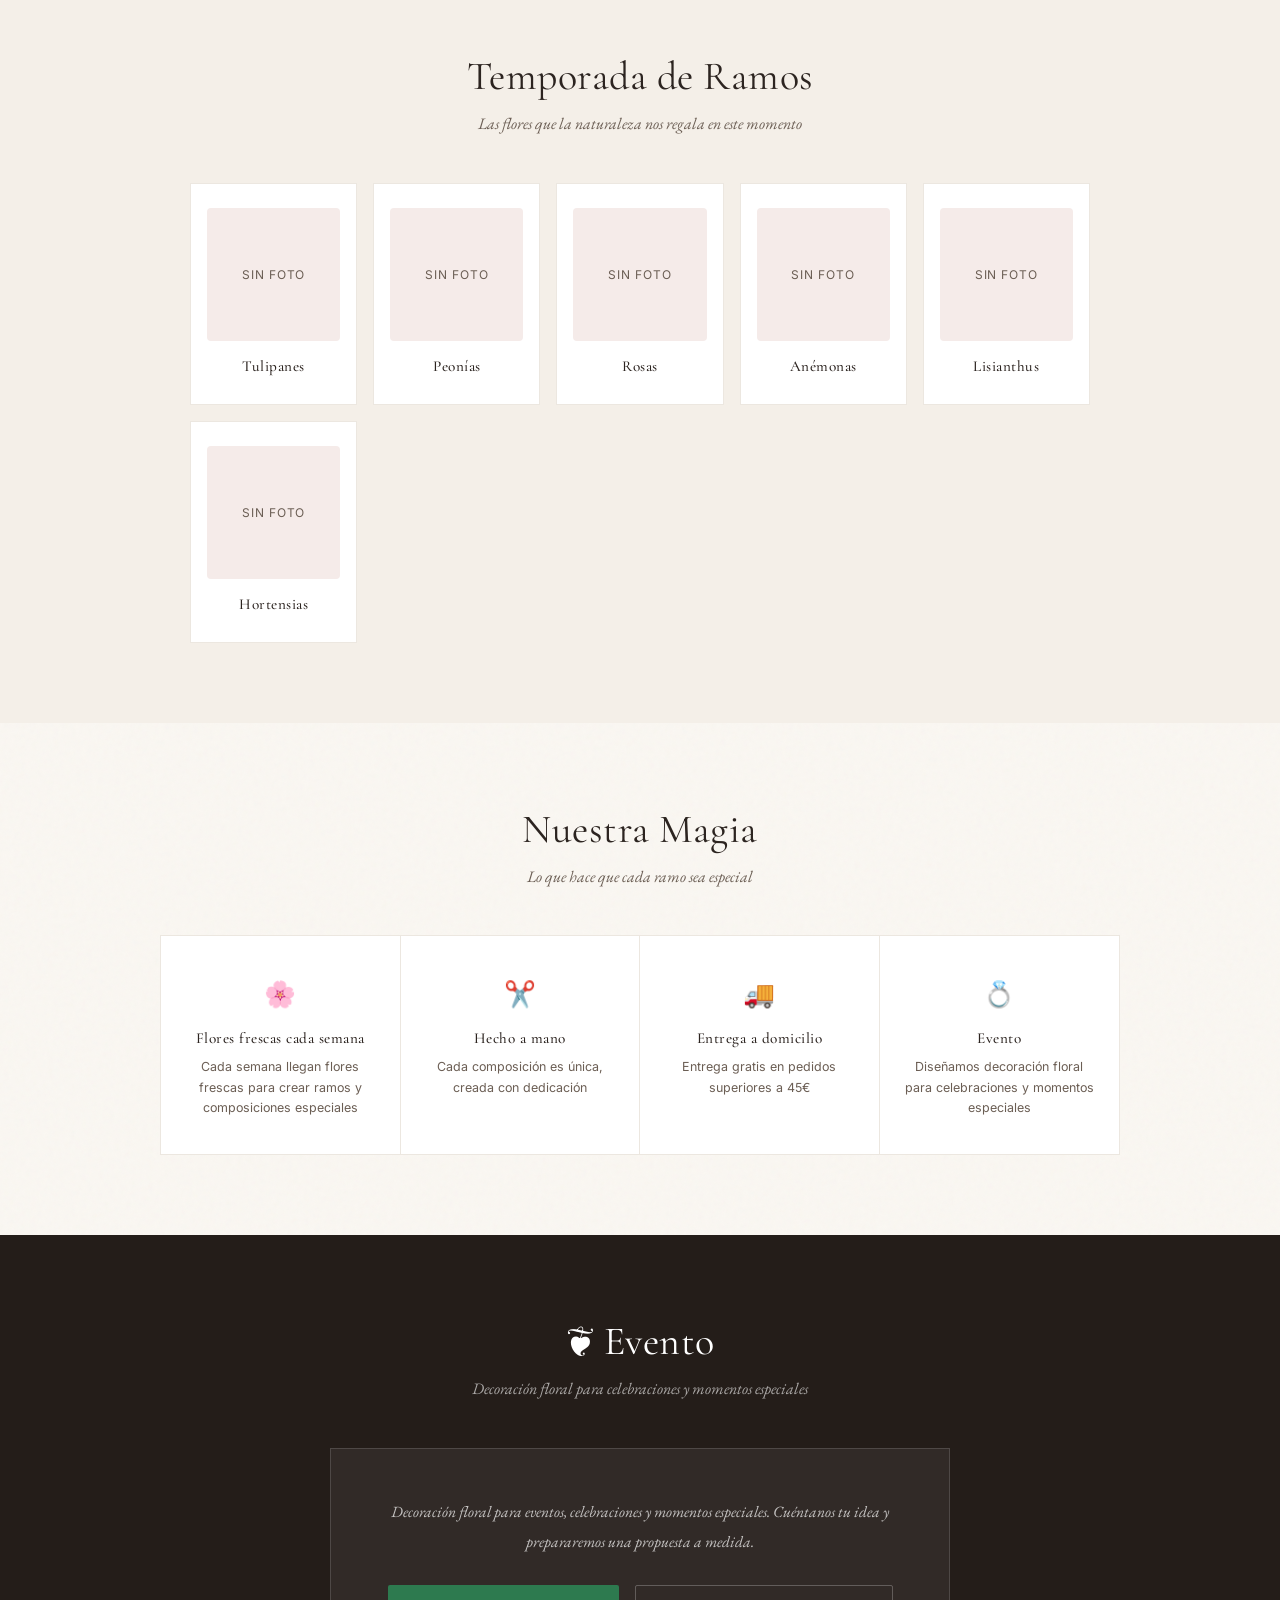
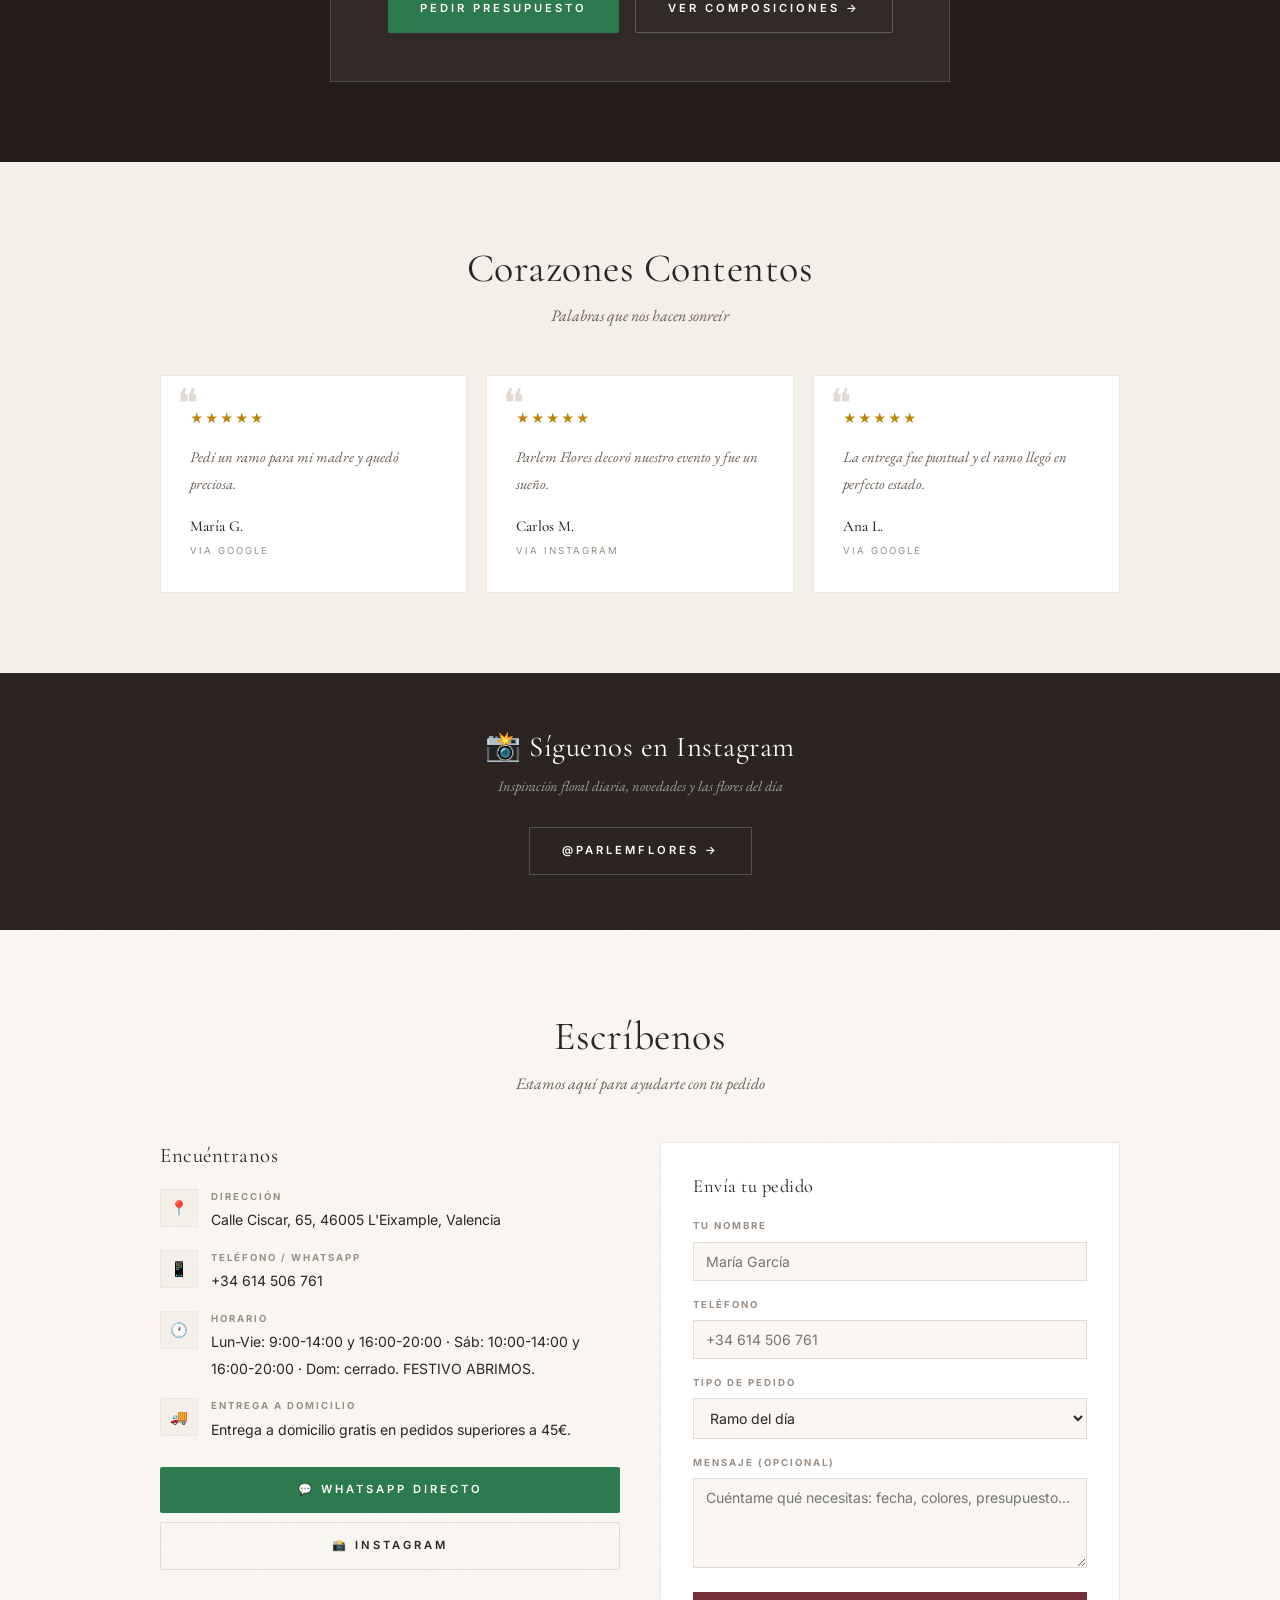
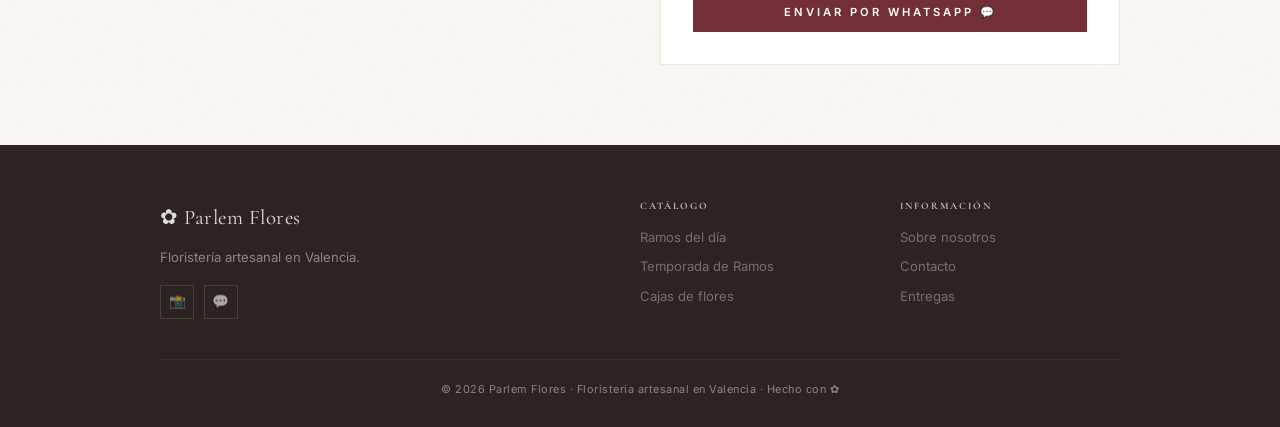
==== commit e813d9ab: "Update free delivery threshold text" ====
--- a/index.html
+++ b/index.html
@@ -4,7 +4,7 @@
   <meta charset="UTF-8">
   <meta name="viewport" content="width=device-width, initial-scale=1.0">
   <title>Parlem Flores tesanal en Valencia</title>
-  <meta name="description" content="Floristería artesanal en Valencia. Ramos frescos hechos a mano, eventos y entrega a domicilio gratis en Valencia ciudad y alrededores.">
+  <meta name="description" content="Floristería artesanal en Valencia. Ramos frescos hechos a mano, eventos y entrega a domicilio gratis en pedidos superiores a 45€.">
   <link rel="preconnect" href="https://fonts.googleapis.com">
   <link href="https://fonts.googleapis.com/css2?family=Cormorant+Garamond:ital,wght@0,300;0,400;0,500;0,600;0,700;1,400;1,500;1,600&family=EB+Garamond:ital,wght@0,400;0,500;1,400;1,500&family=Inter:wght@300;400;500;600&display=swap" rel="stylesheet">
   <link rel="stylesheet" href="style.css">
@@ -14,7 +14,7 @@
 
 <!-- ===== TOP BAR ===== -->
 <div class="top-bar">
-  <span id="top-bar-text">✿ Entrega a domicilio gratis en Valencia ciudad y alrededores · Flores frescas cada semana</span>
+  <span id="top-bar-text">✿ Entrega a domicilio gratis en pedidos superiores a 45€ · Flores frescas cada semana</span>
   <a href="#contacto">Más info</a>
 </div>
 
@@ -72,7 +72,7 @@
     </div>
     <div class="hero-tags" id="hero-tags">
       <span>Valencia ciudad</span>
-      <span>Entrega a domicilio gratis</span>
+      <span>Gratis a partir de 45€</span>
       <span>Flores frescas cada semana</span>
       <span>Bizum · Efectivo · Transferencia</span>
     </div>
@@ -122,7 +122,7 @@
     <div class="service-card">
       <div class="service-icon">🚚</div>
       <h3>Entrega a domicilio</h3>
-      <p>Entrega gratis en Valencia ciudad y alrededores</p>
+      <p>Entrega gratis en pedidos superiores a 45€</p>
     </div>
     <div class="service-card">
       <div class="service-icon">💍</div>
--- a/style.css
+++ b/style.css
@@ -482,7 +482,36 @@
   display: flex; align-items: center; justify-content: center;
   overflow: hidden;
 }
-.product-img img { width: 100%; height: 100%; object-fit: cover; filter: sepia(0.08); }
+.image-zoom-btn {
+  width: 100%;
+  height: 100%;
+  border: 0;
+  background: transparent;
+  padding: 0;
+  display: flex;
+  align-items: center;
+  justify-content: center;
+  cursor: zoom-in;
+}
+.image-zoom-btn img {
+  max-width: 100%;
+  max-height: 100%;
+  width: auto;
+  height: auto;
+  object-fit: contain;
+  filter: sepia(0.08);
+}
+.seasonal-img {
+  width: 100%;
+  aspect-ratio: 1/1;
+  border-radius: 4px;
+  background: var(--primary-pale);
+  display: flex;
+  align-items: center;
+  justify-content: center;
+  margin-bottom: .75rem;
+  overflow: hidden;
+}
 .image-placeholder {
   color: var(--text-lighter);
   font-size: 0.75rem;
@@ -541,6 +570,40 @@
 }
 .btn-order:hover { background: var(--primary-dark); }
 
+.image-lightbox {
+  position: fixed;
+  inset: 0;
+  z-index: 9999;
+  background: rgba(32, 24, 22, .82);
+  display: none;
+  align-items: center;
+  justify-content: center;
+  padding: 22px;
+}
+.image-lightbox.open { display: flex; }
+.image-lightbox img {
+  max-width: 92vw;
+  max-height: 86vh;
+  width: auto;
+  height: auto;
+  object-fit: contain;
+  background: var(--white);
+  box-shadow: 0 18px 60px rgba(0,0,0,.35);
+}
+.image-lightbox-close {
+  position: fixed;
+  top: 18px;
+  right: 18px;
+  width: 44px;
+  height: 44px;
+  border: 1px solid rgba(255,255,255,.45);
+  background: rgba(255,255,255,.95);
+  color: var(--text);
+  font-size: 28px;
+  line-height: 1;
+  cursor: pointer;
+}
+
 /* ===== SERVICES ===== */
 .services-grid {
   display: grid;
@@ -635,21 +698,39 @@
 .testimonial-author { font-family: var(--font-heading); font-weight: 500; font-size: 0.95rem; color: var(--text); }
 .testimonial-source { font-size: 0.6rem; color: var(--text-lighter); text-transform: uppercase; letter-spacing: 2px; margin-top: 3px; }
 
-/* ===== WEDDINGS ===== */
+/* ===== EVENTS ===== */
+#eventos {
+  background: #241d19;
+  color: rgba(255,255,255,0.82);
+}
+#eventos .section-header h2 {
+  color: var(--white);
+}
+#eventos .section-header p {
+  color: rgba(255,255,255,0.62);
+}
 .wedding-card {
   max-width: 620px; margin: 0 auto;
   text-align: center;
   padding: 3rem;
-  background: var(--white);
-  border: 1px solid var(--border-light);
+  background: rgba(255,255,255,0.06);
+  border: 1px solid rgba(255,255,255,0.14);
 }
 .wedding-card p {
   font-family: var(--font-quote);
   font-size: 0.98rem;
-  color: var(--text-light);
+  color: rgba(255,255,255,0.72);
   margin-bottom: 1.8rem;
   line-height: 1.9;
   font-style: italic;
+}
+#eventos .btn-outline {
+  color: var(--white);
+  border-color: rgba(255,255,255,0.24);
+}
+#eventos .btn-outline:hover {
+  background: rgba(255,255,255,0.1);
+  border-color: rgba(255,255,255,0.5);
 }
 
 /* ===== INSTAGRAM BANNER ===== */
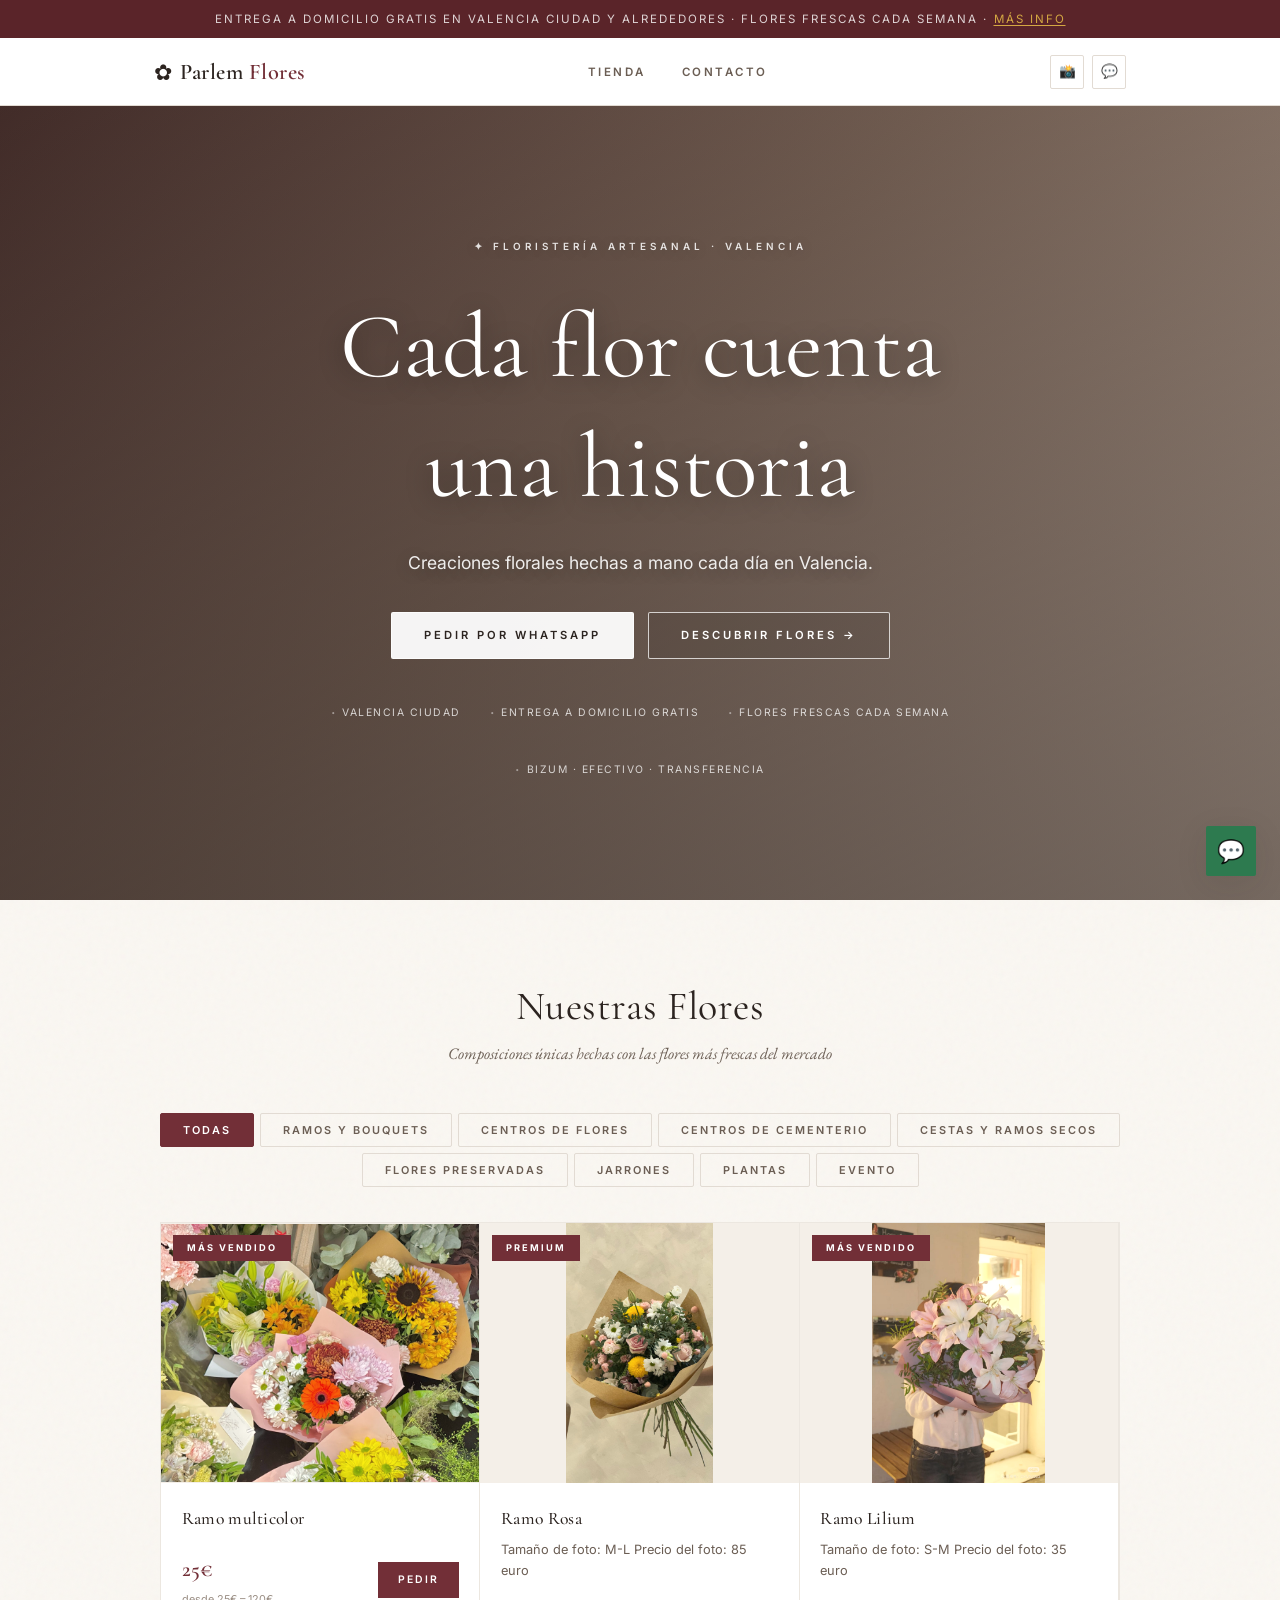
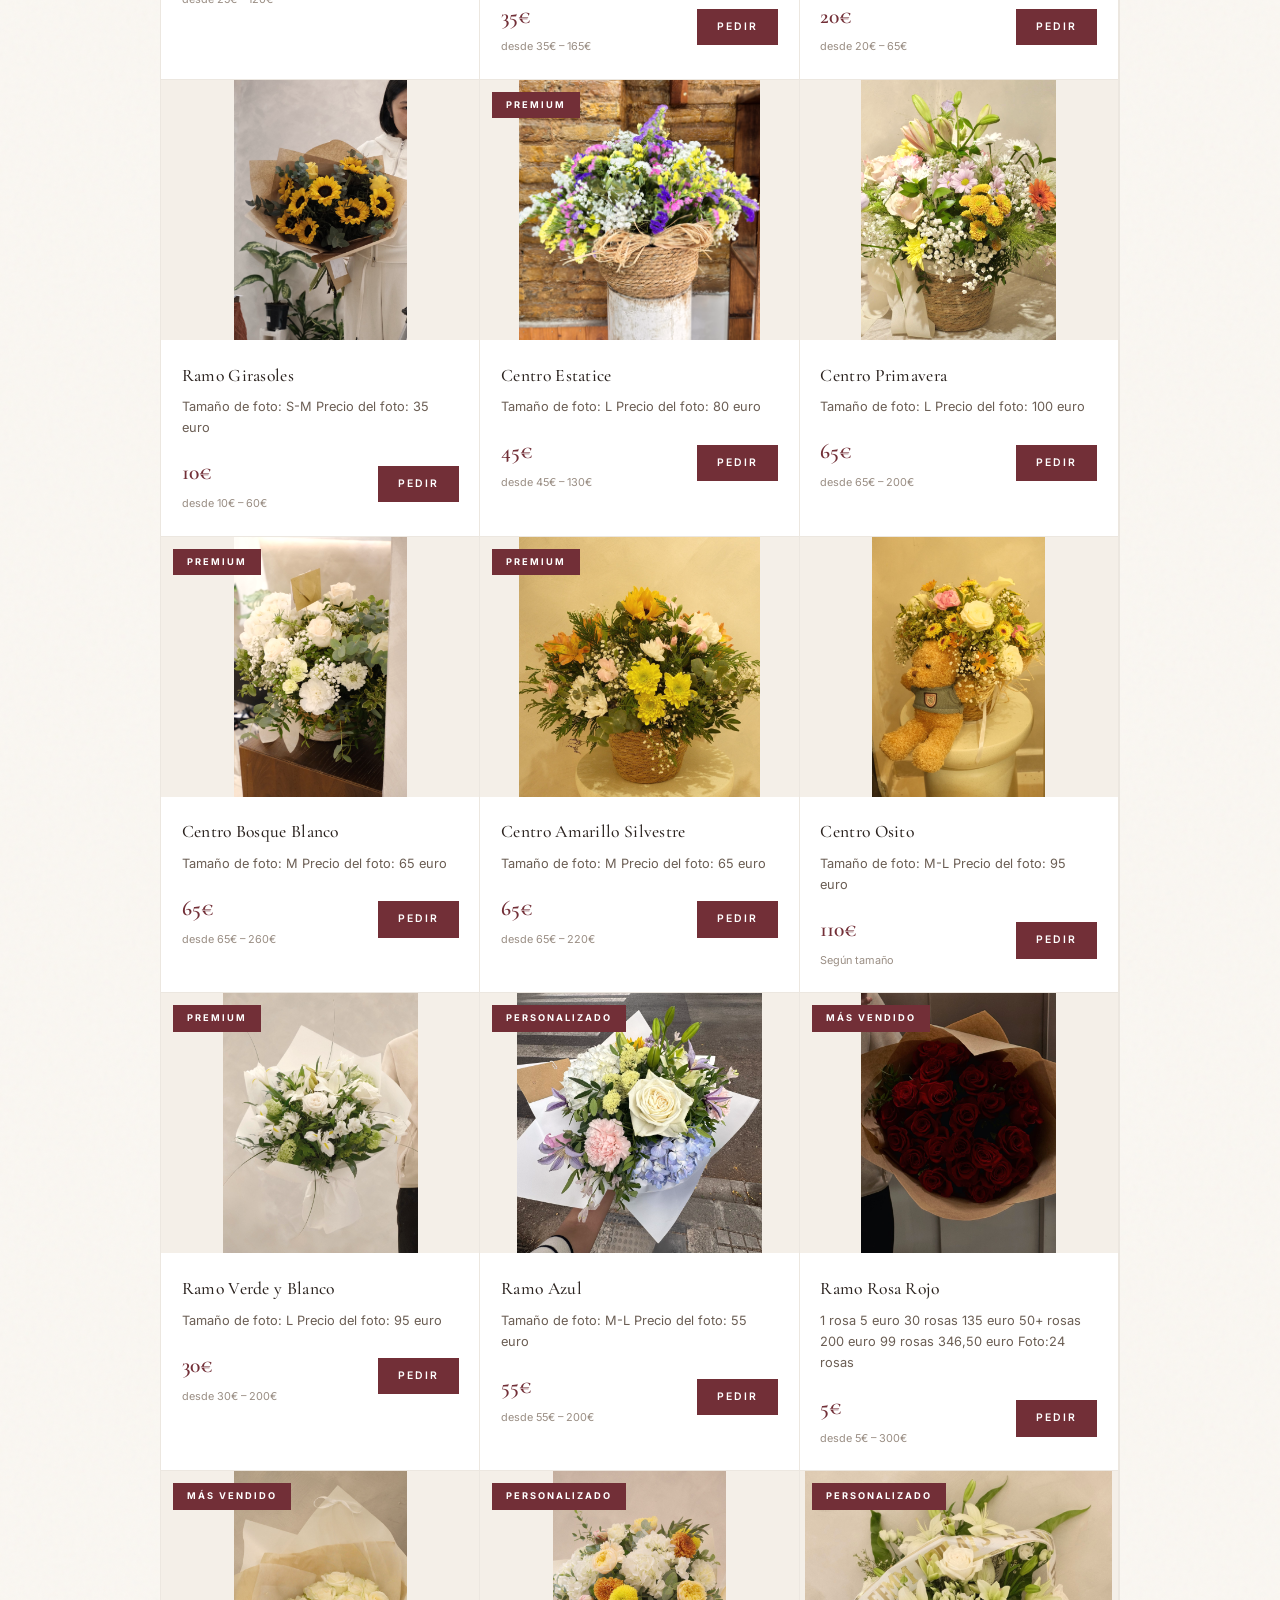
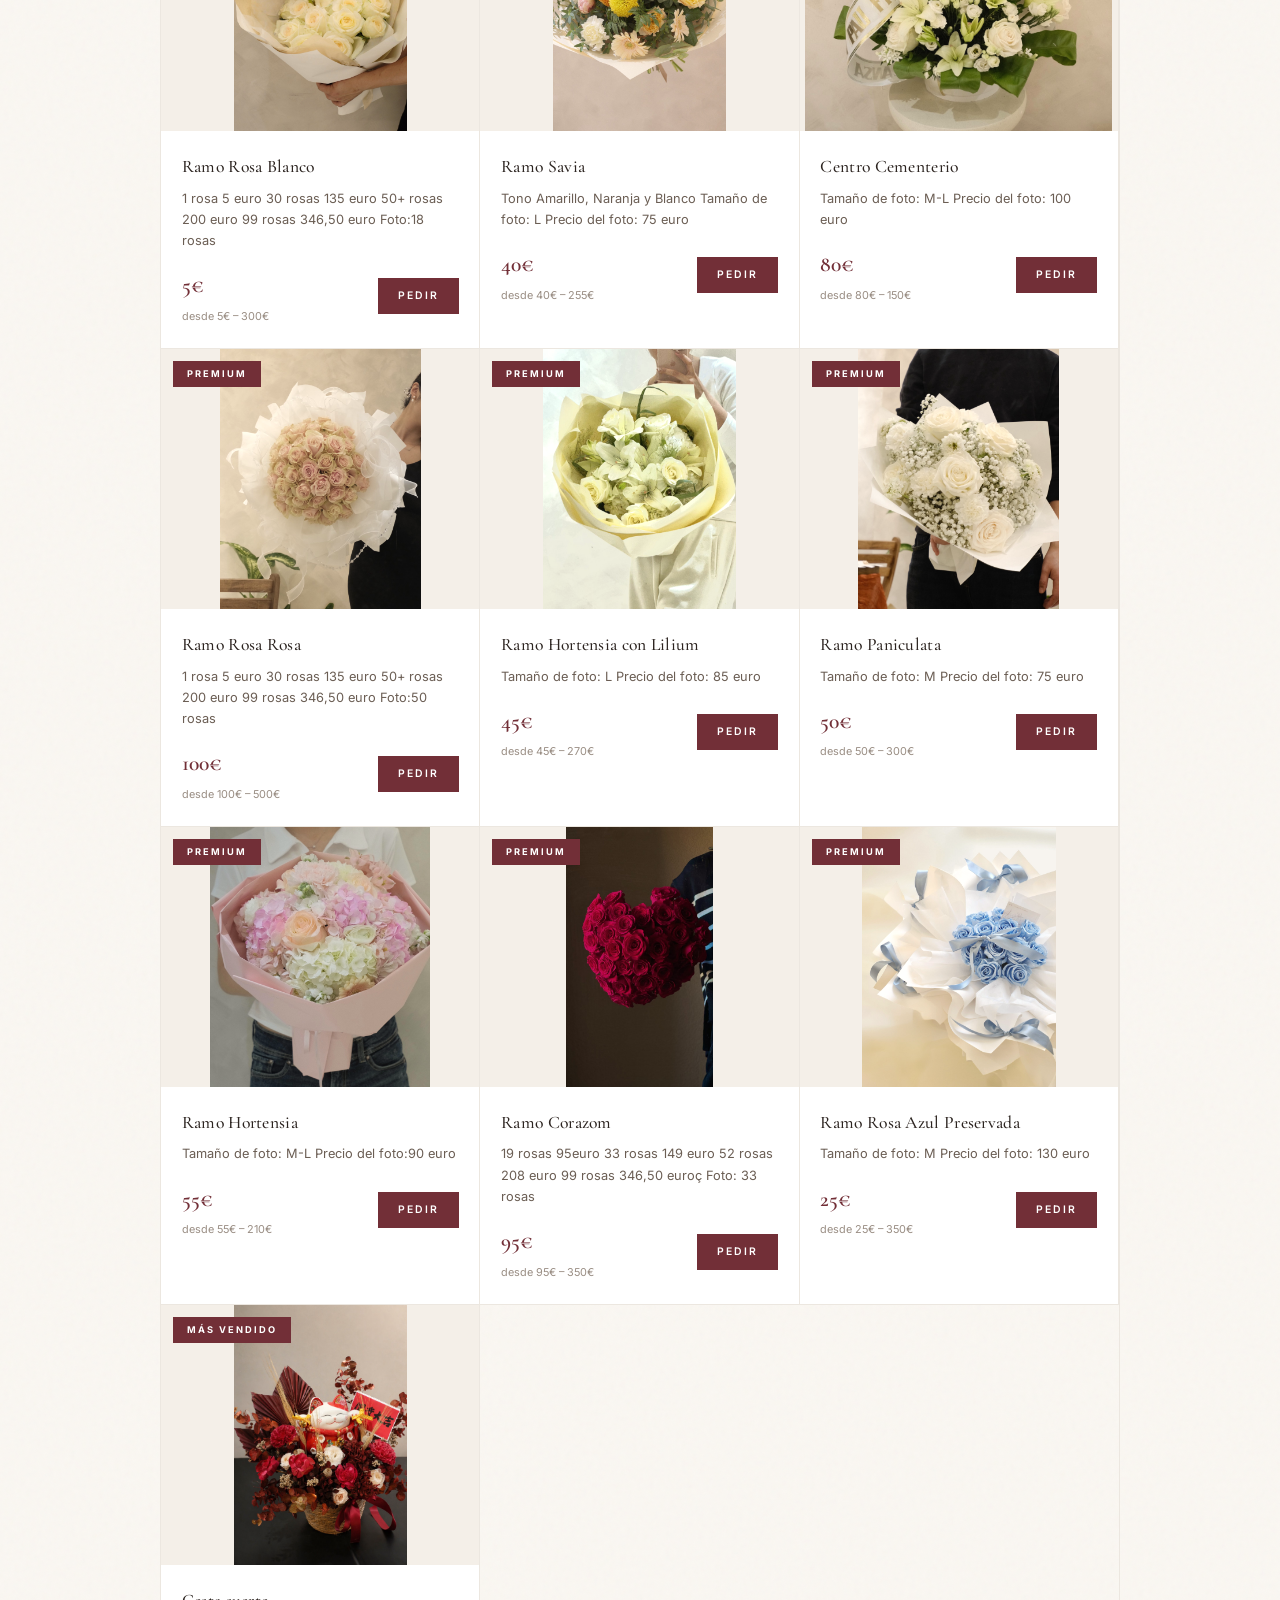
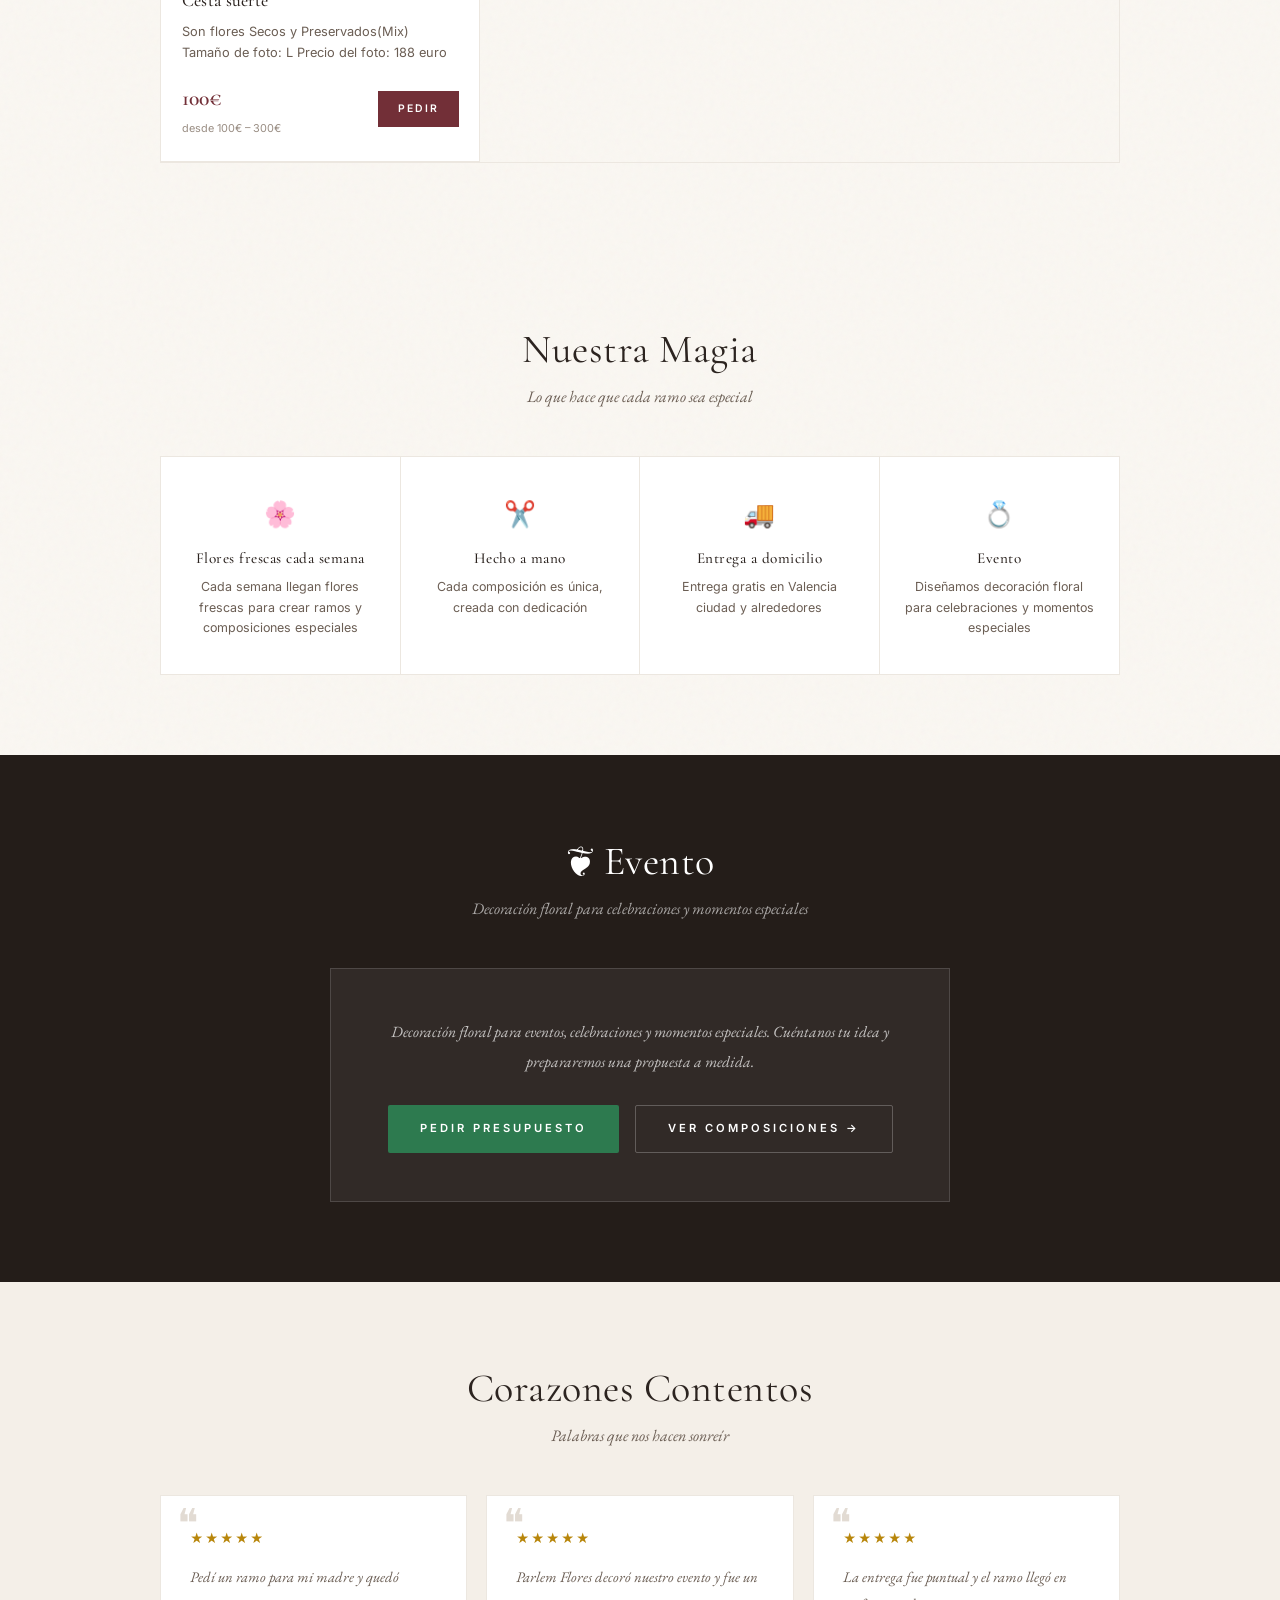
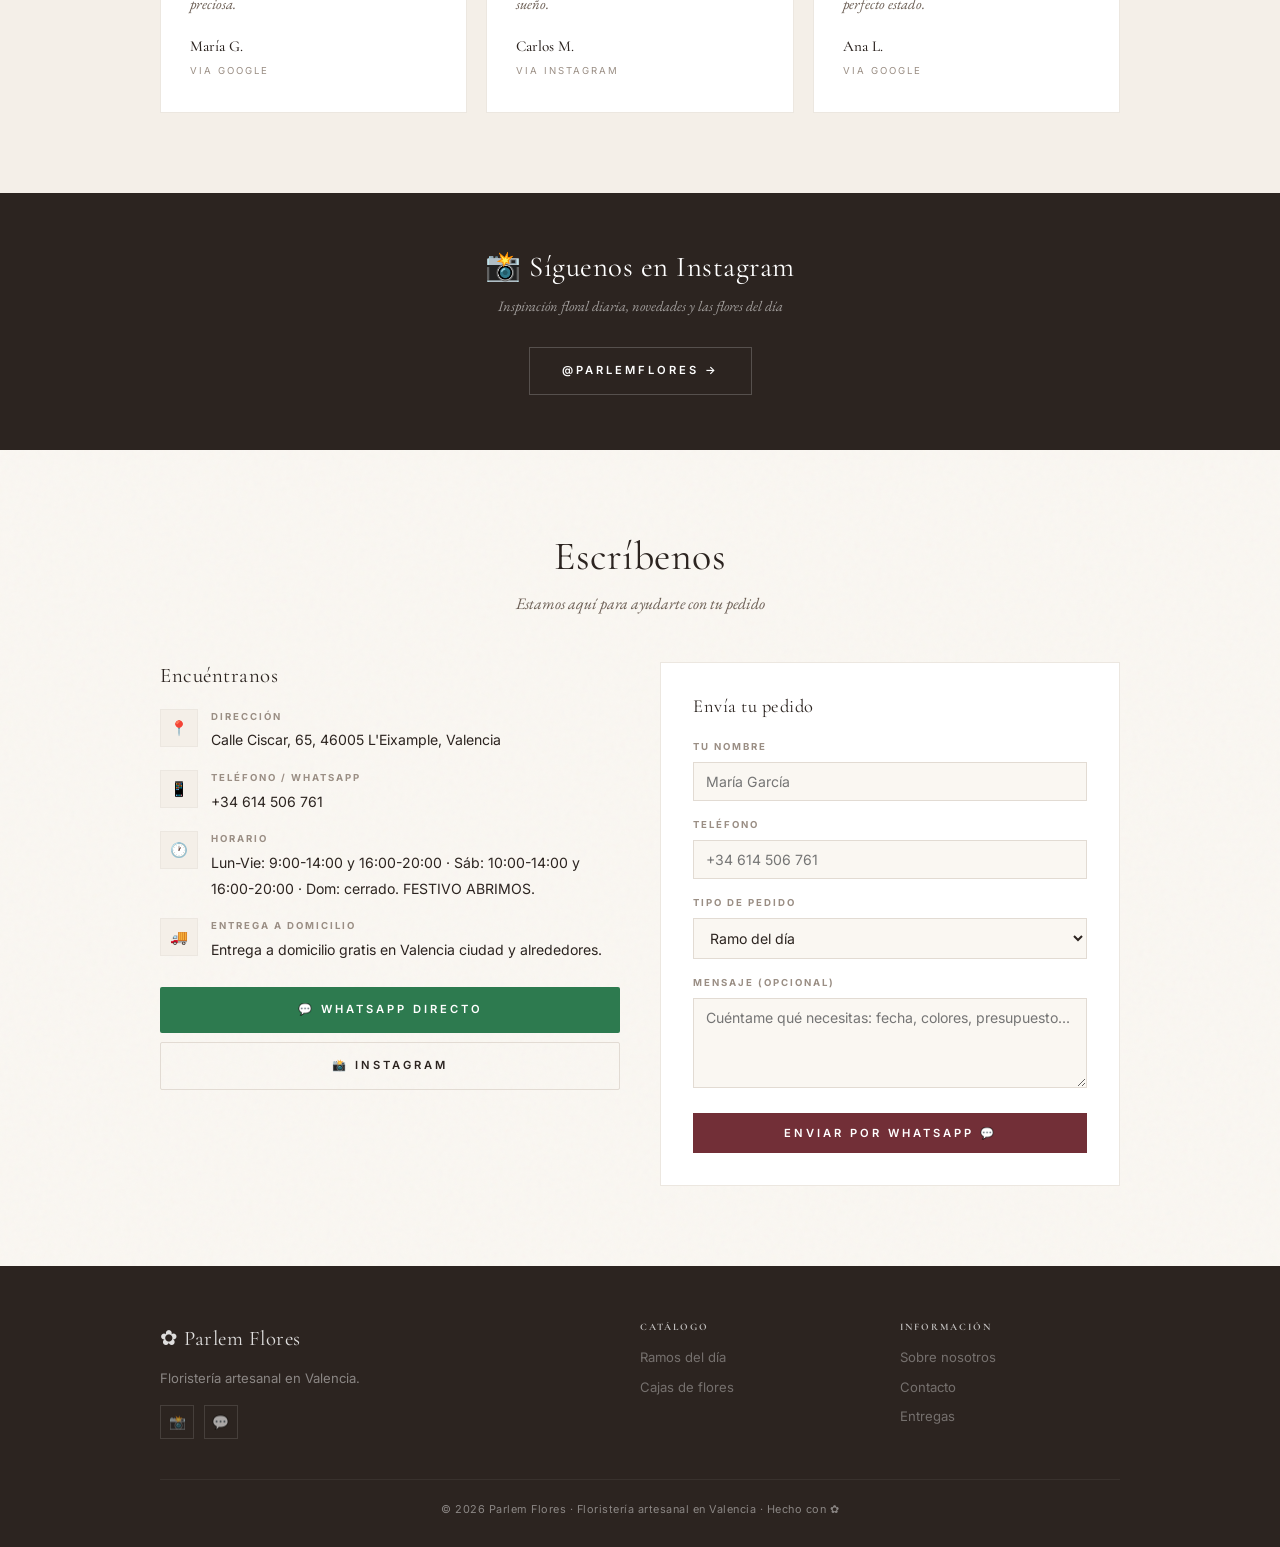
==== commit 1cf17ac6: "Hide seasonal bouquets section from storefront Removed the seasonal section and its references from " ====
--- a/index.html
+++ b/index.html
@@ -93,15 +93,6 @@
   <div class="products-grid" id="products-grid"></div>
 </section>
 
-<!-- ===== SEASONAL ===== -->
-<section class="section section-alt" id="seasonal">
-  <div class="section-header">
-    <h2>Temporada de Ramos</h2>
-    <p>Las flores que la naturaleza nos regala en este momento</p>
-  </div>
-  <div id="seasonal-grid" style="display:grid;grid-template-columns:repeat(auto-fill,minmax(140px,1fr));gap:16px;max-width:900px;margin:0 auto"></div>
-</section>
-
 <!-- ===== SERVICES ===== -->
 <section class="section" id="servicios">
   <div class="section-header">
@@ -287,7 +278,6 @@
       <h4>Catálogo</h4>
       <ul>
         <li><a href="#productos">Ramos del día</a></li>
-        <li><a href="#seasonal">Temporada de Ramos</a></li>
         <li><a href="#productos">Cajas de flores</a></li>
       </ul>
     </div>
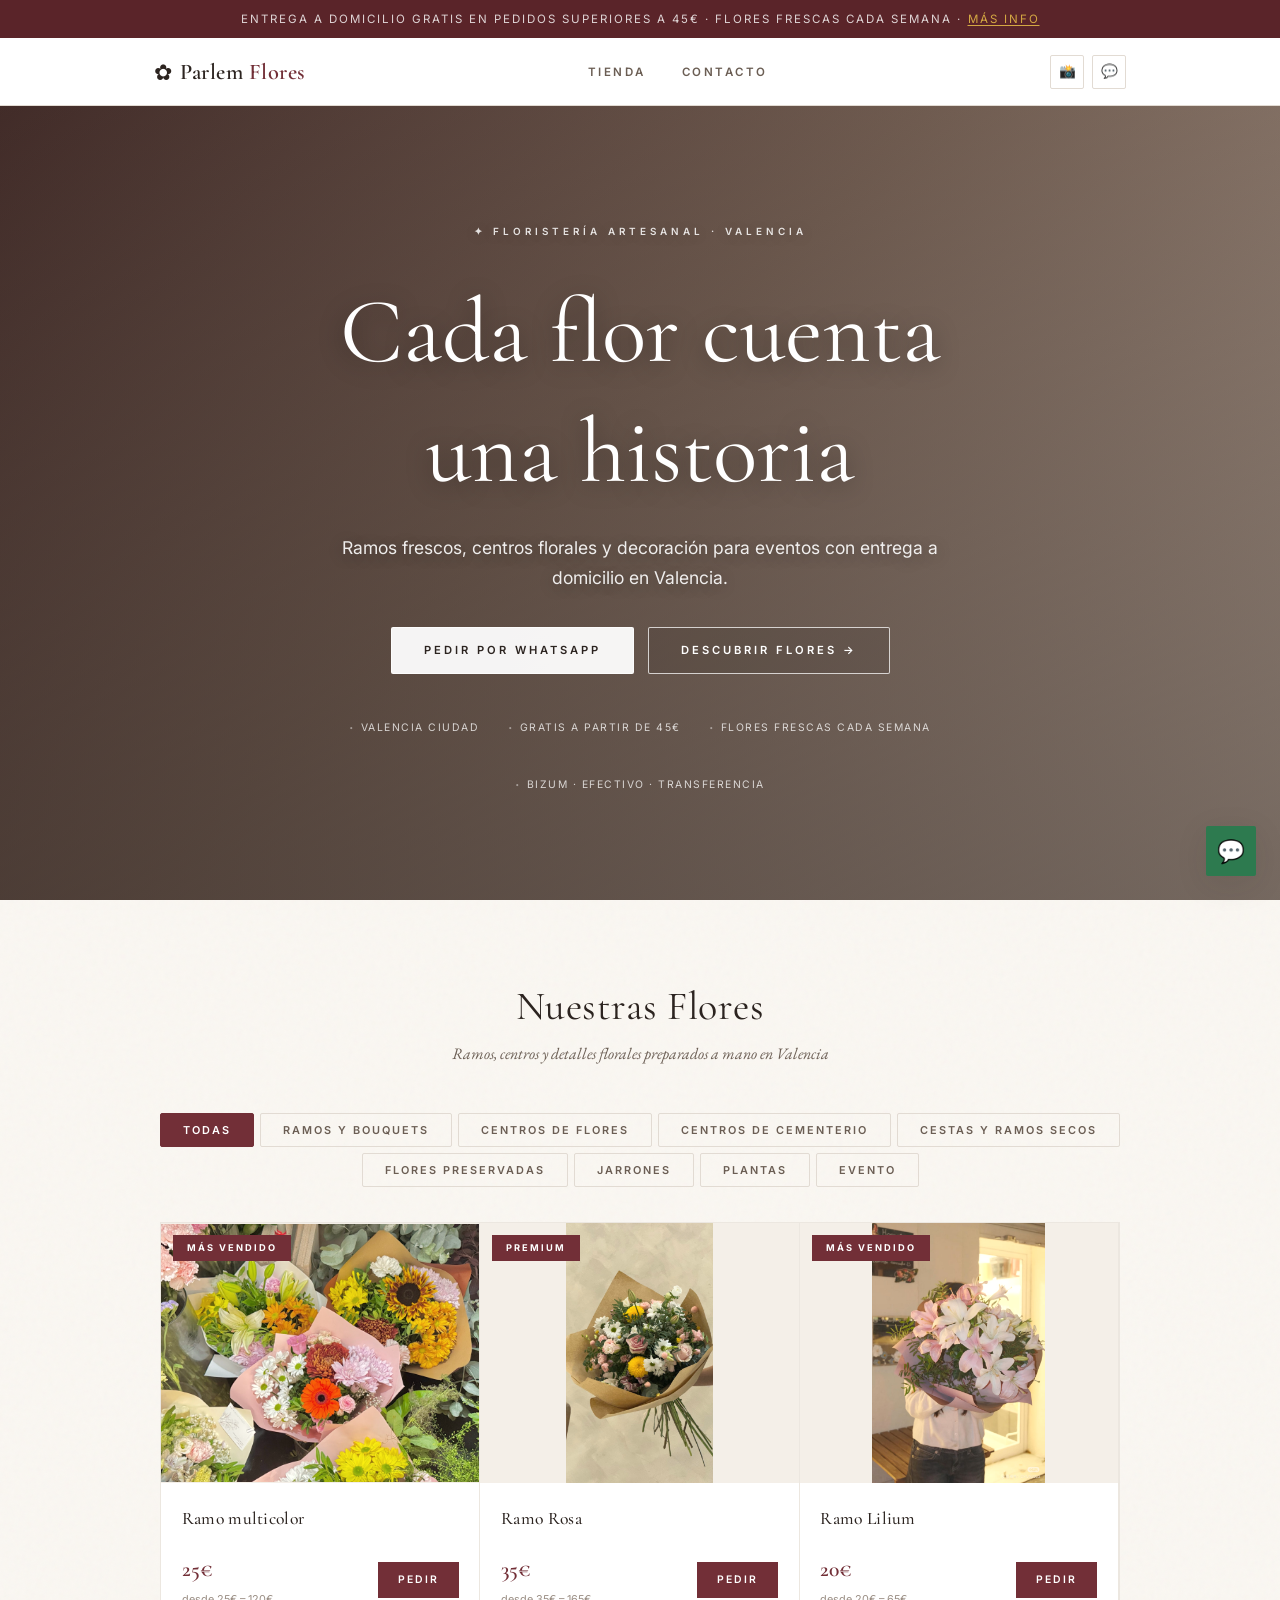
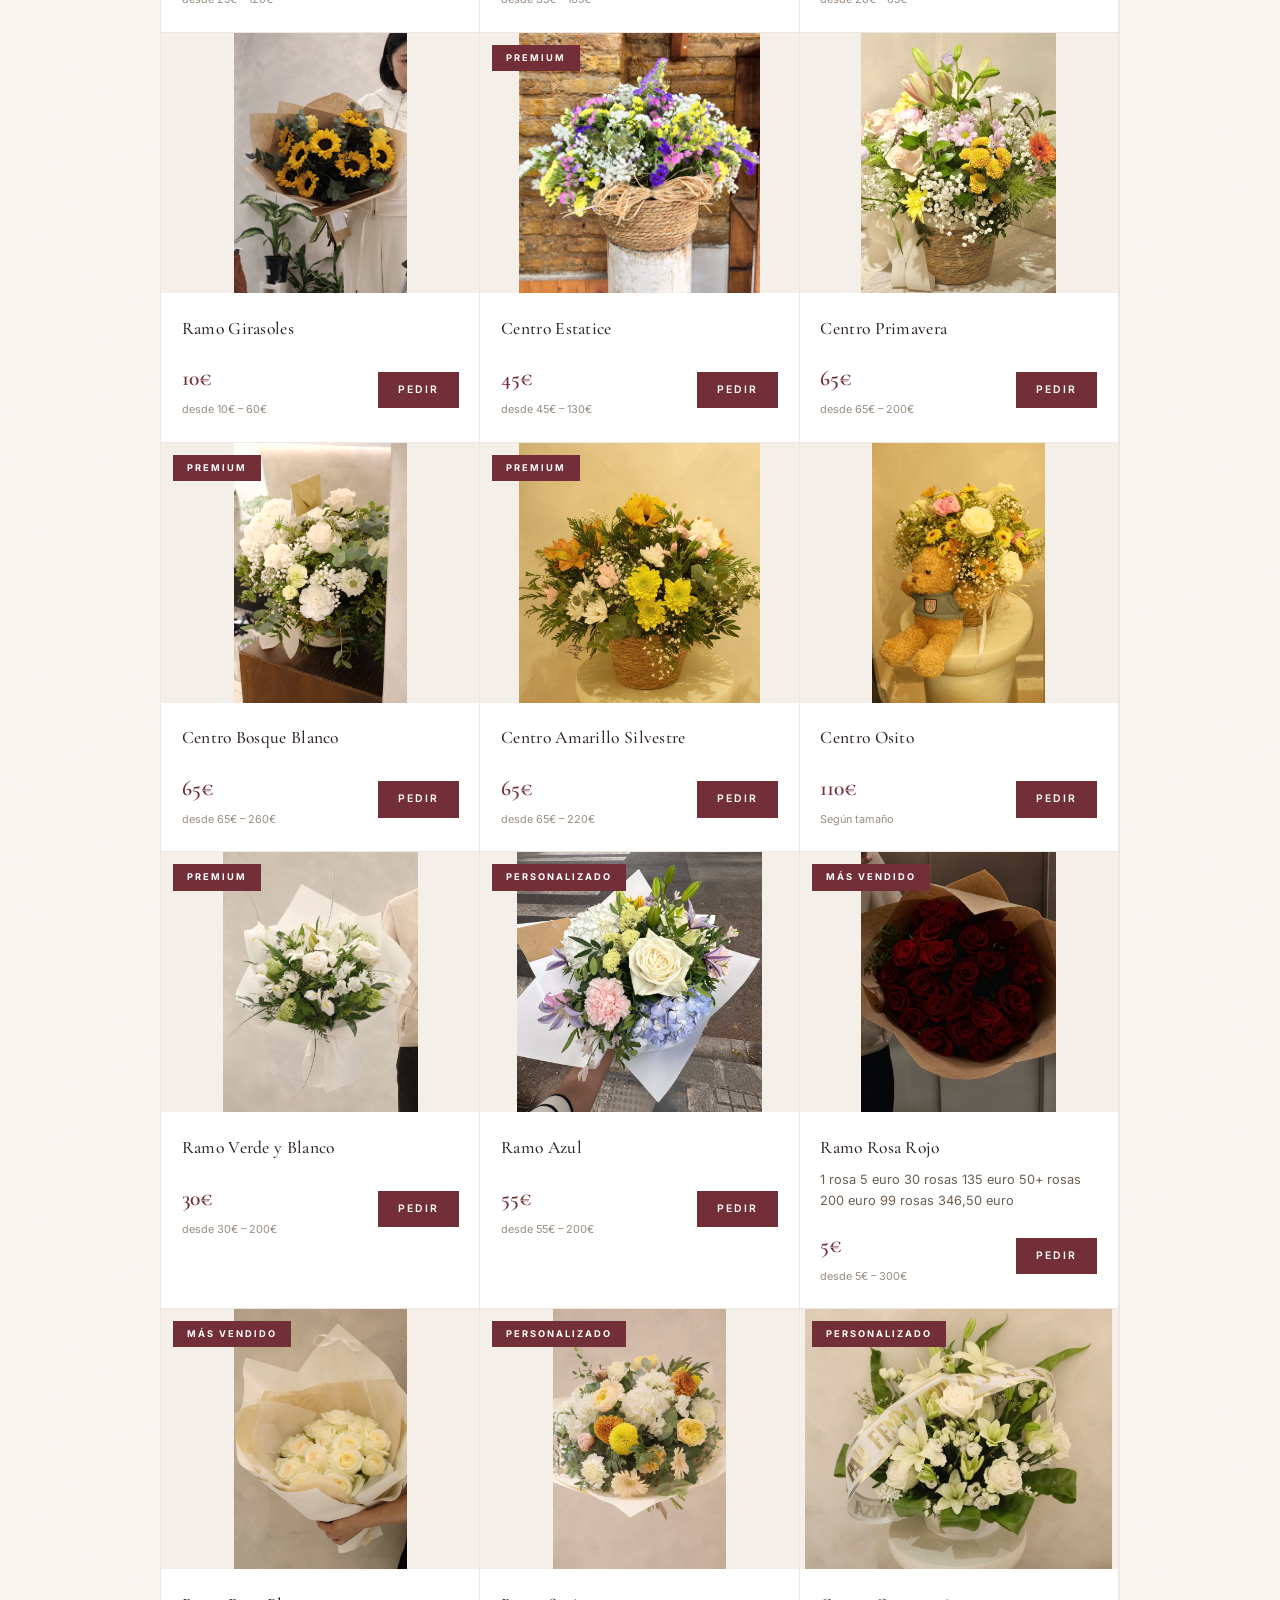
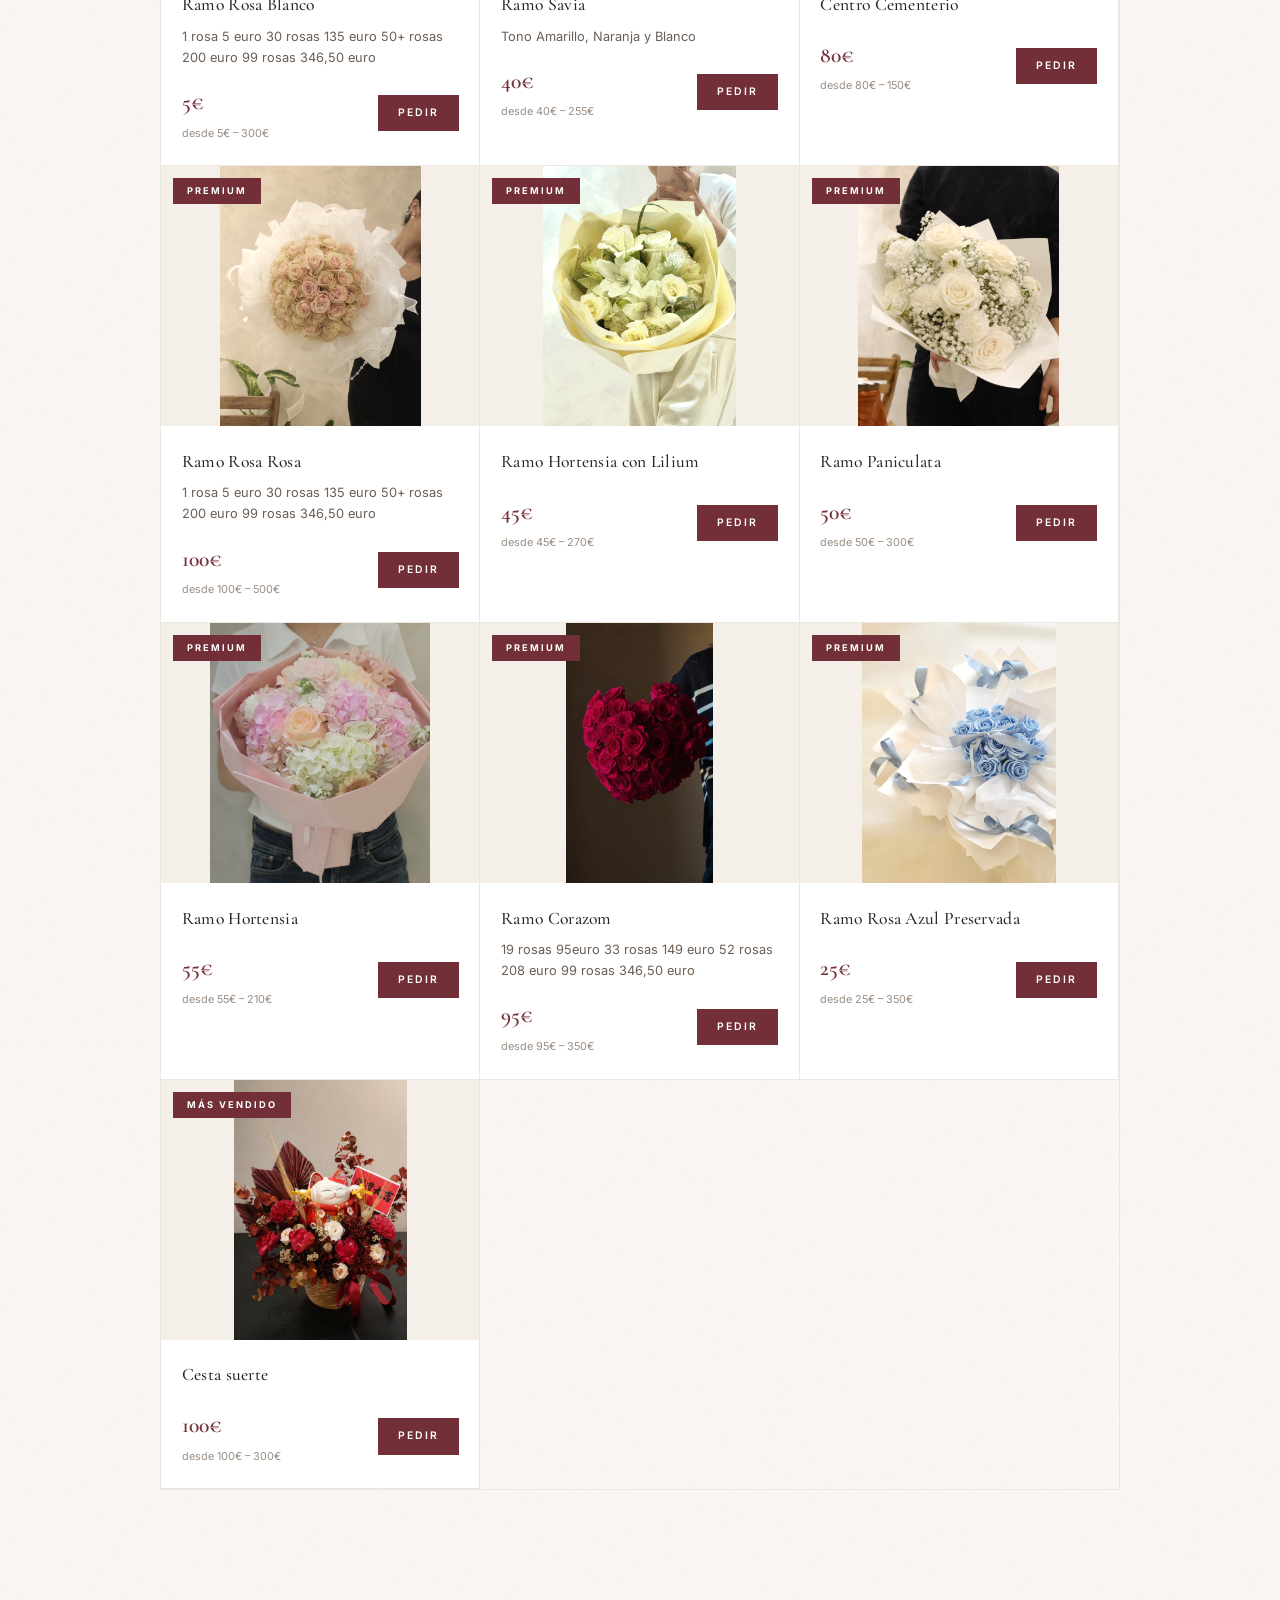
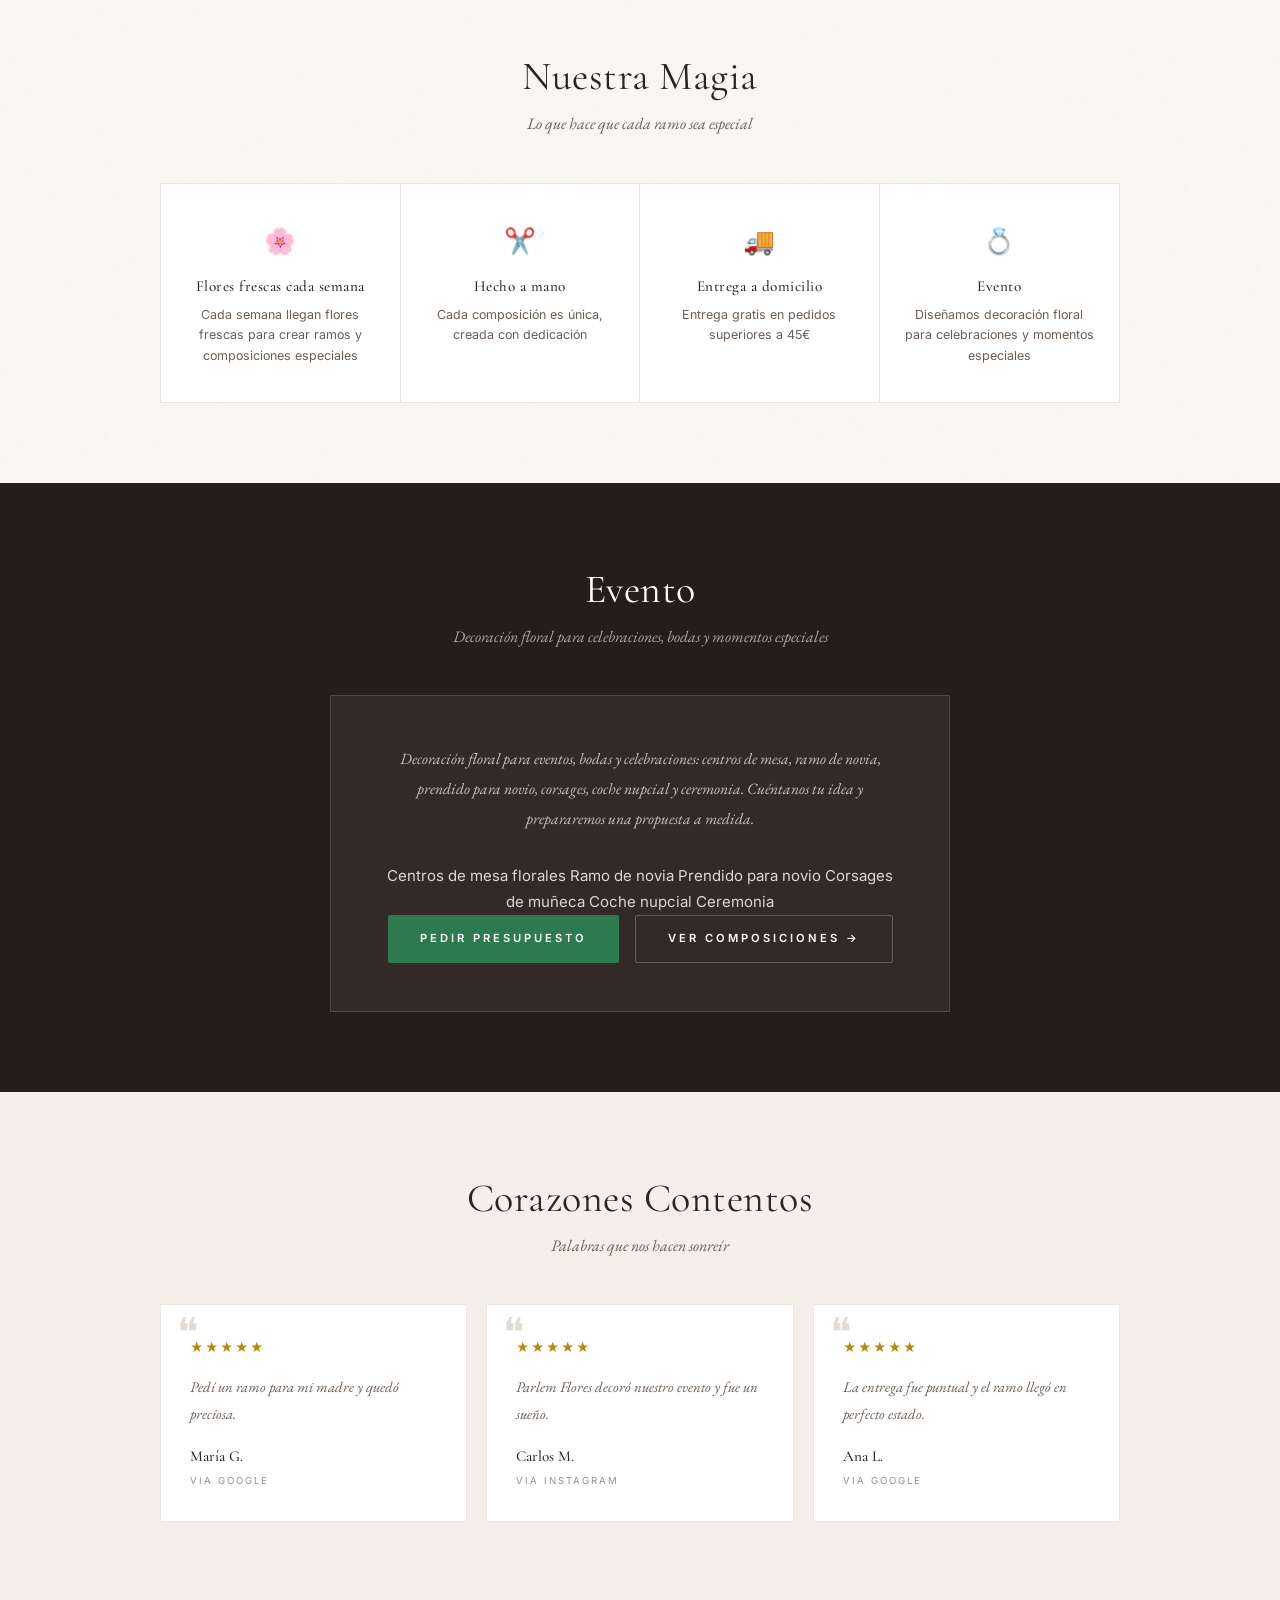
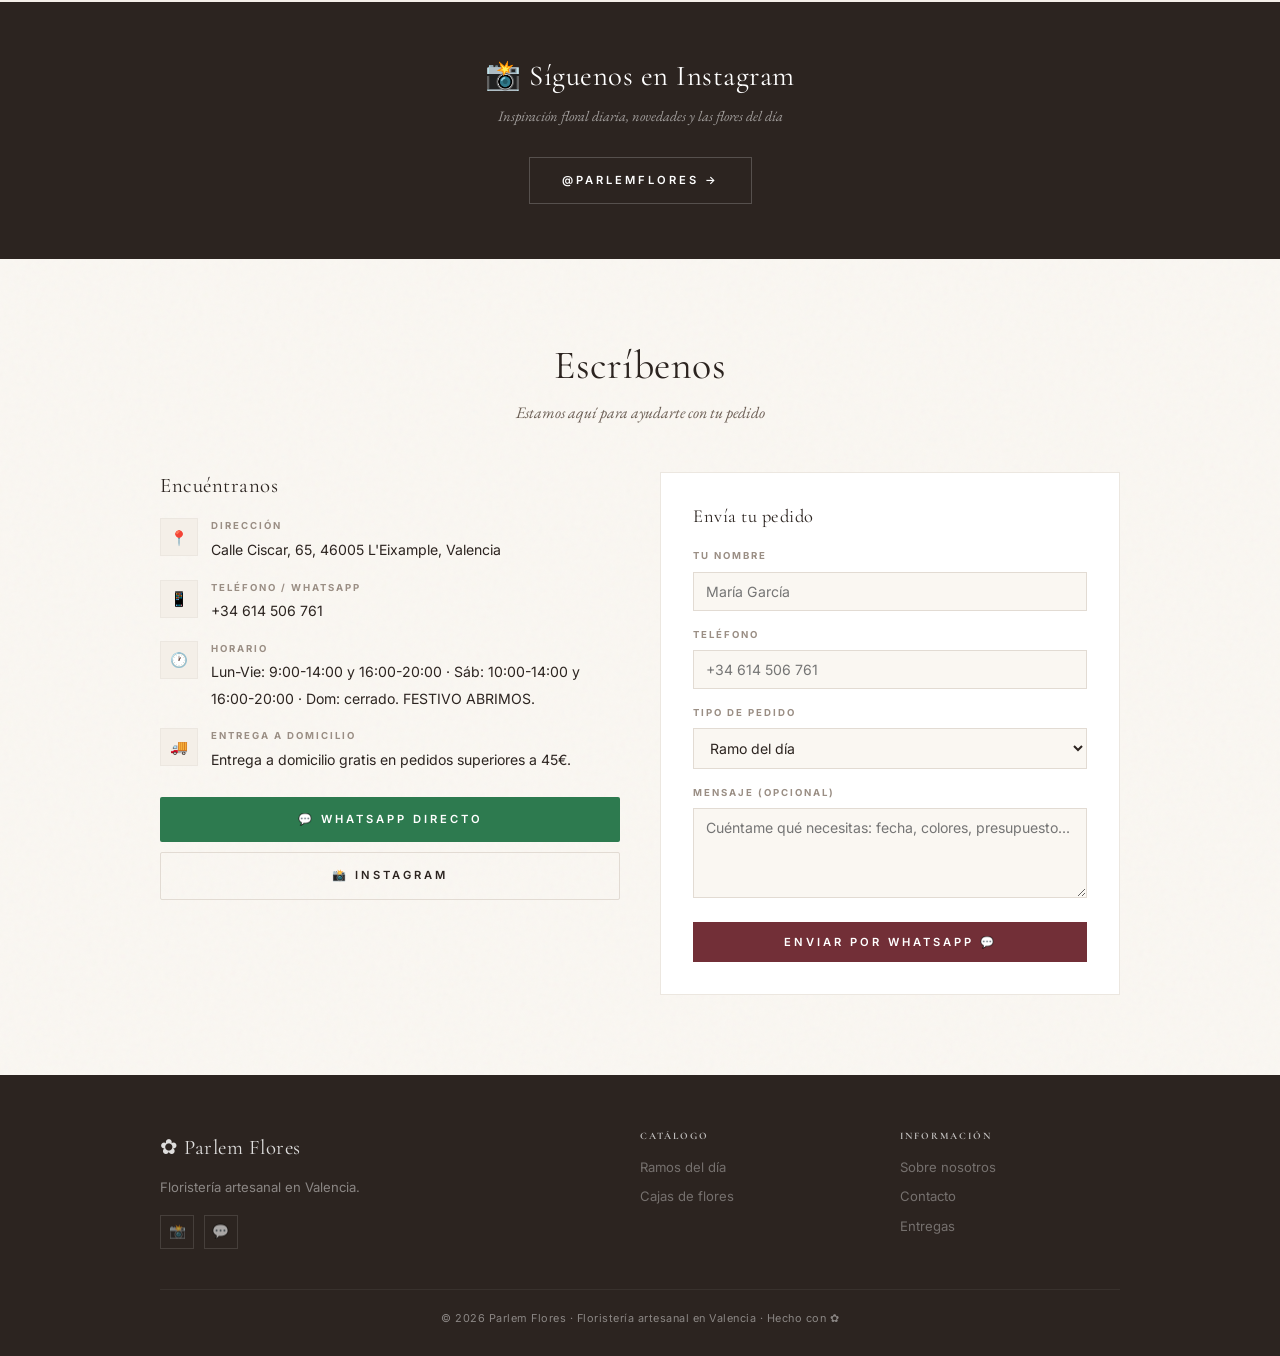
==== commit 0e6796a4: "Improve storefront sections" ====
--- a/index.html
+++ b/index.html
@@ -63,7 +63,7 @@
   <div class="hero-content">
     <div class="hero-badge" id="hero-badge">✿ Floristería Artesanal · Valencia</div>
     <h1 id="hero-title">Cada flor cuenta <em>una historia</em></h1>
-    <p class="hero-subtitle" id="hero-subtitle">Creaciones florales hechas a mano cada día en Valencia. Sorprende con algo único, pensado desde el corazón.</p>
+    <p class="hero-subtitle" id="hero-subtitle">Ramos frescos, centros florales y decoración para eventos con entrega a domicilio en Valencia.</p>
     <div class="hero-buttons">
       <a id="wa-link" href="#" target="_blank" class="btn btn-primary">
         PEDIR POR WHATSAPP
@@ -86,7 +86,7 @@
 <section class="section" id="productos">
   <div class="section-header">
     <h2>Nuestras Flores</h2>
-    <p>Composiciones únicas hechas con las flores más frescas del mercado</p>
+    <p>Ramos, centros y detalles florales preparados a mano en Valencia</p>
   </div>
   <div class="category-tabs" id="category-tabs"></div>
   <div class="subcategory-tabs" id="subcategory-tabs"></div>
@@ -155,11 +155,19 @@
 <!-- ===== EVENTS ===== -->
 <section class="section" id="eventos">
   <div class="section-header">
-    <h2>❦ Evento</h2>
-    <p>Decoración floral para celebraciones y momentos especiales</p>
+    <h2>Evento</h2>
+    <p>Decoración floral para celebraciones, bodas y momentos especiales</p>
   </div>
   <div class="wedding-card">
     <p id="wedding-text">Decoración floral para eventos, celebraciones y momentos especiales. Cuéntanos tu idea y prepararemos una propuesta a medida.</p>
+    <div class="event-service-list" aria-label="Servicios para eventos">
+      <span>Centros de mesa florales</span>
+      <span>Ramo de novia</span>
+      <span>Prendido para novio</span>
+      <span>Corsages de muñeca</span>
+      <span>Coche nupcial</span>
+      <span>Ceremonia</span>
+    </div>
     <div style="display:flex;gap:1rem;justify-content:center;flex-wrap:wrap">
       <a id="wedding-wa" href="#" target="_blank" class="btn btn-whatsapp" onclick="openWeddingWA(event)">
         PEDIR PRESUPUESTO
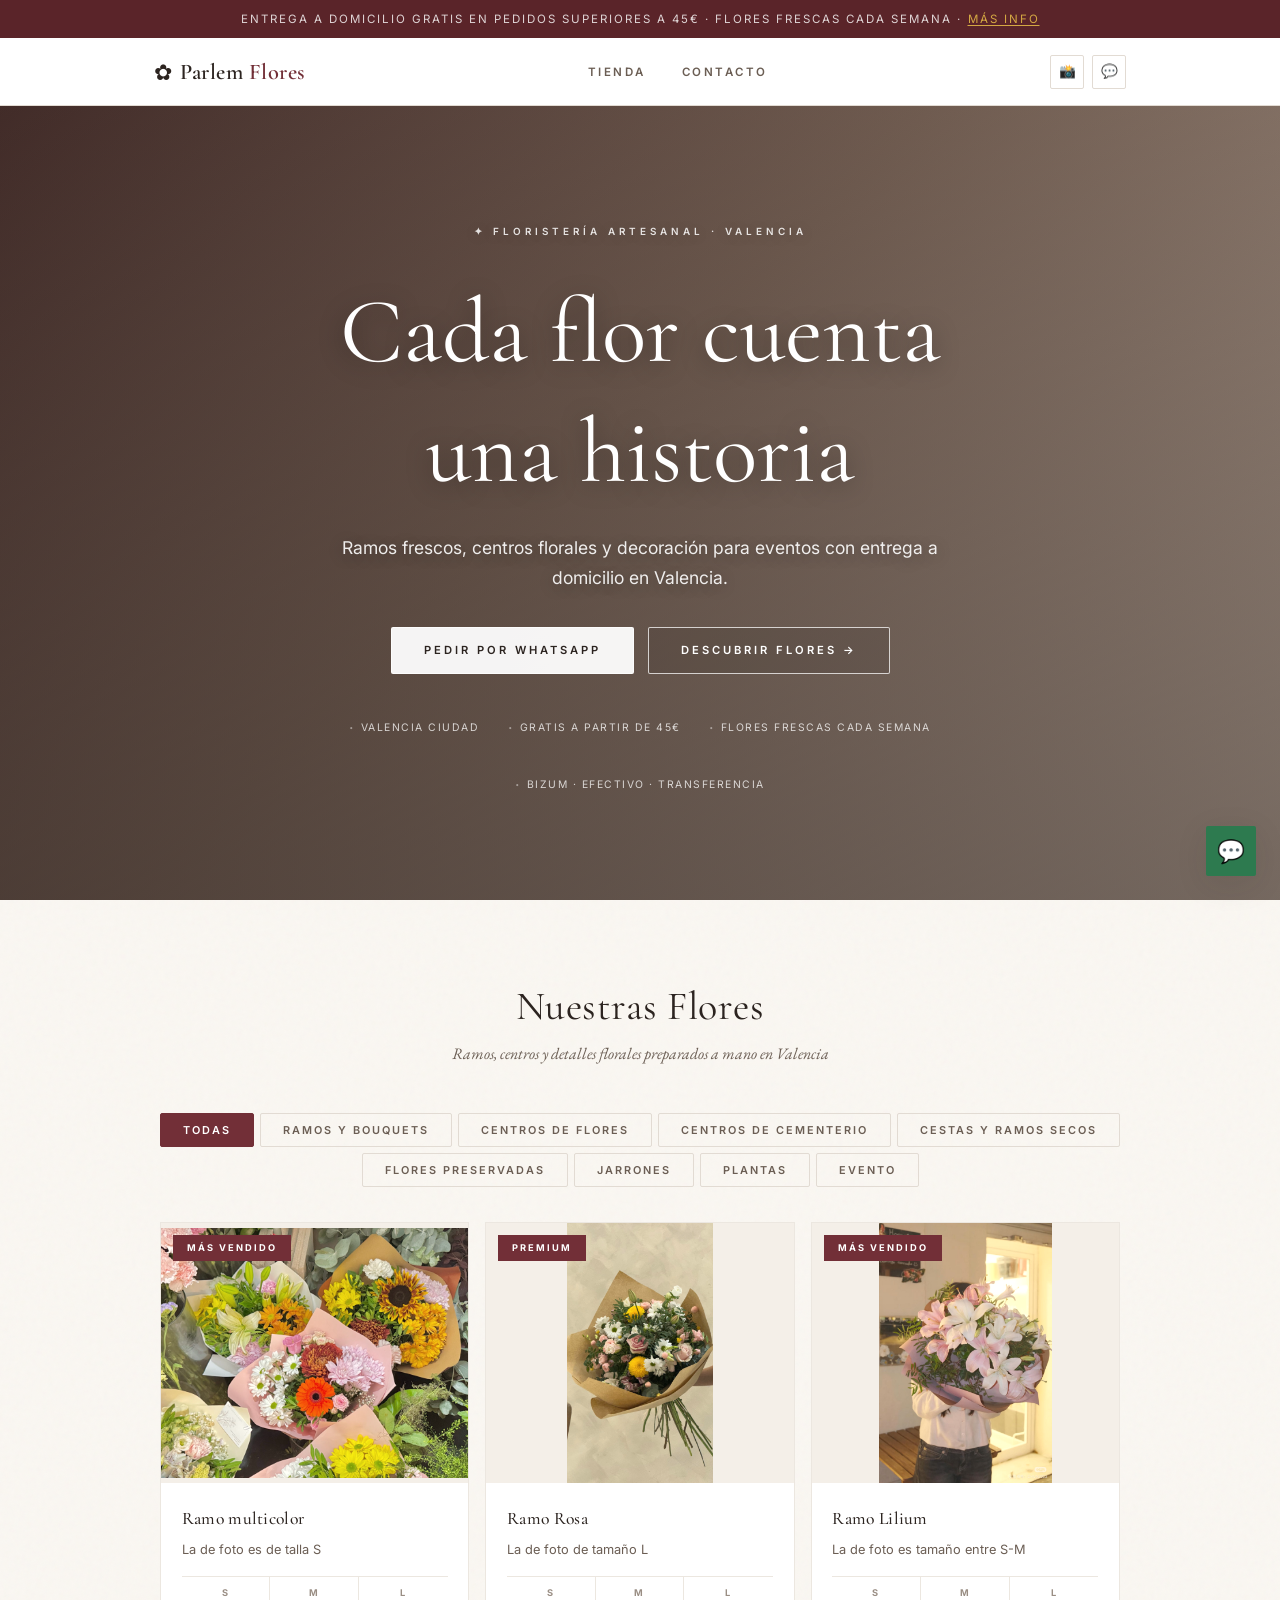
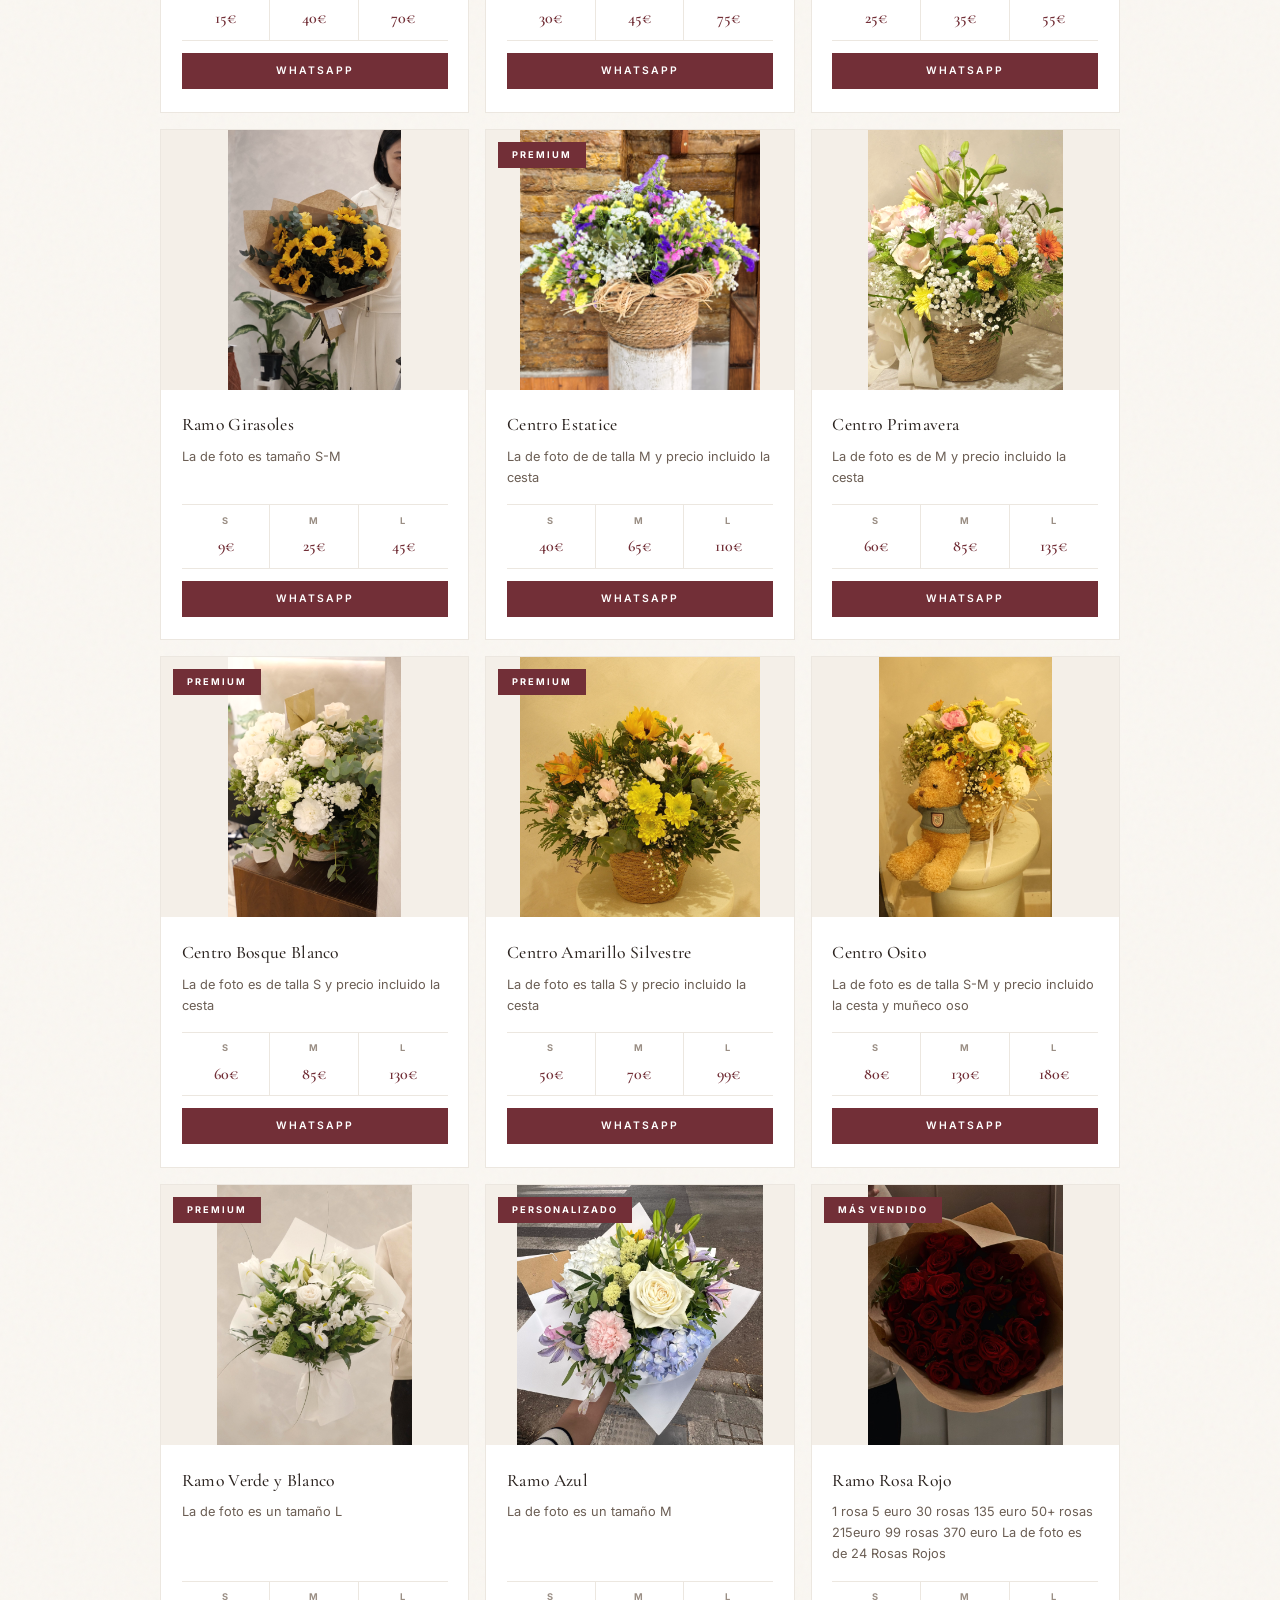
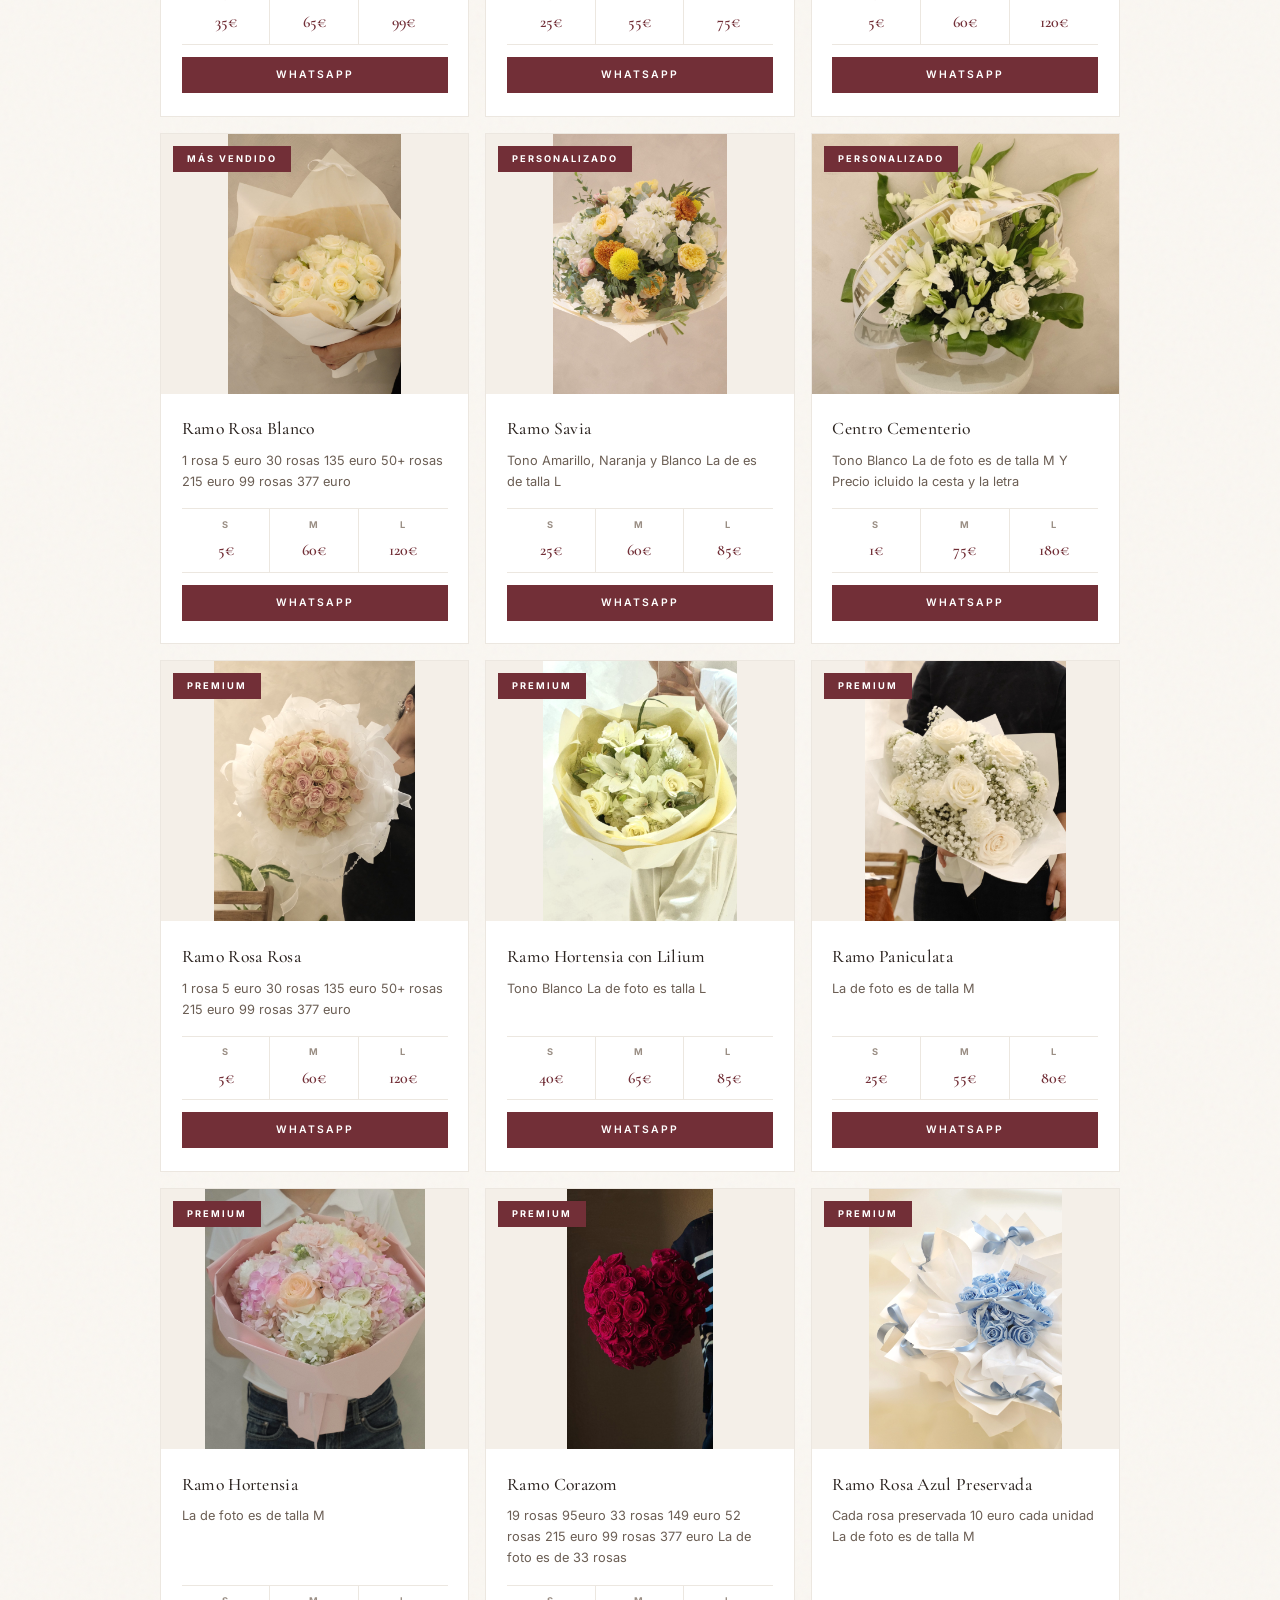
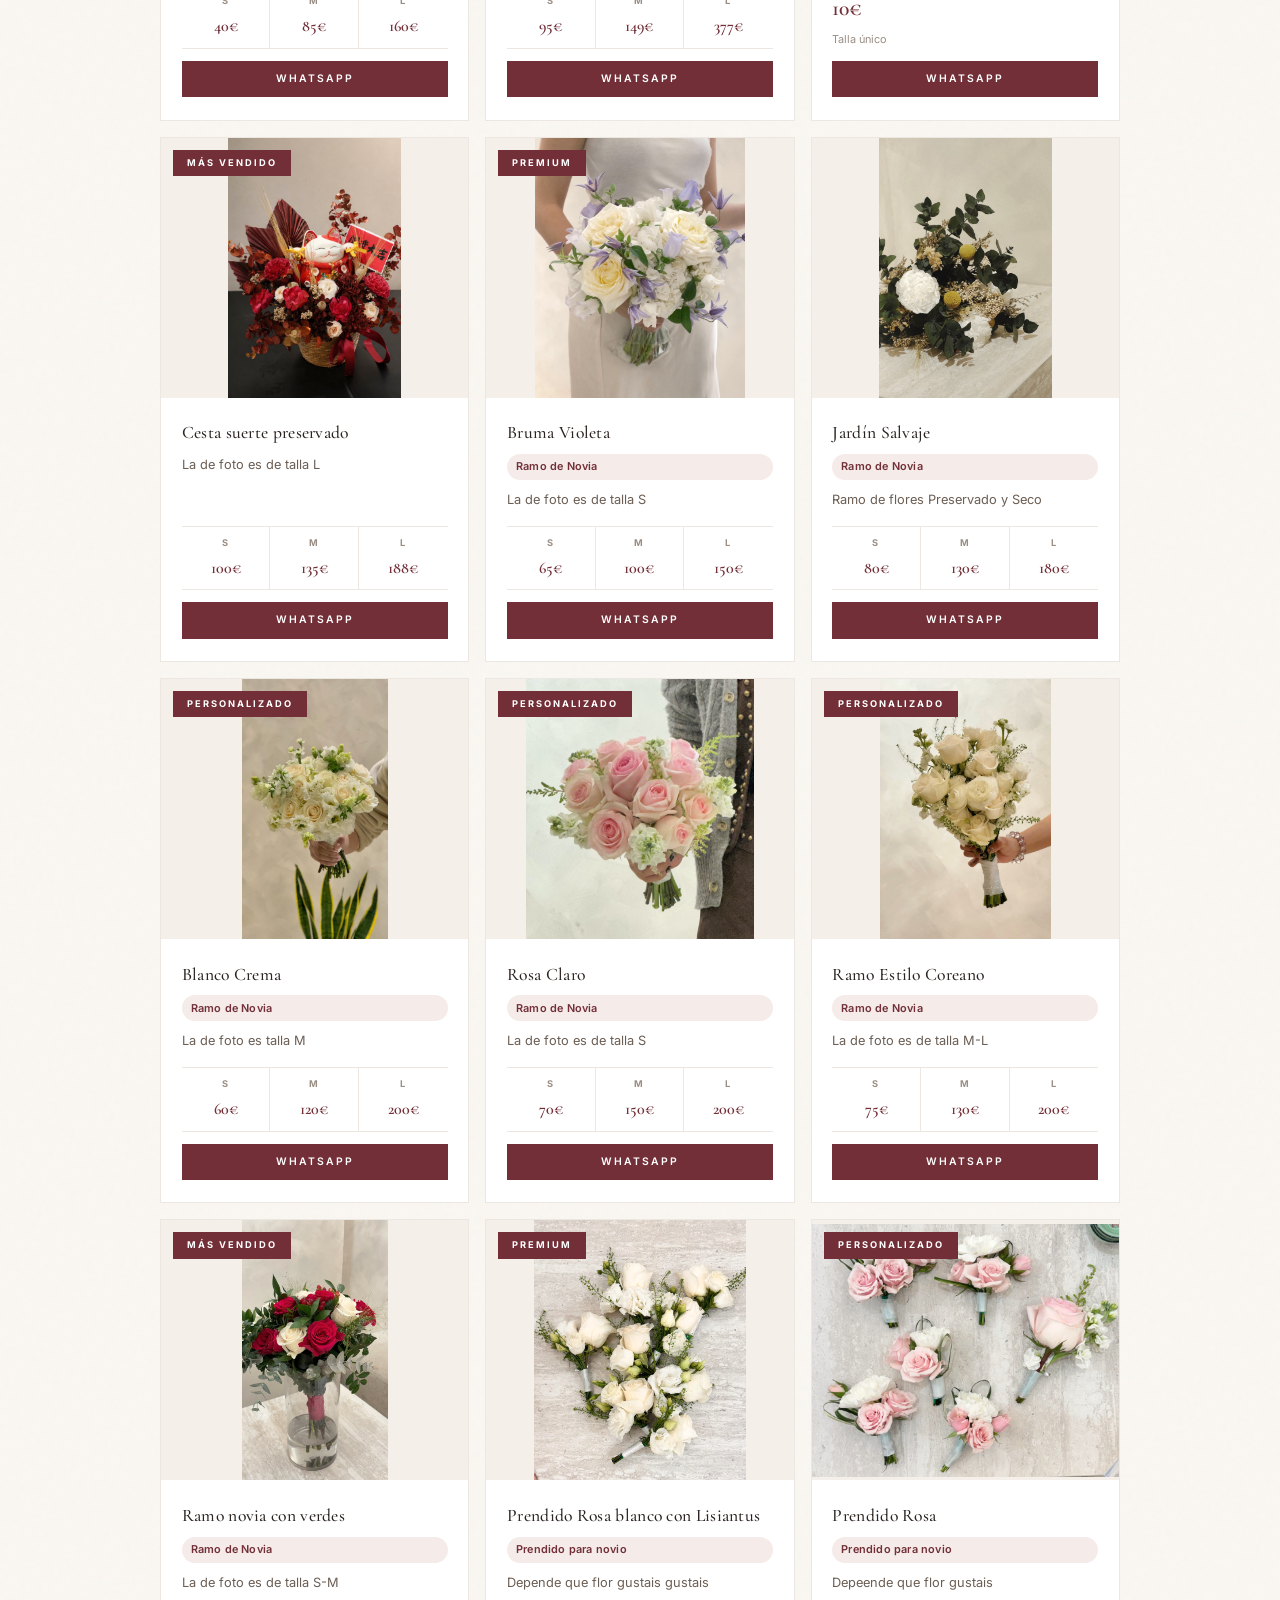
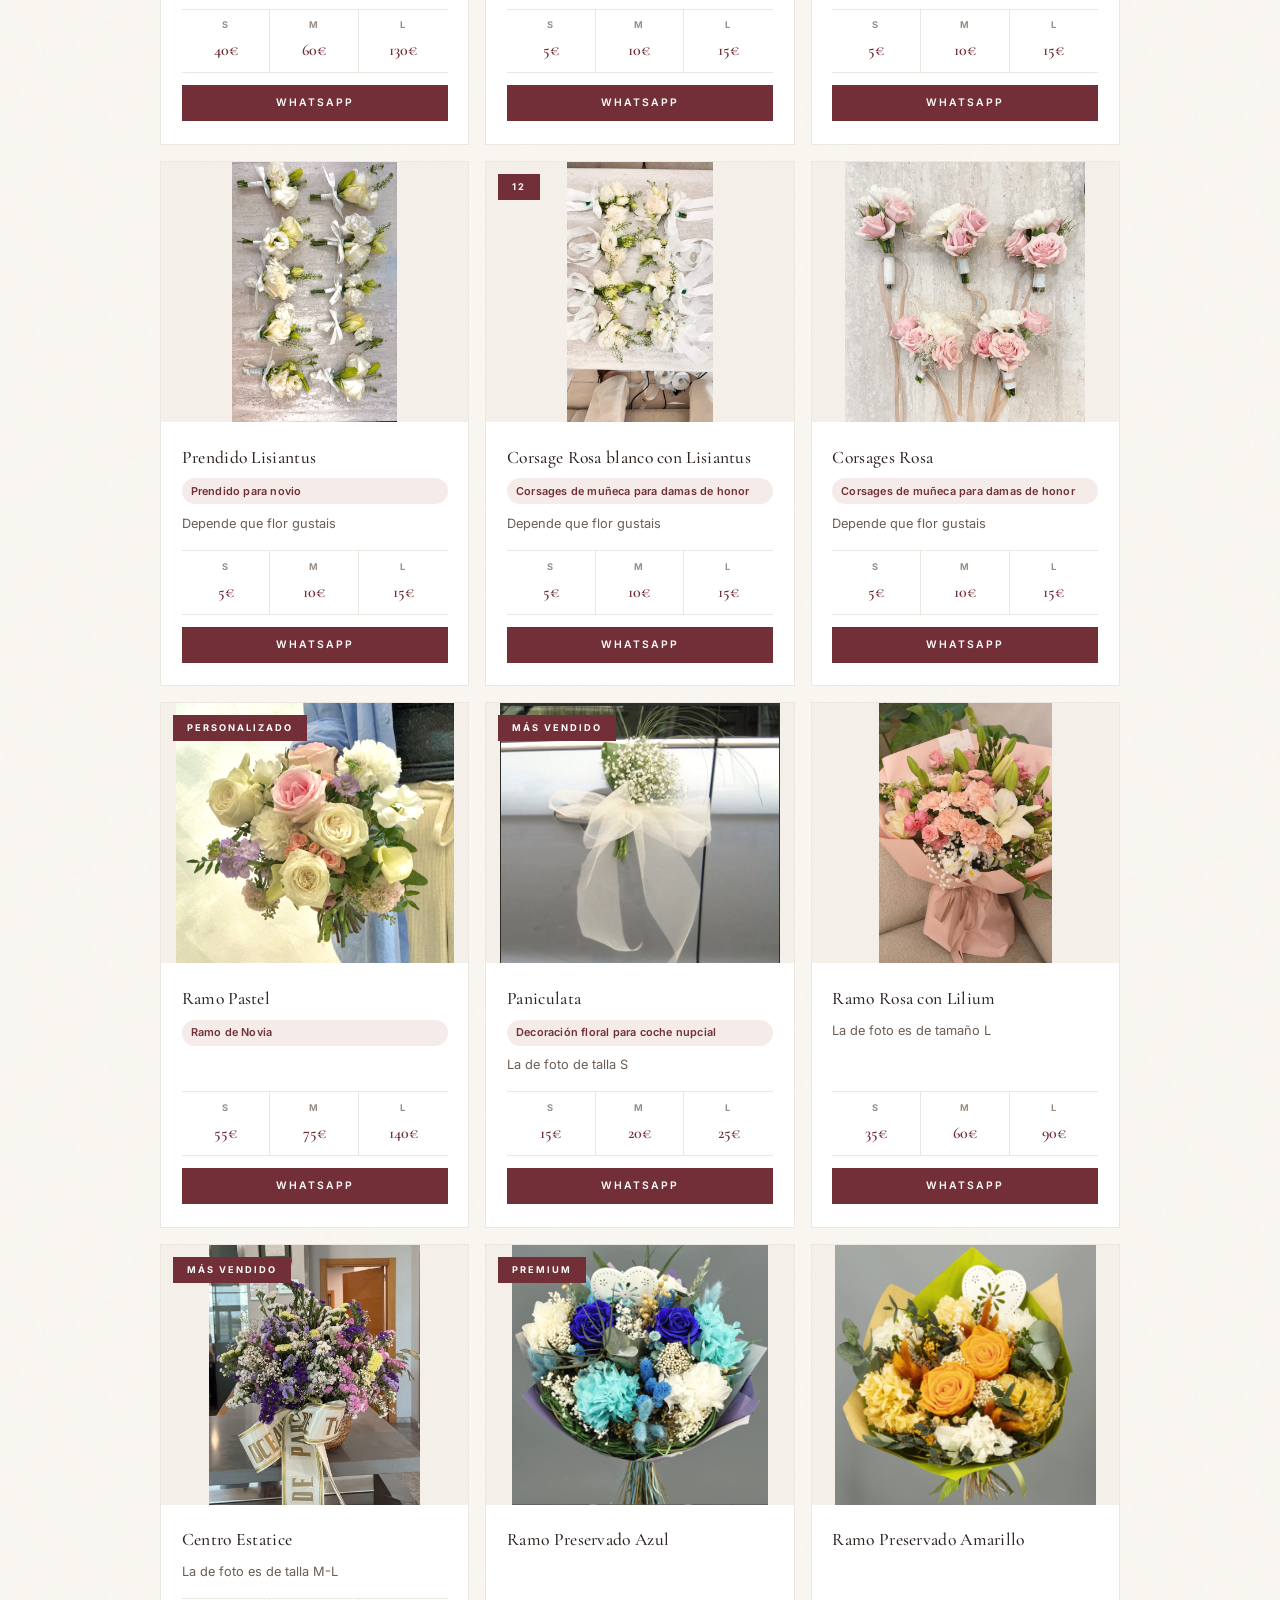
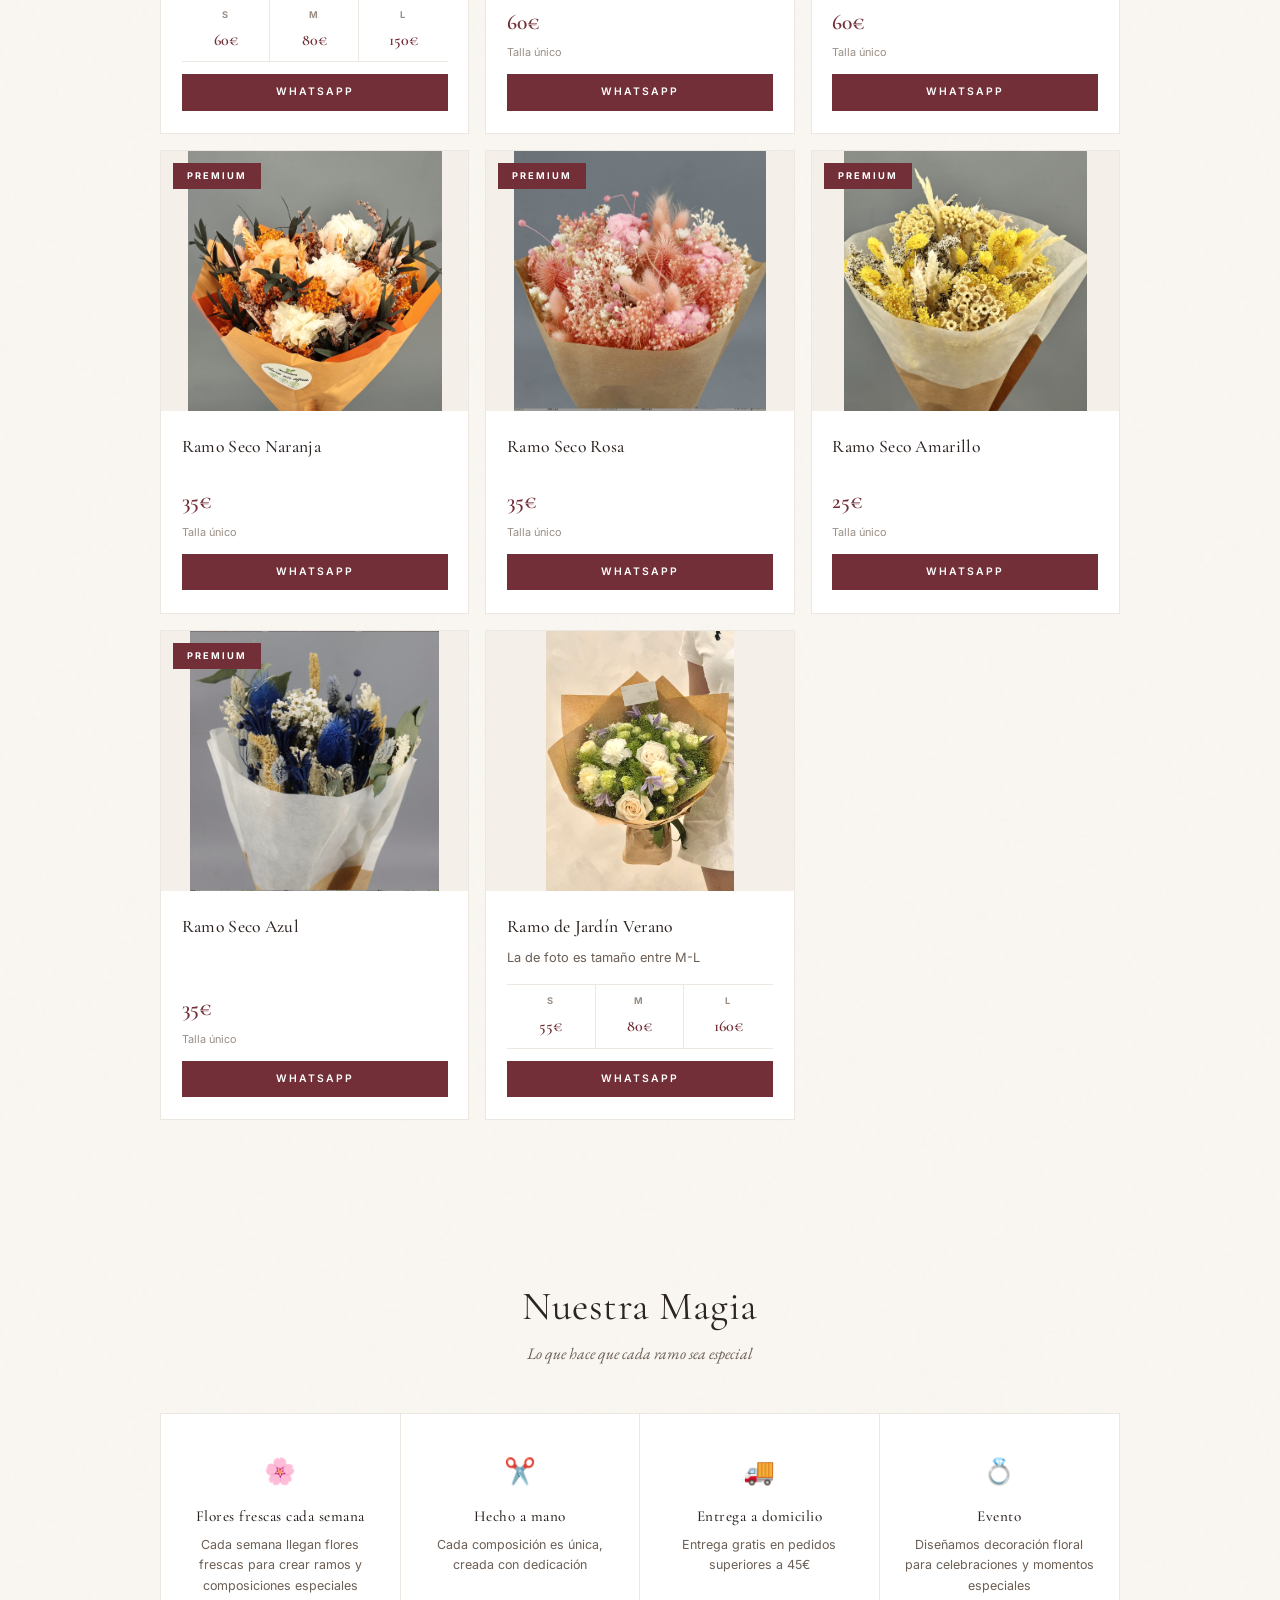
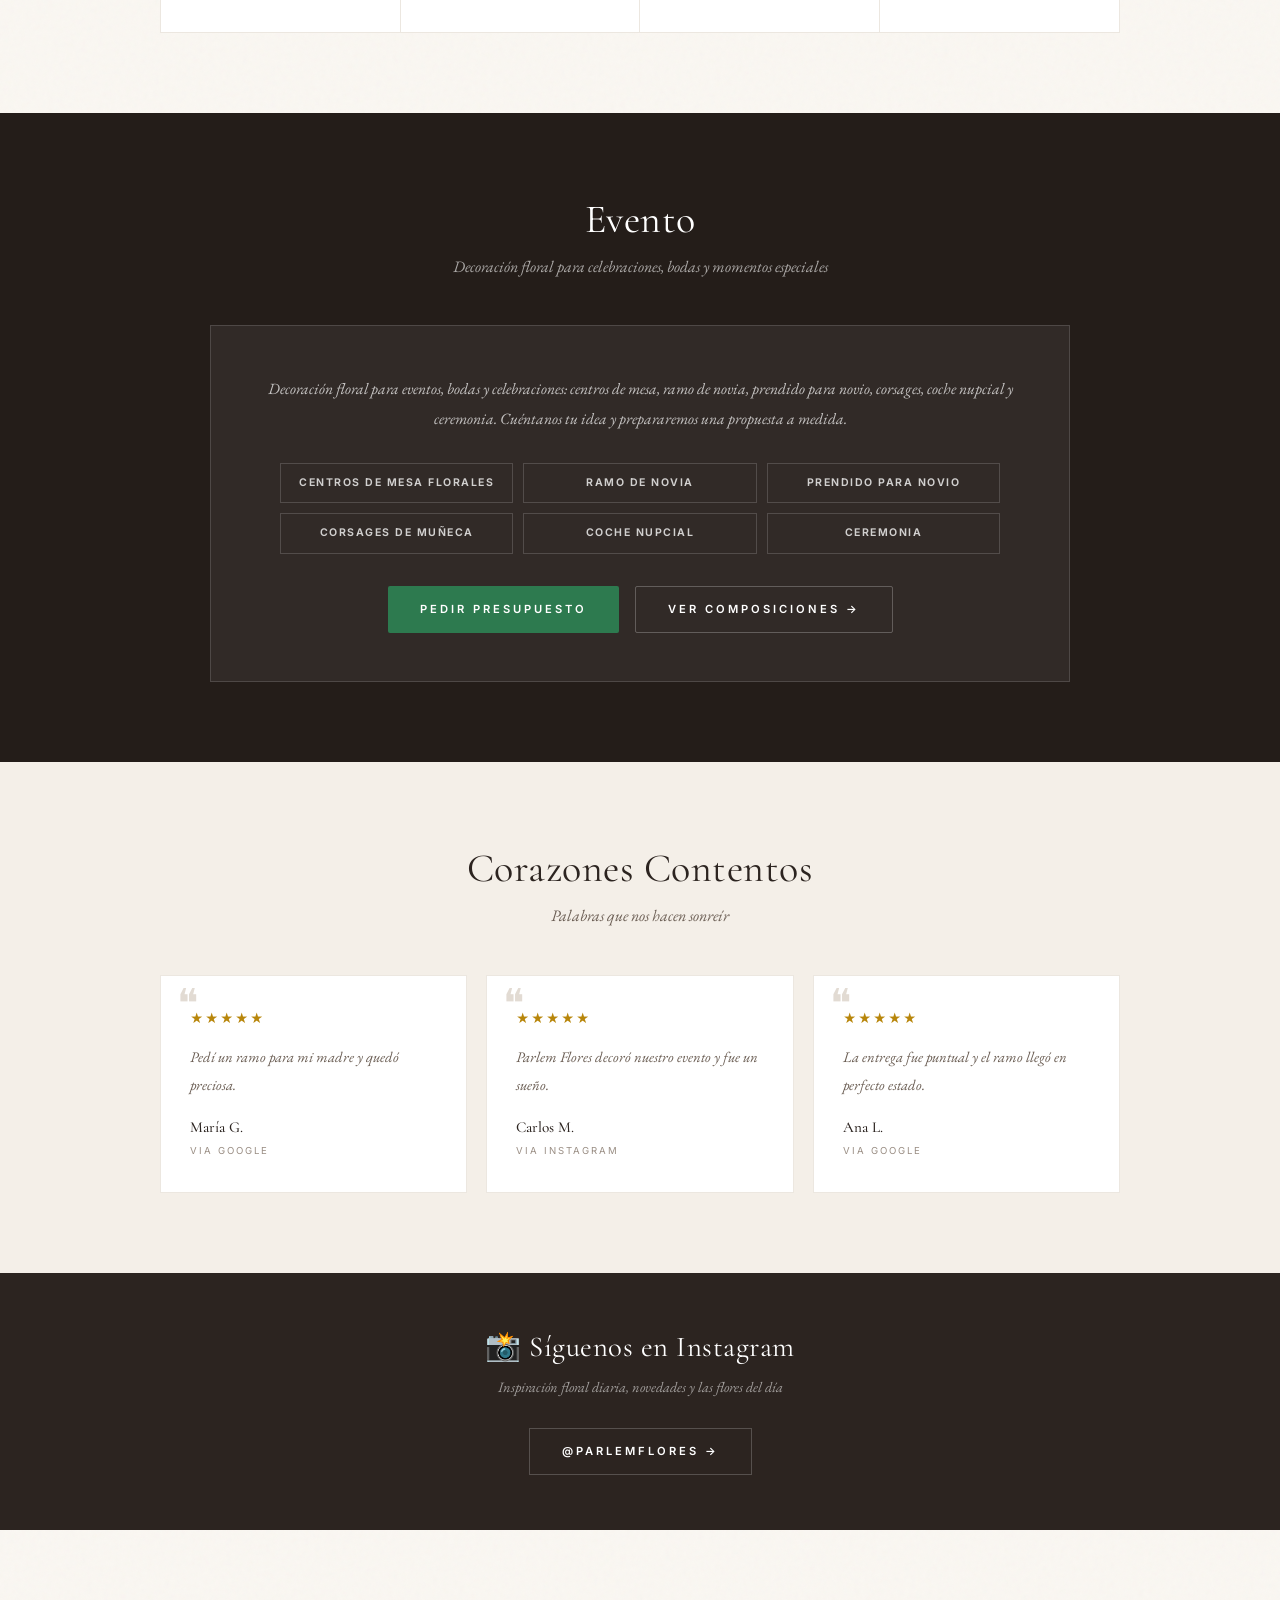
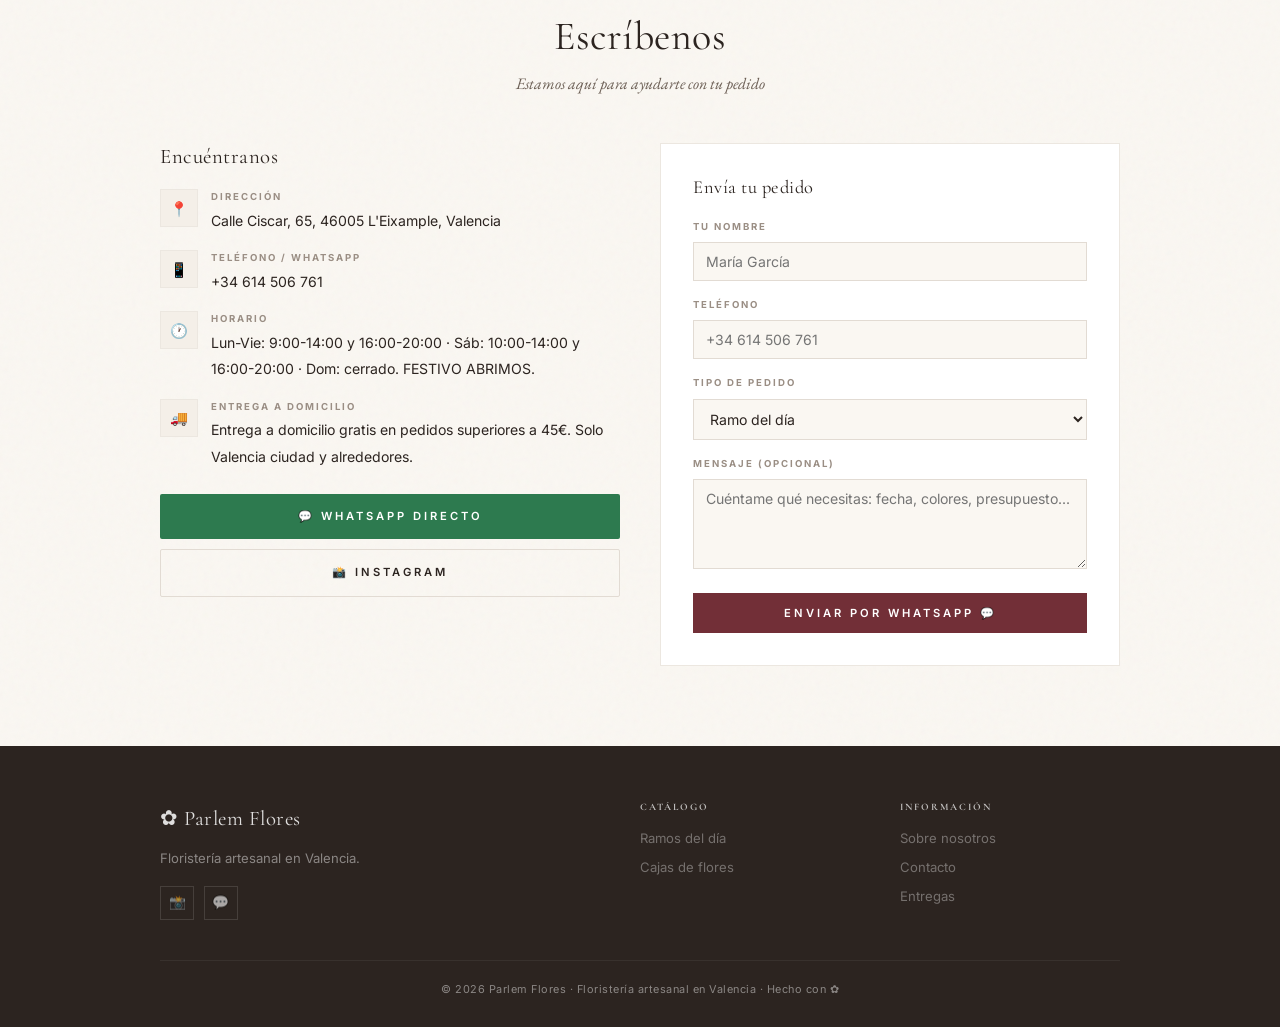
==== commit e3e16660: "Add Google Analytics tracking" ====
--- a/index.html
+++ b/index.html
@@ -9,6 +9,14 @@
   <link href="https://fonts.googleapis.com/css2?family=Cormorant+Garamond:ital,wght@0,300;0,400;0,500;0,600;0,700;1,400;1,500;1,600&family=EB+Garamond:ital,wght@0,400;0,500;1,400;1,500&family=Inter:wght@300;400;500;600&display=swap" rel="stylesheet">
   <link rel="stylesheet" href="style.css">
   <link rel="icon" href="data:image/svg+xml,<svg xmlns='http://www.w3.org/2000/svg' viewBox='0 0 100 100'><text y='.9em' font-size='90'>🌸</text></svg>">
+  <!-- Google Analytics 4 -->
+  <script async src="https://www.googletagmanager.com/gtag/js?id=G-KDJRNZTDB1"></script>
+  <script>
+    window.dataLayer = window.dataLayer || [];
+    function gtag(){dataLayer.push(arguments);}
+    gtag('js', new Date());
+    gtag('config', 'G-KDJRNZTDB1');
+  </script>
 </head>
 <body>
 
--- a/style.css
+++ b/style.css
@@ -463,19 +463,23 @@
 .products-grid {
   display: grid;
   grid-template-columns: repeat(auto-fill, minmax(240px, 1fr));
-  gap: 0;
+  gap: 16px;
   max-width: var(--max-width); margin: 0 auto;
-  border: 1px solid var(--border-light);
 }
 .product-card {
   background: var(--white);
-  border-right: 1px solid var(--border-light);
-  border-bottom: 1px solid var(--border-light);
+  border: 1px solid var(--border-light);
   overflow: hidden;
   transition: all .2s;
   position: relative;
-}
-.product-card:hover { background: var(--bg-alt); }
+  display: flex;
+  flex-direction: column;
+}
+.product-card:hover {
+  background: var(--bg-alt);
+  border-color: var(--border);
+  transform: translateY(-2px);
+}
 .product-img {
   width: 100%; height: 260px;
   background: var(--bg-alt);
@@ -530,7 +534,12 @@
 }
 .product-badge.consultar { background: var(--accent); color: var(--text); }
 .product-badge.nuevo { background: var(--secondary); color: var(--white); }
-.product-info { padding: 1.3rem 1.3rem 1.4rem; }
+.product-info {
+  padding: 1.3rem 1.3rem 1.4rem;
+  display: flex;
+  flex: 1;
+  flex-direction: column;
+}
 .product-name {
   font-family: var(--font-heading);
   font-size: 1.1rem;
@@ -550,10 +559,41 @@
   letter-spacing: 0.2px;
 }
 .product-desc { font-size: 0.8rem; color: var(--text-light); margin-bottom: 1rem; line-height: 1.65; }
-.product-footer { display: flex; align-items: center; justify-content: space-between; gap: .8rem; }
+.product-footer { display: flex; flex-direction: column; align-items: stretch; gap: .75rem; margin-top: auto; }
 .product-price { font-family: var(--font-heading); font-size: 1.35rem; font-weight: 600; color: var(--primary); }
 .product-price small { font-family: var(--font-body); font-size: 0.68rem; color: var(--text-light); font-weight: 400; letter-spacing: 0; }
 .product-price-range { font-size: 0.68rem; color: var(--text-lighter); display: block; margin-top: 2px; }
+.product-legacy-price { min-height: 46px; display: flex; flex-direction: column; justify-content: center; }
+.product-size-prices {
+  width: 100%;
+  display: grid;
+  grid-template-columns: repeat(3, minmax(0, 1fr));
+  border-top: 1px solid var(--border-light);
+  border-bottom: 1px solid var(--border-light);
+}
+.product-size-price {
+  min-width: 0;
+  padding: .48rem .25rem;
+  text-align: center;
+  border-right: 1px solid var(--border-light);
+}
+.product-size-price:last-child { border-right: 0; }
+.product-size-price small {
+  display: block;
+  color: var(--text-lighter);
+  font-size: .58rem;
+  font-weight: 700;
+  letter-spacing: 1.5px;
+  margin-bottom: .18rem;
+}
+.product-size-price strong {
+  display: block;
+  color: var(--primary);
+  font-family: var(--font-heading);
+  font-size: 1rem;
+  font-weight: 600;
+  white-space: nowrap;
+}
 .btn-order {
   background: var(--primary);
   color: var(--white);
@@ -567,6 +607,7 @@
   white-space: nowrap;
   letter-spacing: 2px;
   text-transform: uppercase;
+  text-align: center;
 }
 .btn-order:hover { background: var(--primary-dark); }
 
@@ -710,7 +751,7 @@
   color: rgba(255,255,255,0.62);
 }
 .wedding-card {
-  max-width: 620px; margin: 0 auto;
+  max-width: 860px; margin: 0 auto;
   text-align: center;
   padding: 3rem;
   background: rgba(255,255,255,0.06);
@@ -723,6 +764,22 @@
   margin-bottom: 1.8rem;
   line-height: 1.9;
   font-style: italic;
+}
+.event-service-list {
+  display: grid;
+  grid-template-columns: repeat(3, minmax(0, 1fr));
+  gap: 10px;
+  margin: 0 auto 2rem;
+  max-width: 720px;
+}
+.event-service-list span {
+  border: 1px solid rgba(255,255,255,0.16);
+  color: rgba(255,255,255,0.78);
+  padding: 10px 12px;
+  font-size: 0.66rem;
+  font-weight: 650;
+  letter-spacing: 1.5px;
+  text-transform: uppercase;
 }
 #eventos .btn-outline {
   color: var(--white);
@@ -921,6 +978,9 @@
   .product-name { font-size: 0.95rem; }
   .product-desc { font-size: 0.72rem; display: -webkit-box; -webkit-line-clamp: 2; -webkit-box-orient: vertical; overflow: hidden; }
   .product-price { font-size: 1.15rem; }
+  .product-size-price { padding: .42rem .12rem; }
+  .product-size-price strong { font-size: .86rem; }
+  .product-size-price small { font-size: .52rem; letter-spacing: 1px; }
   .btn-order { padding: 7px 14px; font-size: 0.6rem; }
   .occasions-strip { grid-template-columns: repeat(2, 1fr); }
   .footer-grid { grid-template-columns: 1fr; }
@@ -936,4 +996,6 @@
   .service-card { border-right: none; border-bottom: 1px solid var(--border-light); }
   .service-card:last-child { border-bottom: none; }
   .tab-btn { padding: 7px 14px; font-size: 0.62rem; letter-spacing: 1.5px; }
-}
+  .event-service-list { grid-template-columns: 1fr; }
+  .wedding-card { padding: 2rem 1.2rem; }
+}
